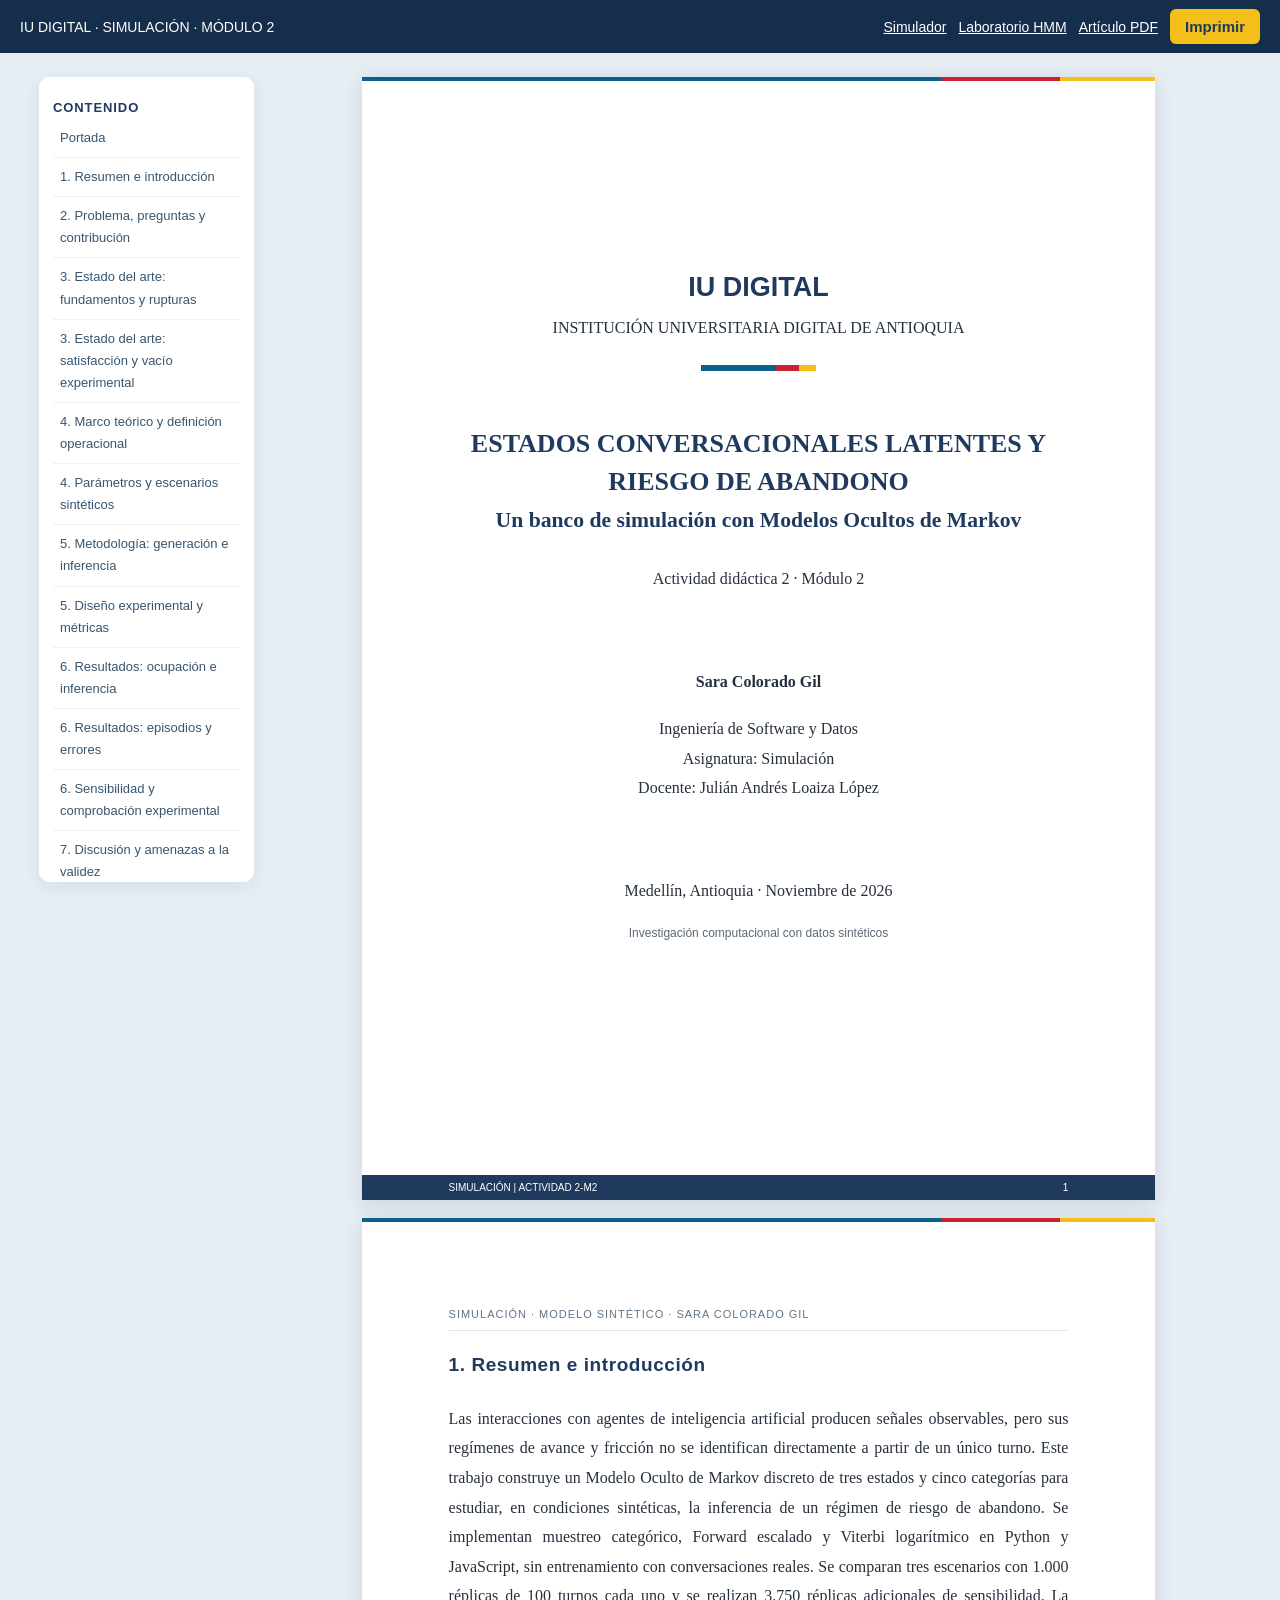
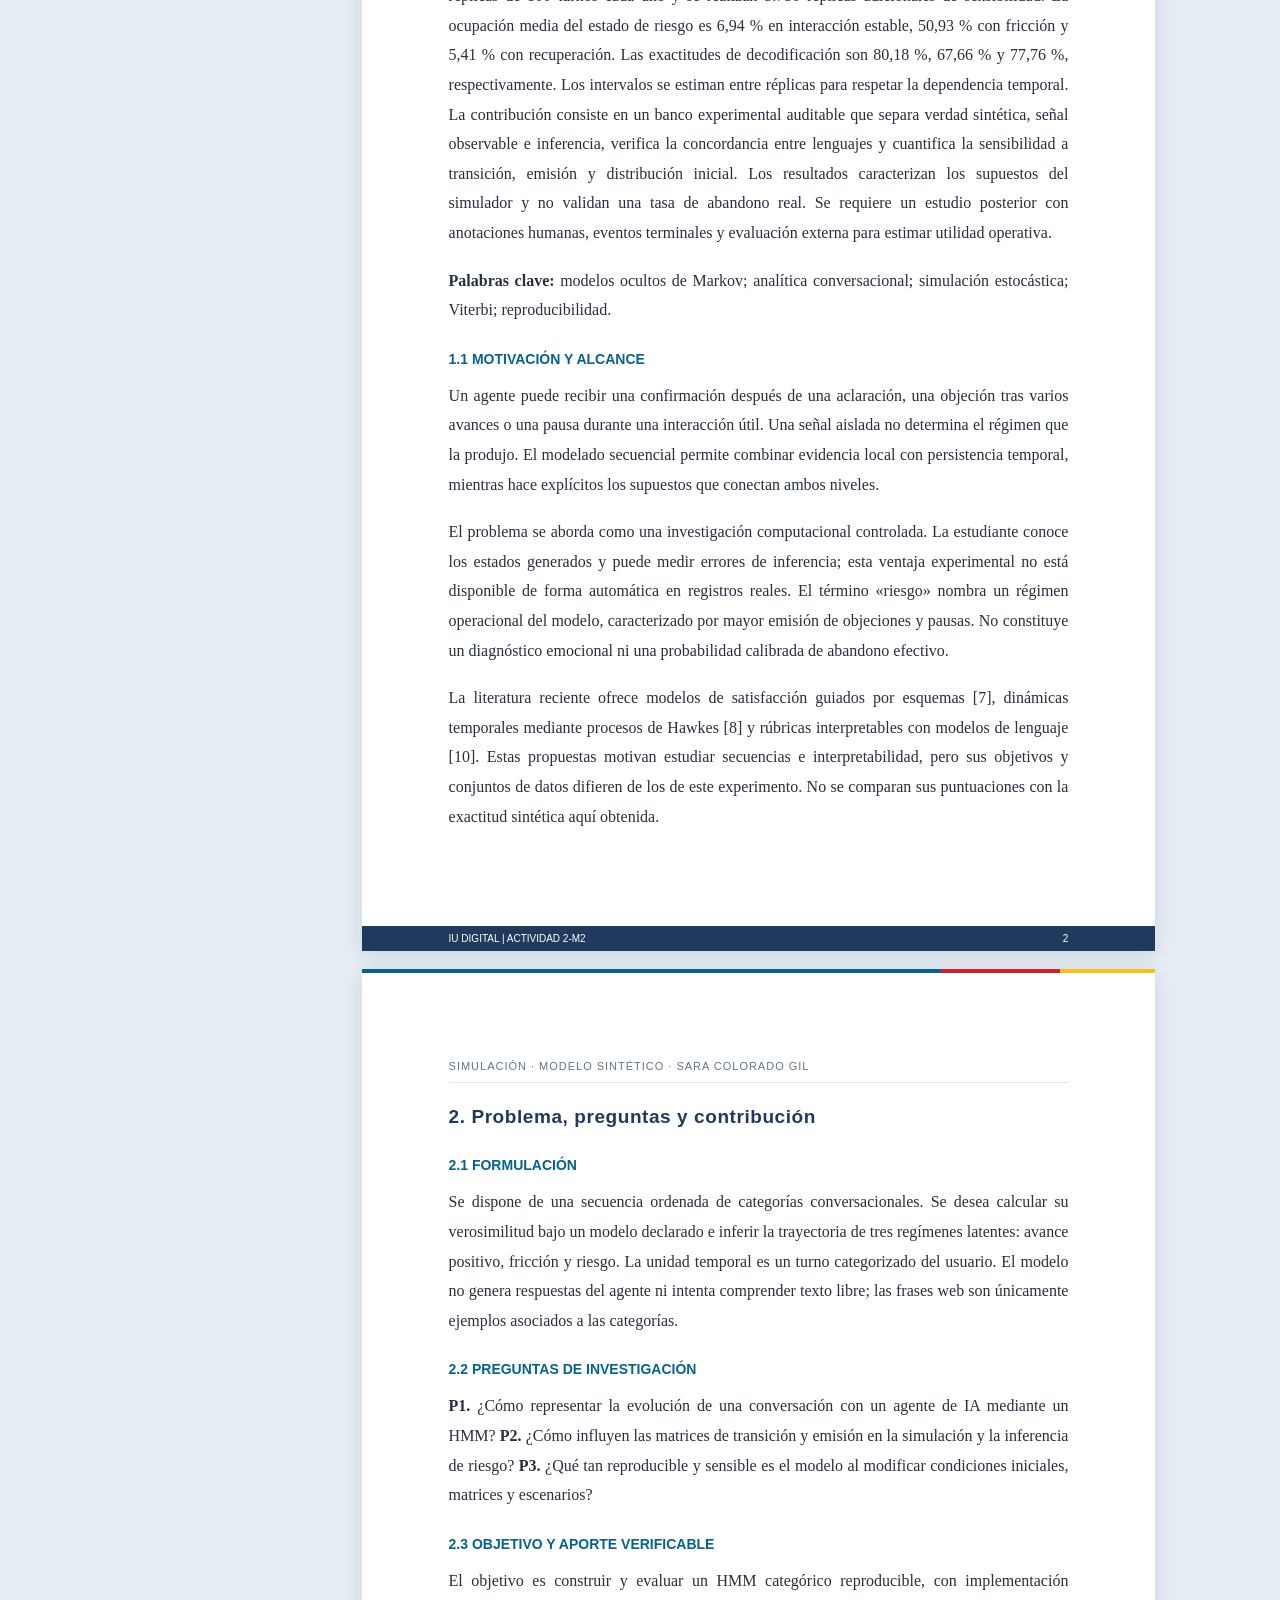
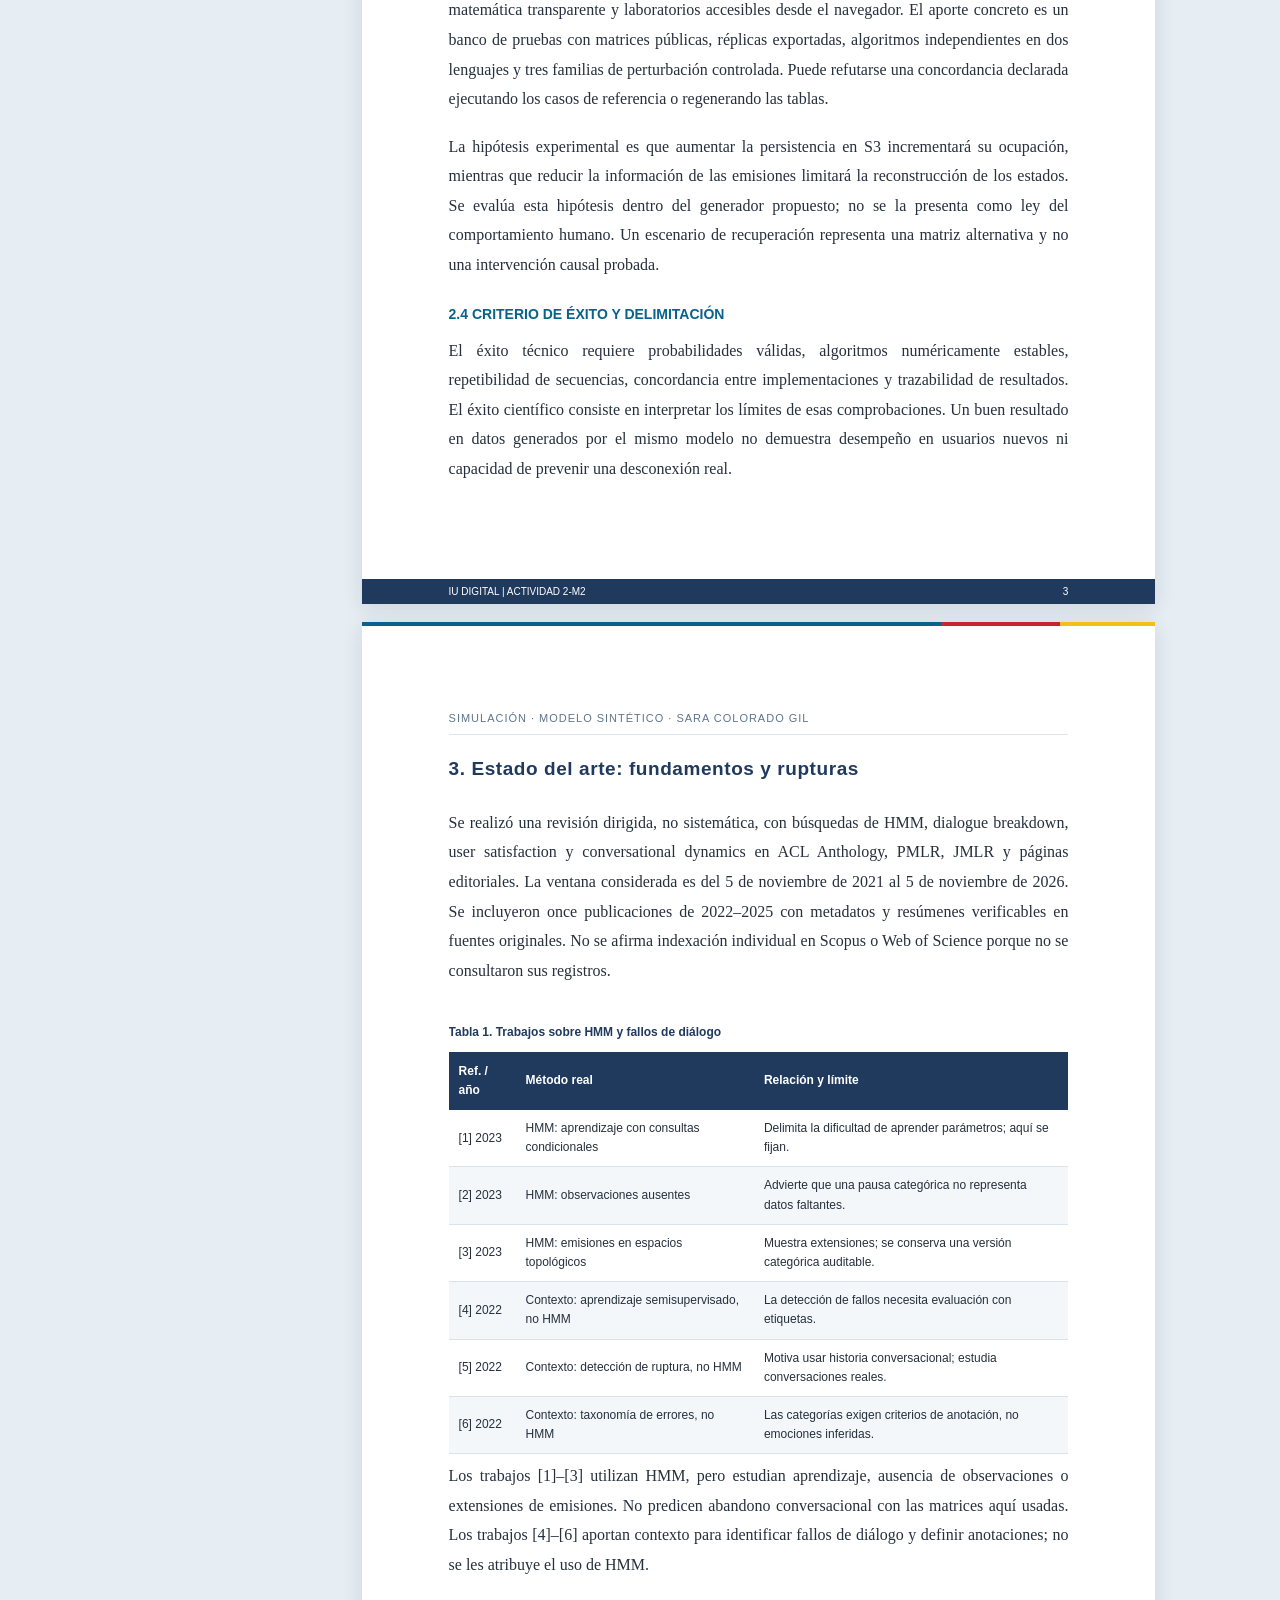
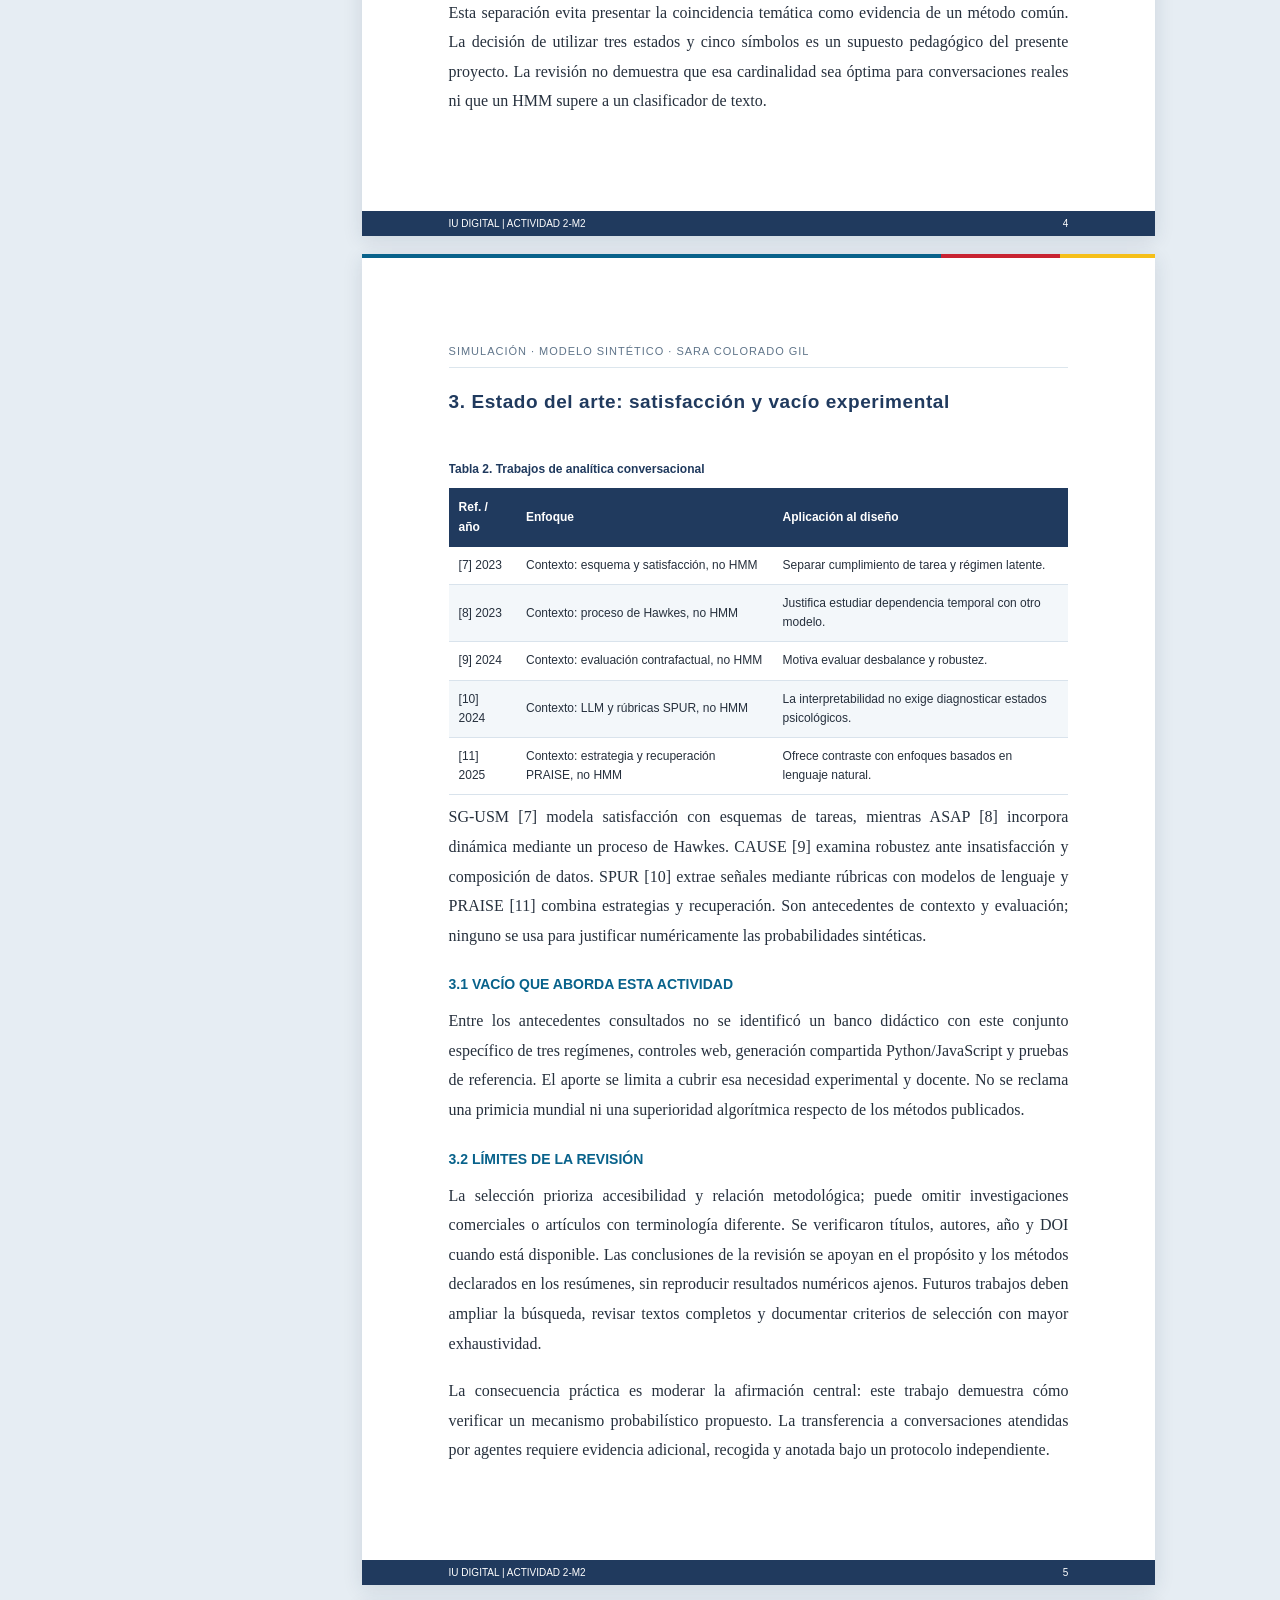
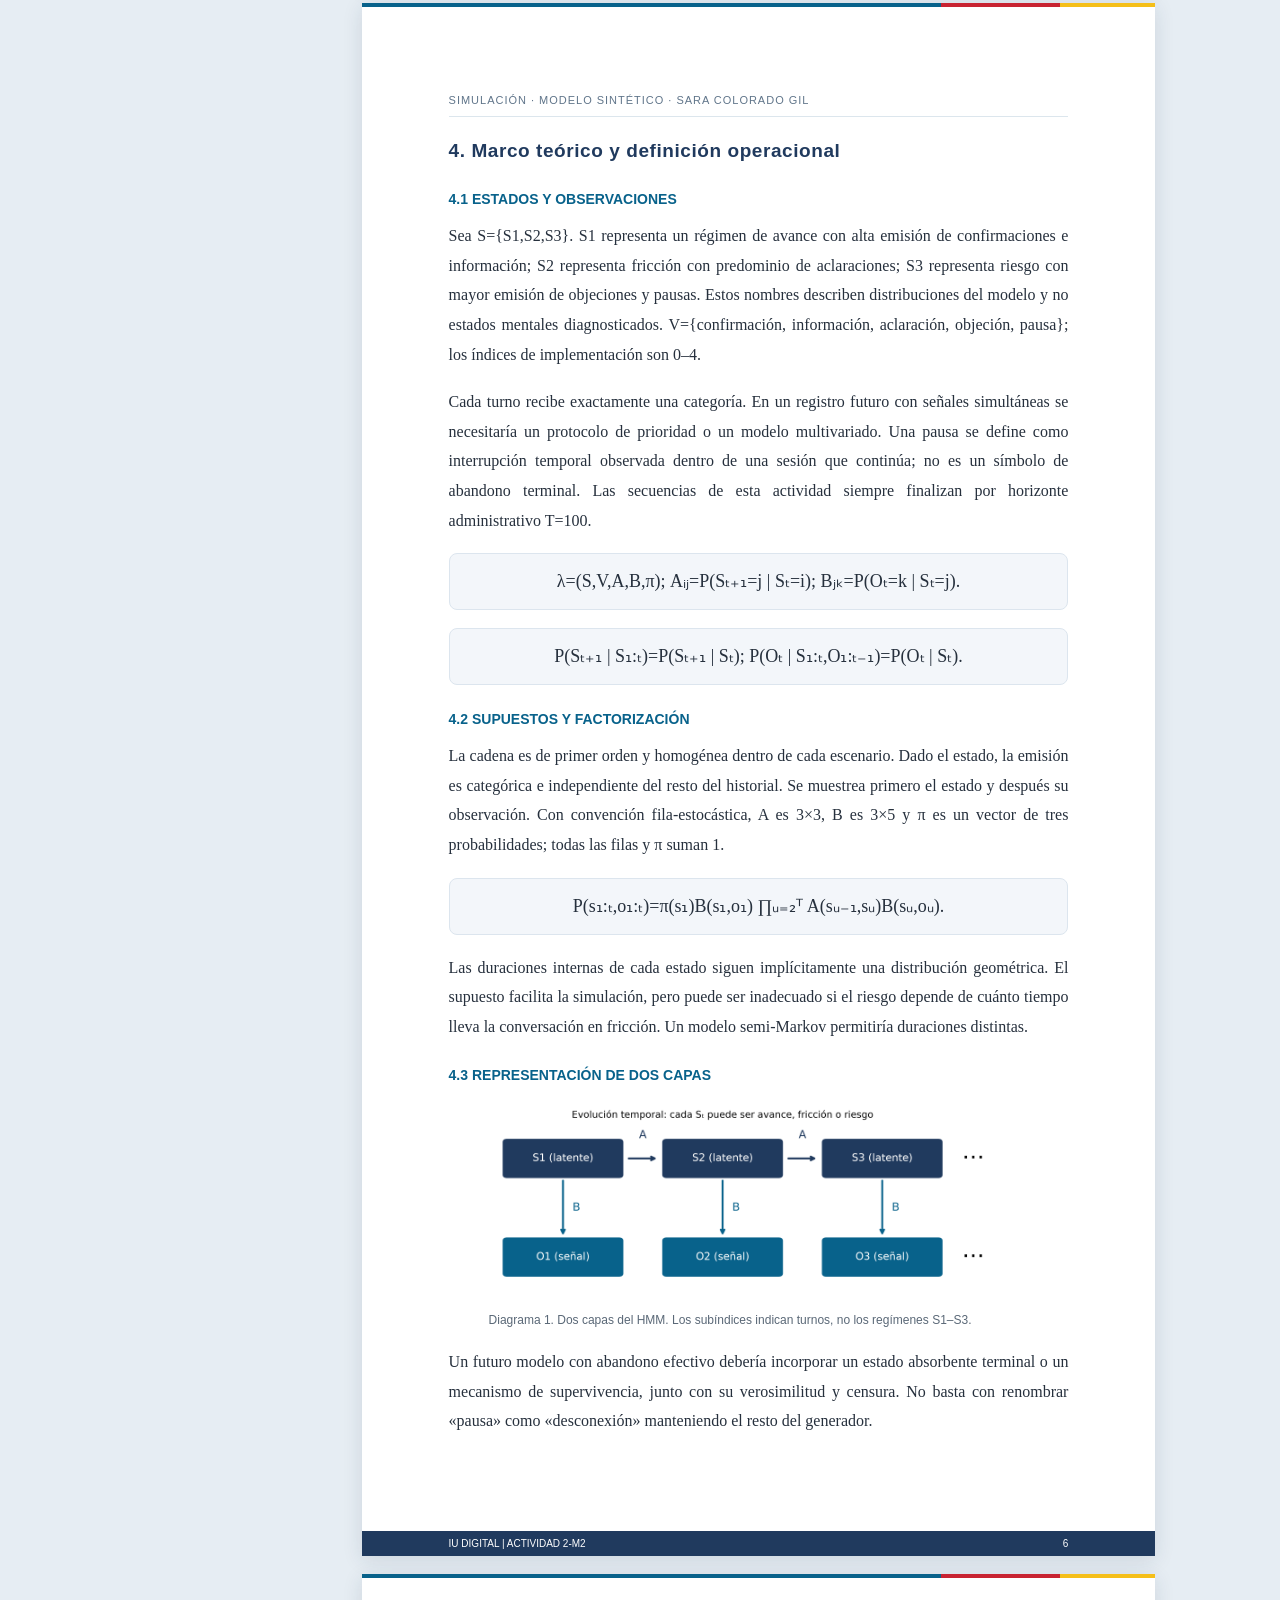
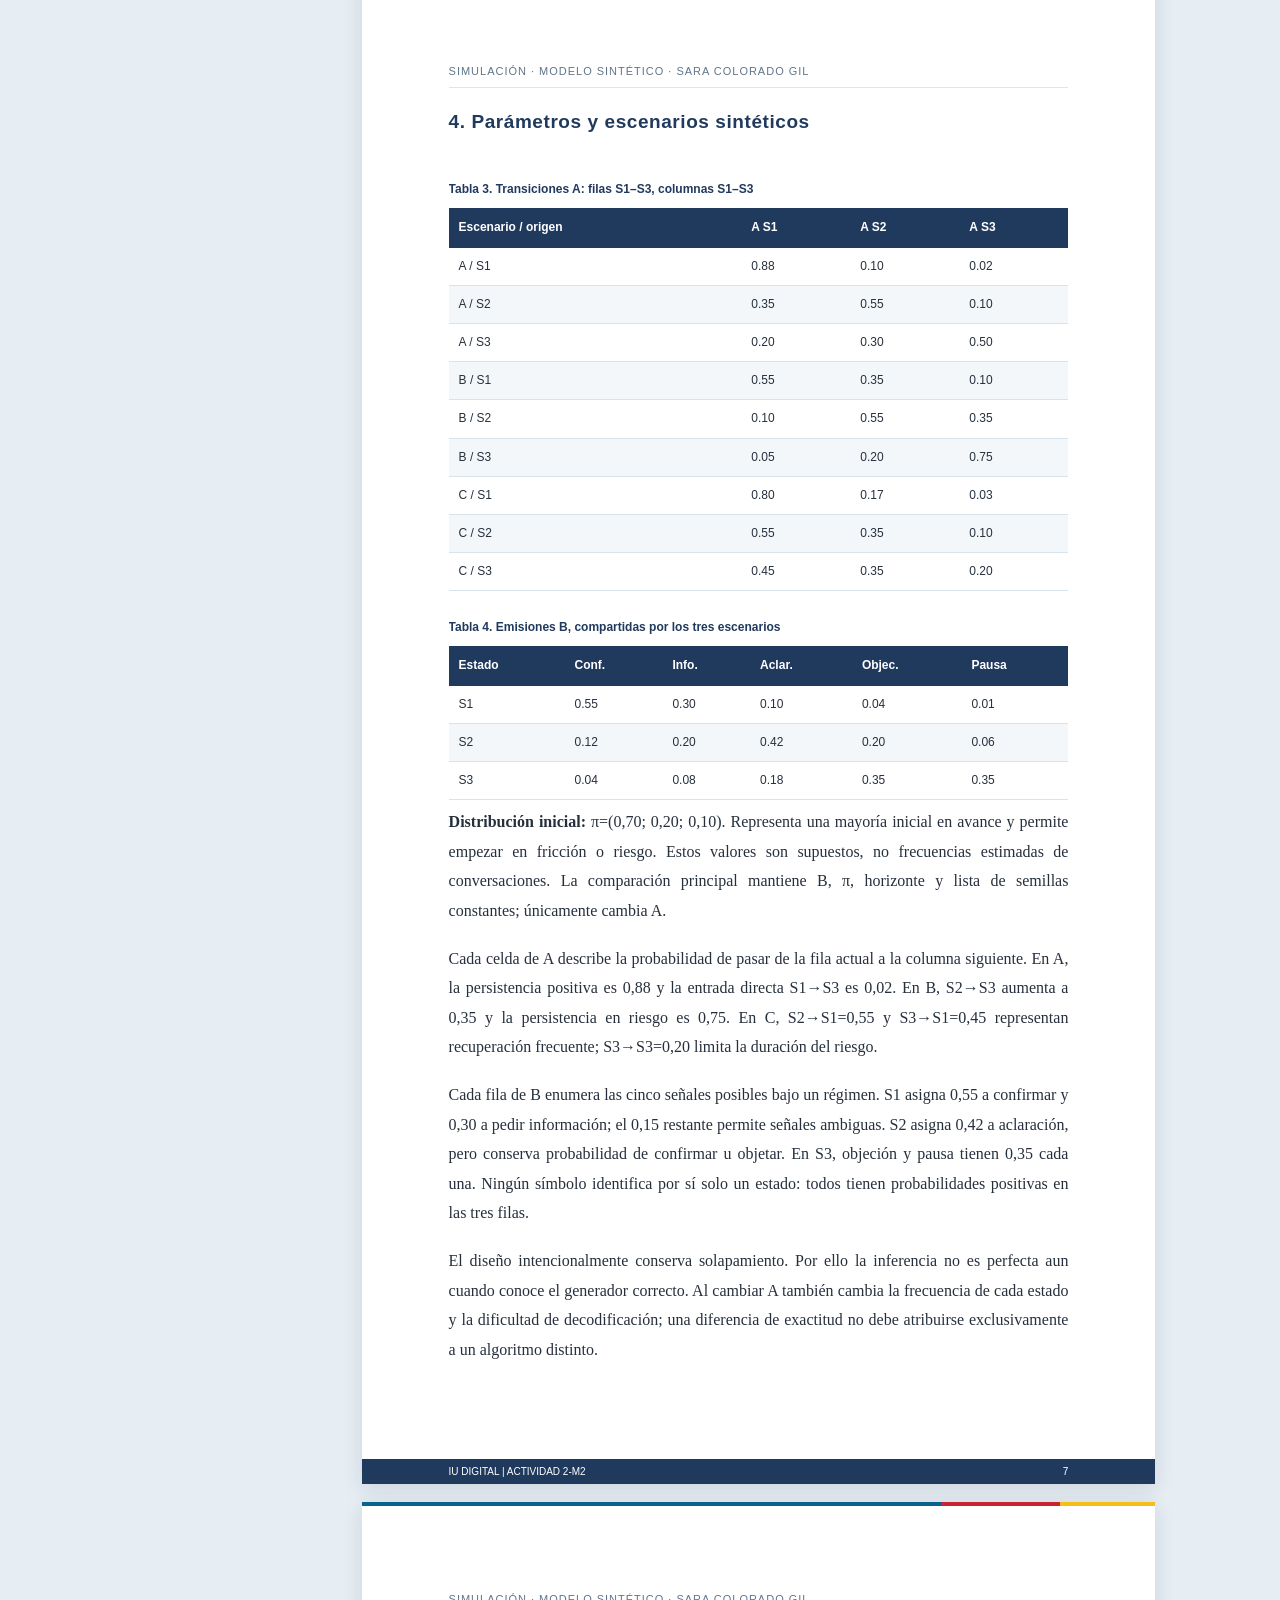
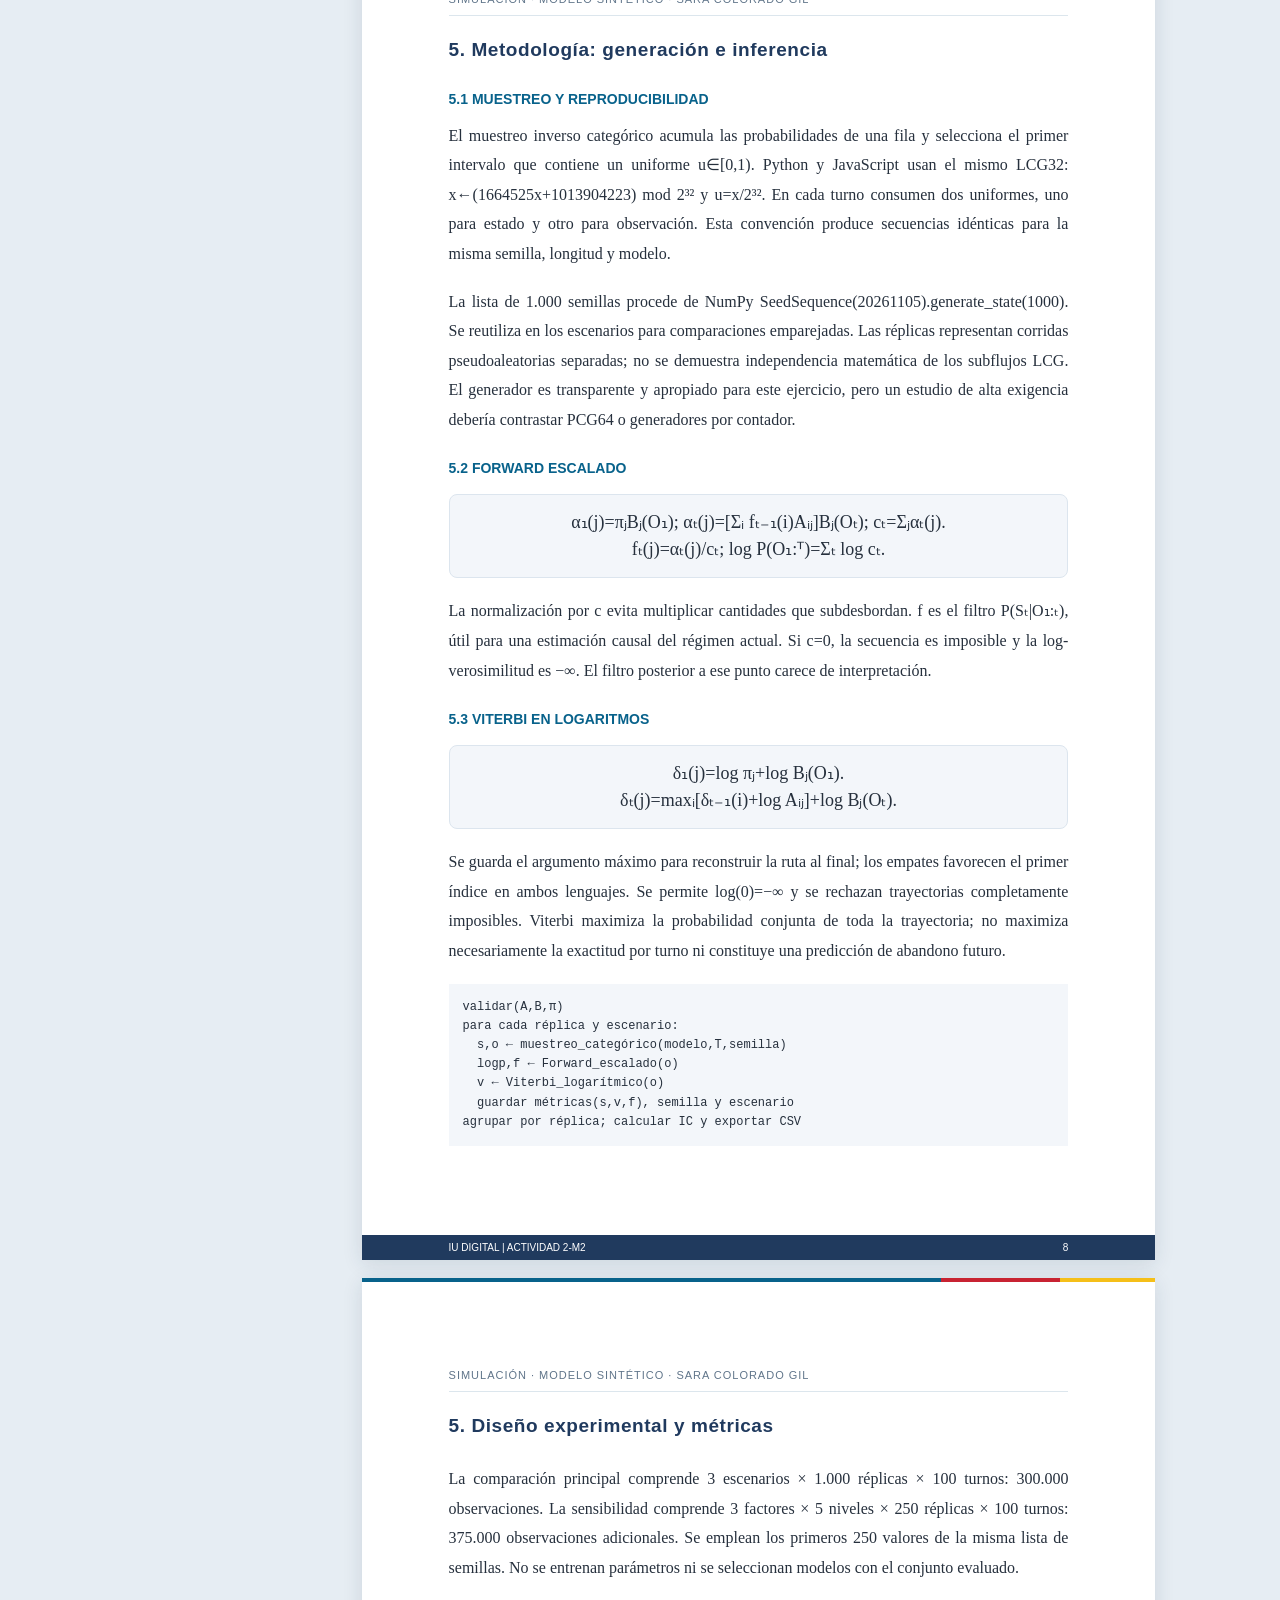
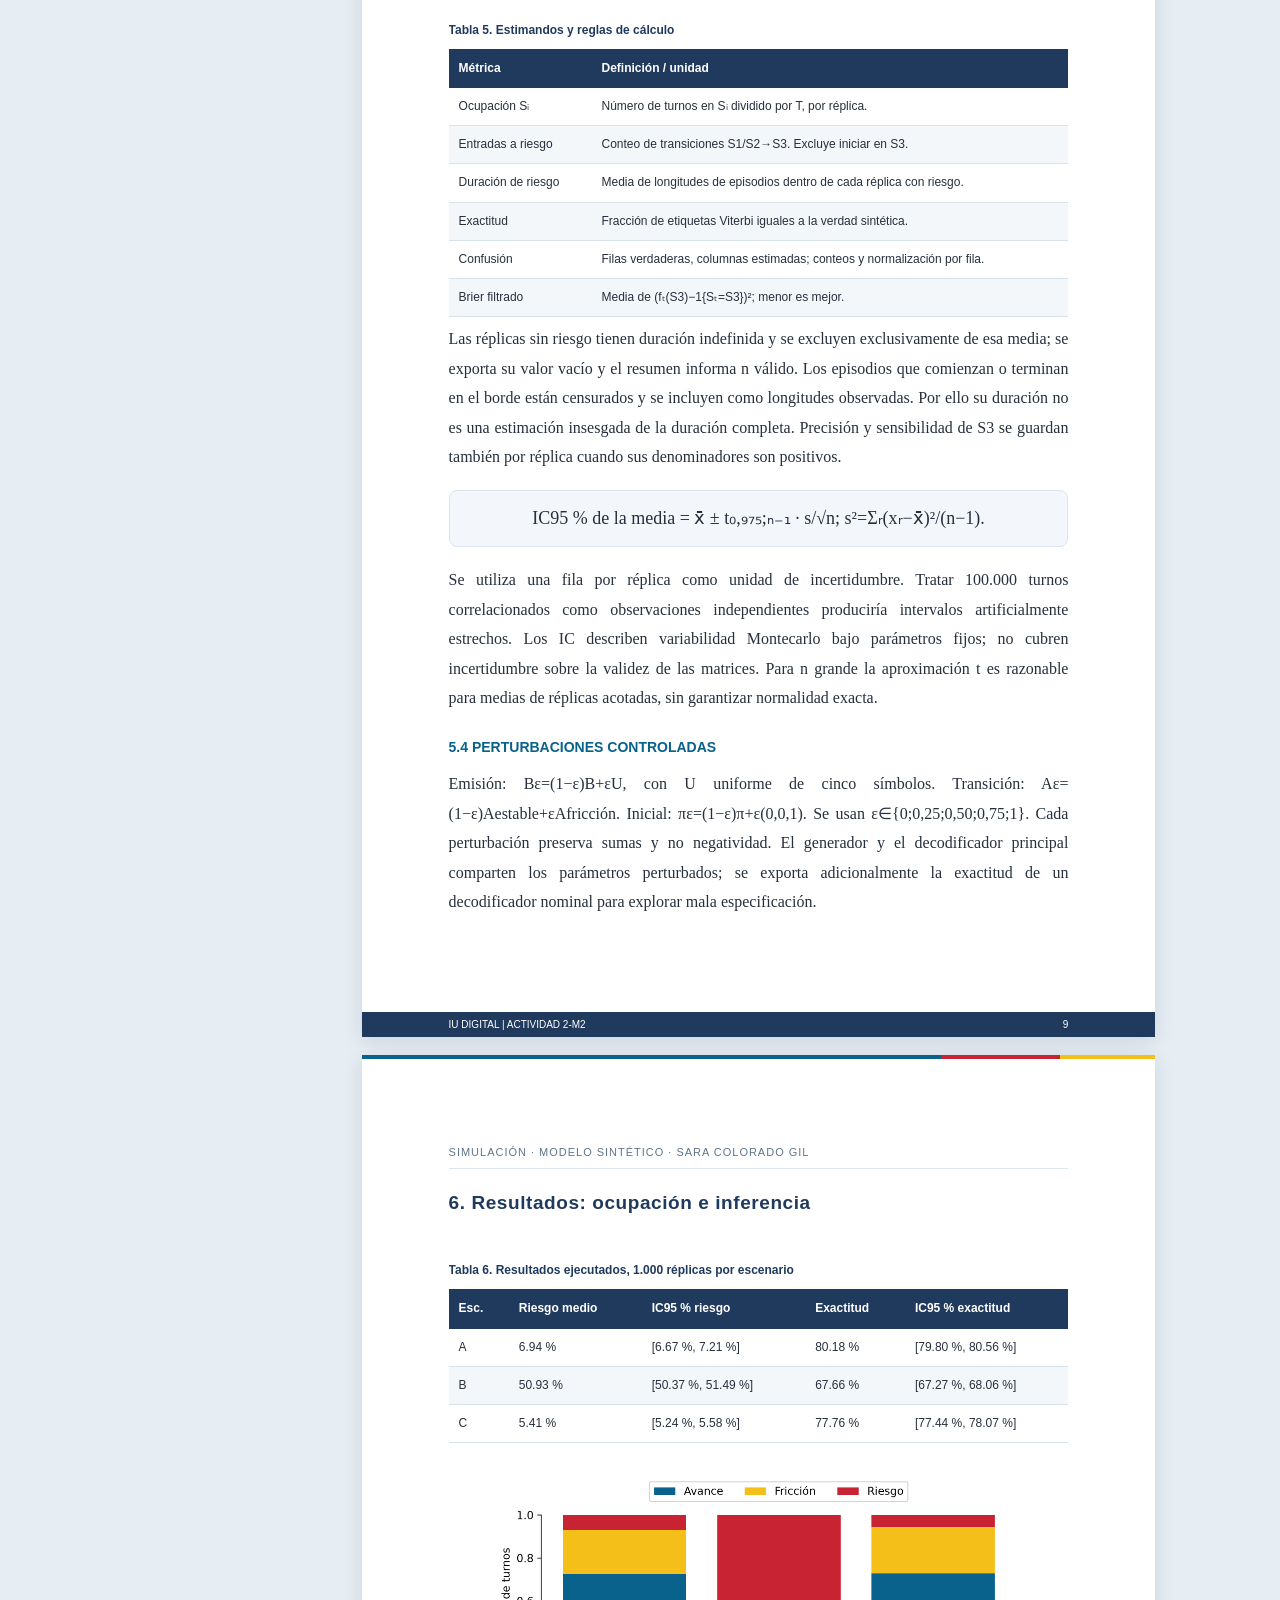
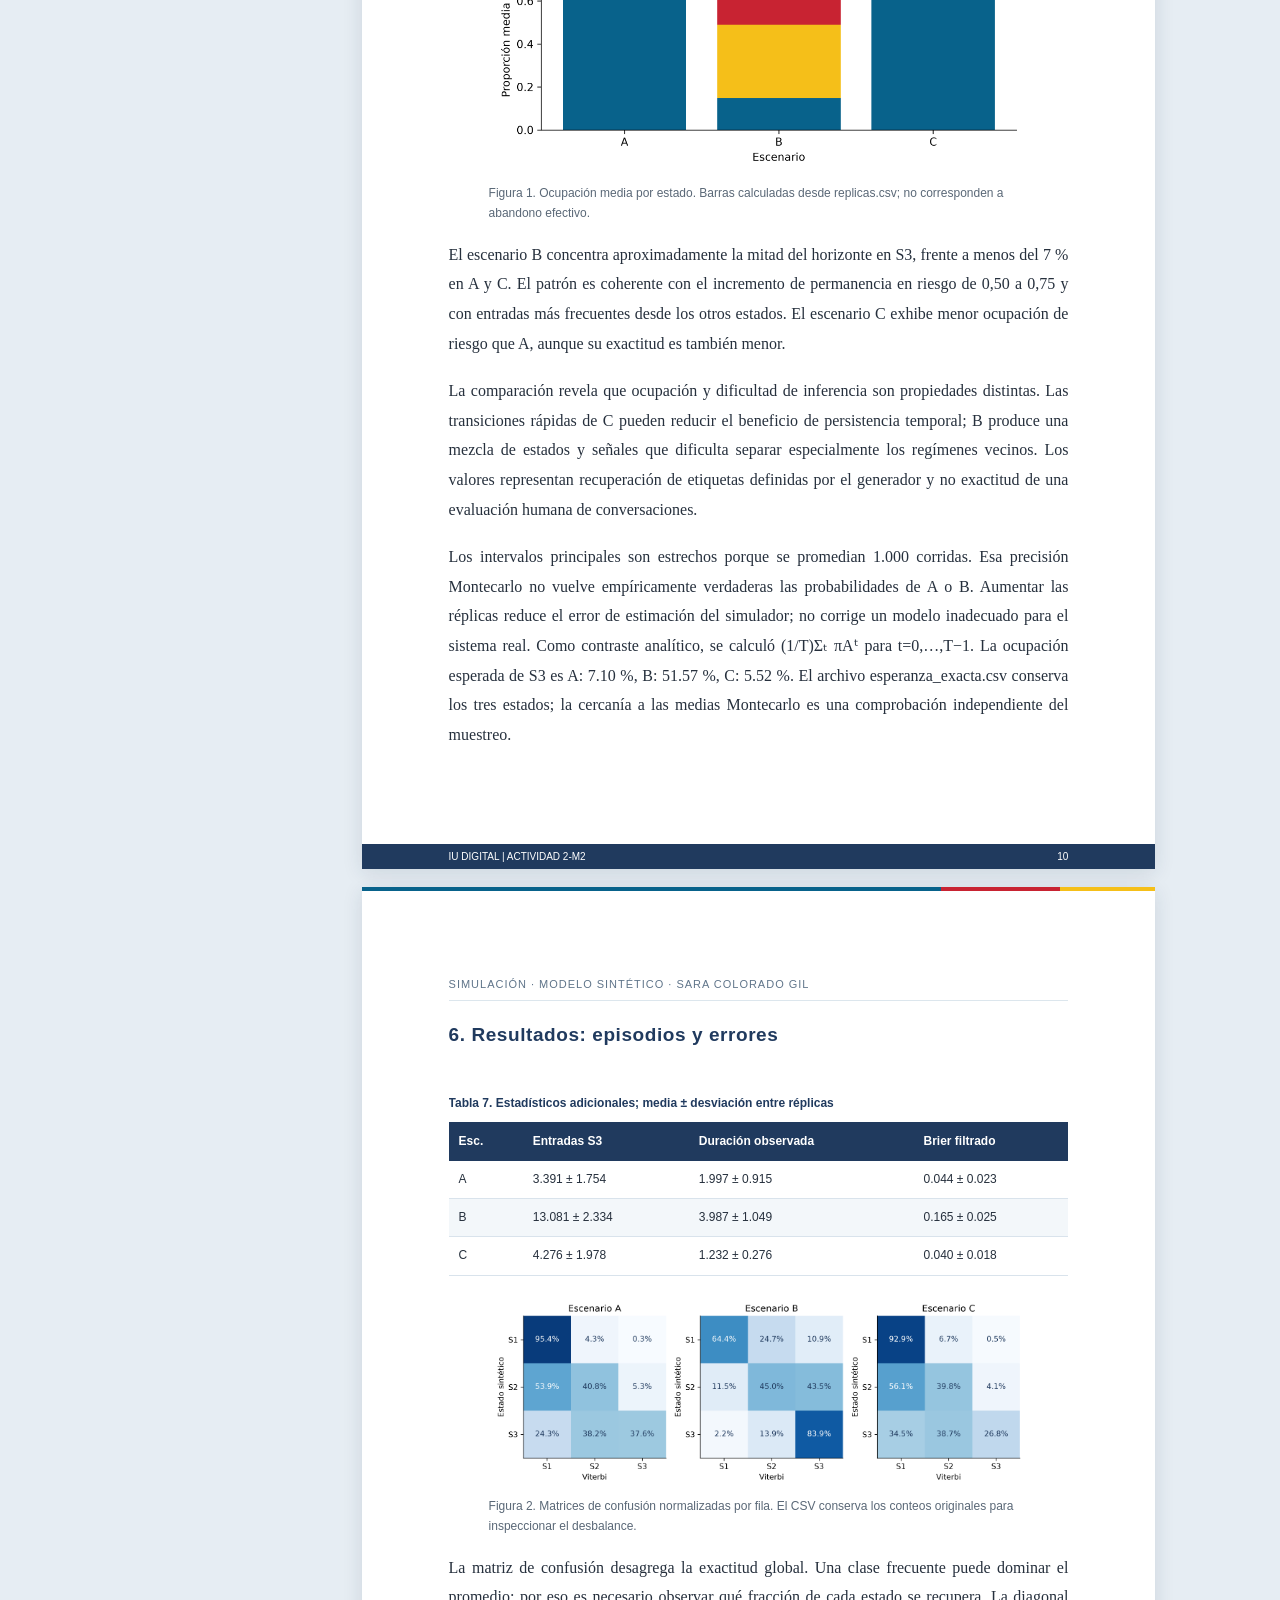
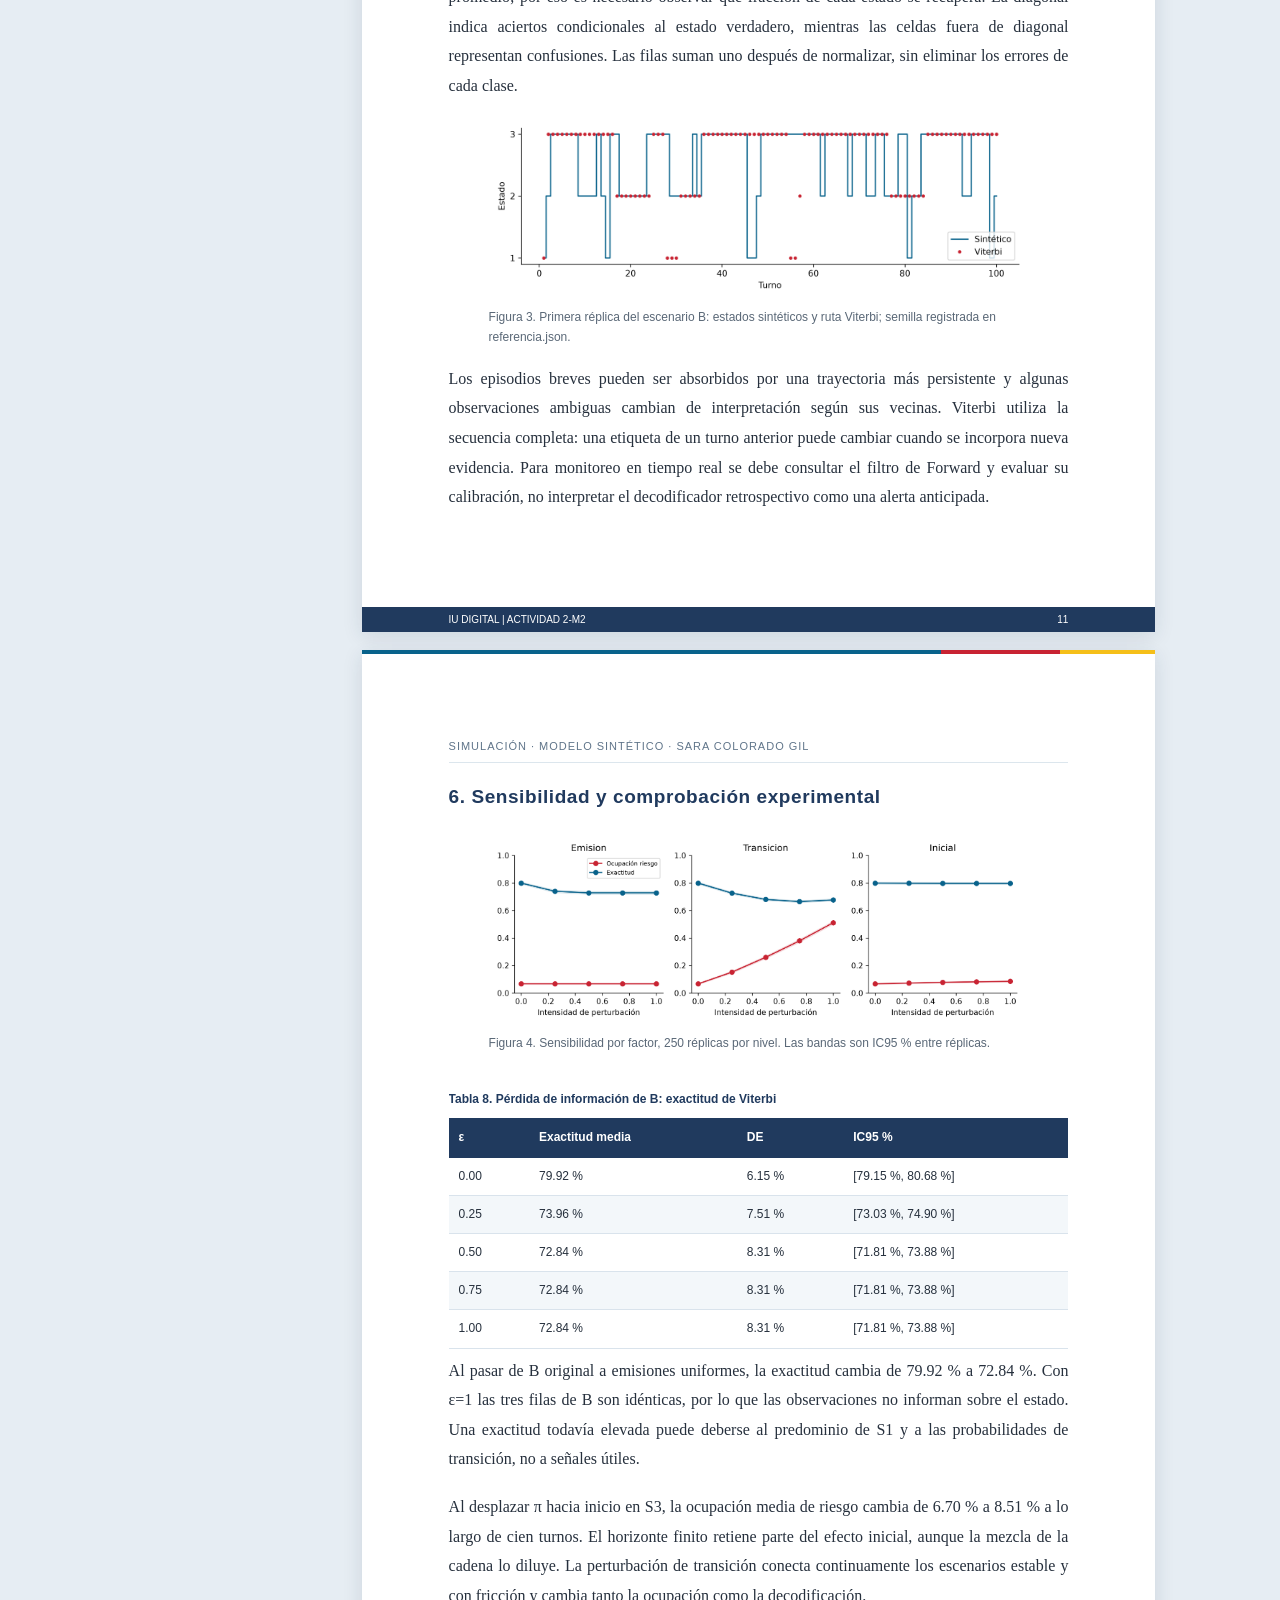
==== modulo-2/hmm-conversaciones/index.html @ 097884d6 "Agrega Módulo 2: HMM conversacionales, laboratorios y experimentos reproducibles" ====
<!doctype html><html lang="es"><head><meta charset="utf-8"><meta name="viewport" content="width=device-width,initial-scale=1"><title>Estados conversacionales latentes · HMM | IU Digital</title><link rel="stylesheet" href="style.css?v=20261105-2"></head><body><div class="toolbar"><span>IU DIGITAL · SIMULACIÓN · MÓDULO 2</span><nav><a href="demo.html">Simulador</a><a href="laboratorio.html">Laboratorio HMM</a><a href="articulo/articulo.pdf">Artículo PDF</a><button onclick="window.print()">Imprimir</button></nav></div><div class="layout"><aside><strong>CONTENIDO</strong><a href="#portada">Portada</a><a href="#resumen">1. Resumen e introducción</a><a href="#problema">2. Problema, preguntas y contribución</a><a href="#arte">3. Estado del arte: fundamentos y rupturas</a><a href="#arte2">3. Estado del arte: satisfacción y vacío experimental</a><a href="#modelo">4. Marco teórico y definición operacional</a><a href="#parametros">4. Parámetros y escenarios sintéticos</a><a href="#algoritmos">5. Metodología: generación e inferencia</a><a href="#experimento">5. Diseño experimental y métricas</a><a href="#resultados">6. Resultados: ocupación e inferencia</a><a href="#resultados2">6. Resultados: episodios y errores</a><a href="#sensibilidad">6. Sensibilidad y comprobación experimental</a><a href="#discusion">7. Discusión y amenazas a la validez</a><a href="#conclusiones">8. Conclusiones y trabajo futuro</a><a href="#referencias0">9. Referencias IEEE</a><a href="#referencias1">9. Referencias IEEE (continuación)</a><a href="#anexos">10. Anexos, reproducibilidad y sustentación</a></aside><main class="pages"><section class="page" id="portada"><div class="cover"><div class="brand">IU DIGITAL</div><div>INSTITUCIÓN UNIVERSITARIA DIGITAL DE ANTIOQUIA</div><div class="divider"></div><h1>ESTADOS CONVERSACIONALES LATENTES Y RIESGO DE ABANDONO<br><small>Un banco de simulación con Modelos Ocultos de Markov</small></h1><p>Actividad didáctica 2 · Módulo 2</p><div class="gap"></div><p><b>Sara Colorado Gil</b></p><p>Ingeniería de Software y Datos<br>Asignatura: Simulación<br>Docente: Julián Andrés Loaiza López</p><div class="gap"></div><p>Medellín, Antioquia · Noviembre de 2026</p><p class="note">Investigación computacional con datos sintéticos</p></div><div class="footer"><span>SIMULACIÓN | ACTIVIDAD 2-M2</span><span>1</span></div></section><section class="page" id="resumen"><div class="kicker">Simulación · Modelo sintético · Sara Colorado Gil</div><h2>1. Resumen e introducción</h2><p>Las interacciones con agentes de inteligencia artificial producen señales observables, pero sus regímenes de avance y fricción no se identifican directamente a partir de un único turno. Este trabajo construye un Modelo Oculto de Markov discreto de tres estados y cinco categorías para estudiar, en condiciones sintéticas, la inferencia de un régimen de riesgo de abandono. Se implementan muestreo categórico, Forward escalado y Viterbi logarítmico en Python y JavaScript, sin entrenamiento con conversaciones reales. Se comparan tres escenarios con 1.000 réplicas de 100 turnos cada uno y se realizan 3.750 réplicas adicionales de sensibilidad. La ocupación media del estado de riesgo es 6,94 % en interacción estable, 50,93 % con fricción y 5,41 % con recuperación. Las exactitudes de decodificación son 80,18 %, 67,66 % y 77,76 %, respectivamente. Los intervalos se estiman entre réplicas para respetar la dependencia temporal. La contribución consiste en un banco experimental auditable que separa verdad sintética, señal observable e inferencia, verifica la concordancia entre lenguajes y cuantifica la sensibilidad a transición, emisión y distribución inicial. Los resultados caracterizan los supuestos del simulador y no validan una tasa de abandono real. Se requiere un estudio posterior con anotaciones humanas, eventos terminales y evaluación externa para estimar utilidad operativa.</p><p><b>Palabras clave:</b> modelos ocultos de Markov; analítica conversacional; simulación estocástica; Viterbi; reproducibilidad.</p><h3>1.1 Motivación y alcance</h3><p>Un agente puede recibir una confirmación después de una aclaración, una objeción tras varios avances o una pausa durante una interacción útil. Una señal aislada no determina el régimen que la produjo. El modelado secuencial permite combinar evidencia local con persistencia temporal, mientras hace explícitos los supuestos que conectan ambos niveles.</p><p>El problema se aborda como una investigación computacional controlada. La estudiante conoce los estados generados y puede medir errores de inferencia; esta ventaja experimental no está disponible de forma automática en registros reales. El término «riesgo» nombra un régimen operacional del modelo, caracterizado por mayor emisión de objeciones y pausas. No constituye un diagnóstico emocional ni una probabilidad calibrada de abandono efectivo.</p><p>La literatura reciente ofrece modelos de satisfacción guiados por esquemas [7], dinámicas temporales mediante procesos de Hawkes [8] y rúbricas interpretables con modelos de lenguaje [10]. Estas propuestas motivan estudiar secuencias e interpretabilidad, pero sus objetivos y conjuntos de datos difieren de los de este experimento. No se comparan sus puntuaciones con la exactitud sintética aquí obtenida.</p><div class="footer"><span>IU DIGITAL | ACTIVIDAD 2-M2</span><span>2</span></div></section><section class="page" id="problema"><div class="kicker">Simulación · Modelo sintético · Sara Colorado Gil</div><h2>2. Problema, preguntas y contribución</h2><h3>2.1 Formulación</h3><p>Se dispone de una secuencia ordenada de categorías conversacionales. Se desea calcular su verosimilitud bajo un modelo declarado e inferir la trayectoria de tres regímenes latentes: avance positivo, fricción y riesgo. La unidad temporal es un turno categorizado del usuario. El modelo no genera respuestas del agente ni intenta comprender texto libre; las frases web son únicamente ejemplos asociados a las categorías.</p><h3>2.2 Preguntas de investigación</h3><p><b>P1.</b> ¿Cómo representar la evolución de una conversación con un agente de IA mediante un HMM? <b>P2.</b> ¿Cómo influyen las matrices de transición y emisión en la simulación y la inferencia de riesgo? <b>P3.</b> ¿Qué tan reproducible y sensible es el modelo al modificar condiciones iniciales, matrices y escenarios?</p><h3>2.3 Objetivo y aporte verificable</h3><p>El objetivo es construir y evaluar un HMM categórico reproducible, con implementación matemática transparente y laboratorios accesibles desde el navegador. El aporte concreto es un banco de pruebas con matrices públicas, réplicas exportadas, algoritmos independientes en dos lenguajes y tres familias de perturbación controlada. Puede refutarse una concordancia declarada ejecutando los casos de referencia o regenerando las tablas.</p><p>La hipótesis experimental es que aumentar la persistencia en S3 incrementará su ocupación, mientras que reducir la información de las emisiones limitará la reconstrucción de los estados. Se evalúa esta hipótesis dentro del generador propuesto; no se la presenta como ley del comportamiento humano. Un escenario de recuperación representa una matriz alternativa y no una intervención causal probada.</p><h3>2.4 Criterio de éxito y delimitación</h3><p>El éxito técnico requiere probabilidades válidas, algoritmos numéricamente estables, repetibilidad de secuencias, concordancia entre implementaciones y trazabilidad de resultados. El éxito científico consiste en interpretar los límites de esas comprobaciones. Un buen resultado en datos generados por el mismo modelo no demuestra desempeño en usuarios nuevos ni capacidad de prevenir una desconexión real.</p><div class="footer"><span>IU DIGITAL | ACTIVIDAD 2-M2</span><span>3</span></div></section><section class="page" id="arte"><div class="kicker">Simulación · Modelo sintético · Sara Colorado Gil</div><h2>3. Estado del arte: fundamentos y rupturas</h2><p>Se realizó una revisión dirigida, no sistemática, con búsquedas de HMM, dialogue breakdown, user satisfaction y conversational dynamics en ACL Anthology, PMLR, JMLR y páginas editoriales. La ventana considerada es del 5 de noviembre de 2021 al 5 de noviembre de 2026. Se incluyeron once publicaciones de 2022–2025 con metadatos y resúmenes verificables en fuentes originales. No se afirma indexación individual en Scopus o Web of Science porque no se consultaron sus registros.</p><div class="table-wrap"><table><caption>Tabla 1. Trabajos sobre HMM y fallos de diálogo</caption><thead><tr><th>Ref. / año</th><th>Método real</th><th>Relación y límite</th></tr></thead><tbody><tr><td>[1] 2023</td><td>HMM: aprendizaje con consultas condicionales</td><td>Delimita la dificultad de aprender parámetros; aquí se fijan.</td></tr><tr><td>[2] 2023</td><td>HMM: observaciones ausentes</td><td>Advierte que una pausa categórica no representa datos faltantes.</td></tr><tr><td>[3] 2023</td><td>HMM: emisiones en espacios topológicos</td><td>Muestra extensiones; se conserva una versión categórica auditable.</td></tr><tr><td>[4] 2022</td><td>Contexto: aprendizaje semisupervisado, no HMM</td><td>La detección de fallos necesita evaluación con etiquetas.</td></tr><tr><td>[5] 2022</td><td>Contexto: detección de ruptura, no HMM</td><td>Motiva usar historia conversacional; estudia conversaciones reales.</td></tr><tr><td>[6] 2022</td><td>Contexto: taxonomía de errores, no HMM</td><td>Las categorías exigen criterios de anotación, no emociones inferidas.</td></tr></tbody></table></div><p>Los trabajos [1]–[3] utilizan HMM, pero estudian aprendizaje, ausencia de observaciones o extensiones de emisiones. No predicen abandono conversacional con las matrices aquí usadas. Los trabajos [4]–[6] aportan contexto para identificar fallos de diálogo y definir anotaciones; no se les atribuye el uso de HMM.</p><p>Esta separación evita presentar la coincidencia temática como evidencia de un método común. La decisión de utilizar tres estados y cinco símbolos es un supuesto pedagógico del presente proyecto. La revisión no demuestra que esa cardinalidad sea óptima para conversaciones reales ni que un HMM supere a un clasificador de texto.</p><div class="footer"><span>IU DIGITAL | ACTIVIDAD 2-M2</span><span>4</span></div></section><section class="page" id="arte2"><div class="kicker">Simulación · Modelo sintético · Sara Colorado Gil</div><h2>3. Estado del arte: satisfacción y vacío experimental</h2><div class="table-wrap"><table><caption>Tabla 2. Trabajos de analítica conversacional</caption><thead><tr><th>Ref. / año</th><th>Enfoque</th><th>Aplicación al diseño</th></tr></thead><tbody><tr><td>[7] 2023</td><td>Contexto: esquema y satisfacción, no HMM</td><td>Separar cumplimiento de tarea y régimen latente.</td></tr><tr><td>[8] 2023</td><td>Contexto: proceso de Hawkes, no HMM</td><td>Justifica estudiar dependencia temporal con otro modelo.</td></tr><tr><td>[9] 2024</td><td>Contexto: evaluación contrafactual, no HMM</td><td>Motiva evaluar desbalance y robustez.</td></tr><tr><td>[10] 2024</td><td>Contexto: LLM y rúbricas SPUR, no HMM</td><td>La interpretabilidad no exige diagnosticar estados psicológicos.</td></tr><tr><td>[11] 2025</td><td>Contexto: estrategia y recuperación PRAISE, no HMM</td><td>Ofrece contraste con enfoques basados en lenguaje natural.</td></tr></tbody></table></div><p>SG-USM [7] modela satisfacción con esquemas de tareas, mientras ASAP [8] incorpora dinámica mediante un proceso de Hawkes. CAUSE [9] examina robustez ante insatisfacción y composición de datos. SPUR [10] extrae señales mediante rúbricas con modelos de lenguaje y PRAISE [11] combina estrategias y recuperación. Son antecedentes de contexto y evaluación; ninguno se usa para justificar numéricamente las probabilidades sintéticas.</p><h3>3.1 Vacío que aborda esta actividad</h3><p>Entre los antecedentes consultados no se identificó un banco didáctico con este conjunto específico de tres regímenes, controles web, generación compartida Python/JavaScript y pruebas de referencia. El aporte se limita a cubrir esa necesidad experimental y docente. No se reclama una primicia mundial ni una superioridad algorítmica respecto de los métodos publicados.</p><h3>3.2 Límites de la revisión</h3><p>La selección prioriza accesibilidad y relación metodológica; puede omitir investigaciones comerciales o artículos con terminología diferente. Se verificaron títulos, autores, año y DOI cuando está disponible. Las conclusiones de la revisión se apoyan en el propósito y los métodos declarados en los resúmenes, sin reproducir resultados numéricos ajenos. Futuros trabajos deben ampliar la búsqueda, revisar textos completos y documentar criterios de selección con mayor exhaustividad.</p><p>La consecuencia práctica es moderar la afirmación central: este trabajo demuestra cómo verificar un mecanismo probabilístico propuesto. La transferencia a conversaciones atendidas por agentes requiere evidencia adicional, recogida y anotada bajo un protocolo independiente.</p><div class="footer"><span>IU DIGITAL | ACTIVIDAD 2-M2</span><span>5</span></div></section><section class="page" id="modelo"><div class="kicker">Simulación · Modelo sintético · Sara Colorado Gil</div><h2>4. Marco teórico y definición operacional</h2><h3>4.1 Estados y observaciones</h3><p>Sea S={S1,S2,S3}. S1 representa un régimen de avance con alta emisión de confirmaciones e información; S2 representa fricción con predominio de aclaraciones; S3 representa riesgo con mayor emisión de objeciones y pausas. Estos nombres describen distribuciones del modelo y no estados mentales diagnosticados. V={confirmación, información, aclaración, objeción, pausa}; los índices de implementación son 0–4.</p><p>Cada turno recibe exactamente una categoría. En un registro futuro con señales simultáneas se necesitaría un protocolo de prioridad o un modelo multivariado. Una pausa se define como interrupción temporal observada dentro de una sesión que continúa; no es un símbolo de abandono terminal. Las secuencias de esta actividad siempre finalizan por horizonte administrativo T=100.</p><div class="formula">λ=(S,V,A,B,π); Aᵢⱼ=P(Sₜ₊₁=j | Sₜ=i); Bⱼₖ=P(Oₜ=k | Sₜ=j).</div><div class="formula">P(Sₜ₊₁ | S₁:ₜ)=P(Sₜ₊₁ | Sₜ); P(Oₜ | S₁:ₜ,O₁:ₜ₋₁)=P(Oₜ | Sₜ).</div><h3>4.2 Supuestos y factorización</h3><p>La cadena es de primer orden y homogénea dentro de cada escenario. Dado el estado, la emisión es categórica e independiente del resto del historial. Se muestrea primero el estado y después su observación. Con convención fila-estocástica, A es 3×3, B es 3×5 y π es un vector de tres probabilidades; todas las filas y π suman 1.</p><div class="formula">P(s₁:ₜ,o₁:ₜ)=π(s₁)B(s₁,o₁) ∏ᵤ₌₂ᵀ A(sᵤ₋₁,sᵤ)B(sᵤ,oᵤ).</div><p>Las duraciones internas de cada estado siguen implícitamente una distribución geométrica. El supuesto facilita la simulación, pero puede ser inadecuado si el riesgo depende de cuánto tiempo lleva la conversación en fricción. Un modelo semi-Markov permitiría duraciones distintas.</p><h3>4.3 Representación de dos capas</h3><figure><img src="figuras/estructura.png" alt="Diagrama 1. Dos capas del HMM. Los subíndices indican turnos, no los regímenes S1–S3."><figcaption class="note">Diagrama 1. Dos capas del HMM. Los subíndices indican turnos, no los regímenes S1–S3.</figcaption></figure><p>Un futuro modelo con abandono efectivo debería incorporar un estado absorbente terminal o un mecanismo de supervivencia, junto con su verosimilitud y censura. No basta con renombrar «pausa» como «desconexión» manteniendo el resto del generador.</p><div class="footer"><span>IU DIGITAL | ACTIVIDAD 2-M2</span><span>6</span></div></section><section class="page" id="parametros"><div class="kicker">Simulación · Modelo sintético · Sara Colorado Gil</div><h2>4. Parámetros y escenarios sintéticos</h2><div class="table-wrap"><table><caption>Tabla 3. Transiciones A: filas S1–S3, columnas S1–S3</caption><thead><tr><th>Escenario / origen</th><th>A S1</th><th>A S2</th><th>A S3</th></tr></thead><tbody><tr><td>A / S1</td><td>0.88</td><td>0.10</td><td>0.02</td></tr><tr><td>A / S2</td><td>0.35</td><td>0.55</td><td>0.10</td></tr><tr><td>A / S3</td><td>0.20</td><td>0.30</td><td>0.50</td></tr><tr><td>B / S1</td><td>0.55</td><td>0.35</td><td>0.10</td></tr><tr><td>B / S2</td><td>0.10</td><td>0.55</td><td>0.35</td></tr><tr><td>B / S3</td><td>0.05</td><td>0.20</td><td>0.75</td></tr><tr><td>C / S1</td><td>0.80</td><td>0.17</td><td>0.03</td></tr><tr><td>C / S2</td><td>0.55</td><td>0.35</td><td>0.10</td></tr><tr><td>C / S3</td><td>0.45</td><td>0.35</td><td>0.20</td></tr></tbody></table></div><div class="table-wrap"><table><caption>Tabla 4. Emisiones B, compartidas por los tres escenarios</caption><thead><tr><th>Estado</th><th>Conf.</th><th>Info.</th><th>Aclar.</th><th>Objec.</th><th>Pausa</th></tr></thead><tbody><tr><td>S1</td><td>0.55</td><td>0.30</td><td>0.10</td><td>0.04</td><td>0.01</td></tr><tr><td>S2</td><td>0.12</td><td>0.20</td><td>0.42</td><td>0.20</td><td>0.06</td></tr><tr><td>S3</td><td>0.04</td><td>0.08</td><td>0.18</td><td>0.35</td><td>0.35</td></tr></tbody></table></div><p><b>Distribución inicial:</b> π=(0,70; 0,20; 0,10). Representa una mayoría inicial en avance y permite empezar en fricción o riesgo. Estos valores son supuestos, no frecuencias estimadas de conversaciones. La comparación principal mantiene B, π, horizonte y lista de semillas constantes; únicamente cambia A.</p><p>Cada celda de A describe la probabilidad de pasar de la fila actual a la columna siguiente. En A, la persistencia positiva es 0,88 y la entrada directa S1→S3 es 0,02. En B, S2→S3 aumenta a 0,35 y la persistencia en riesgo es 0,75. En C, S2→S1=0,55 y S3→S1=0,45 representan recuperación frecuente; S3→S3=0,20 limita la duración del riesgo.</p><p>Cada fila de B enumera las cinco señales posibles bajo un régimen. S1 asigna 0,55 a confirmar y 0,30 a pedir información; el 0,15 restante permite señales ambiguas. S2 asigna 0,42 a aclaración, pero conserva probabilidad de confirmar u objetar. En S3, objeción y pausa tienen 0,35 cada una. Ningún símbolo identifica por sí solo un estado: todos tienen probabilidades positivas en las tres filas.</p><p>El diseño intencionalmente conserva solapamiento. Por ello la inferencia no es perfecta aun cuando conoce el generador correcto. Al cambiar A también cambia la frecuencia de cada estado y la dificultad de decodificación; una diferencia de exactitud no debe atribuirse exclusivamente a un algoritmo distinto.</p><div class="footer"><span>IU DIGITAL | ACTIVIDAD 2-M2</span><span>7</span></div></section><section class="page" id="algoritmos"><div class="kicker">Simulación · Modelo sintético · Sara Colorado Gil</div><h2>5. Metodología: generación e inferencia</h2><h3>5.1 Muestreo y reproducibilidad</h3><p>El muestreo inverso categórico acumula las probabilidades de una fila y selecciona el primer intervalo que contiene un uniforme u∈[0,1). Python y JavaScript usan el mismo LCG32: x←(1664525x+1013904223) mod 2³² y u=x/2³². En cada turno consumen dos uniformes, uno para estado y otro para observación. Esta convención produce secuencias idénticas para la misma semilla, longitud y modelo.</p><p>La lista de 1.000 semillas procede de NumPy SeedSequence(20261105).generate_state(1000). Se reutiliza en los escenarios para comparaciones emparejadas. Las réplicas representan corridas pseudoaleatorias separadas; no se demuestra independencia matemática de los subflujos LCG. El generador es transparente y apropiado para este ejercicio, pero un estudio de alta exigencia debería contrastar PCG64 o generadores por contador.</p><h3>5.2 Forward escalado</h3><div class="formula">α₁(j)=πⱼBⱼ(O₁); αₜ(j)=[Σᵢ fₜ₋₁(i)Aᵢⱼ]Bⱼ(Oₜ); cₜ=Σⱼαₜ(j).
fₜ(j)=αₜ(j)/cₜ; log P(O₁:ᵀ)=Σₜ log cₜ.</div><p>La normalización por c evita multiplicar cantidades que subdesbordan. f es el filtro P(Sₜ|O₁:ₜ), útil para una estimación causal del régimen actual. Si c=0, la secuencia es imposible y la log-verosimilitud es −∞. El filtro posterior a ese punto carece de interpretación.</p><h3>5.3 Viterbi en logaritmos</h3><div class="formula">δ₁(j)=log πⱼ+log Bⱼ(O₁).
δₜ(j)=maxᵢ[δₜ₋₁(i)+log Aᵢⱼ]+log Bⱼ(Oₜ).</div><p>Se guarda el argumento máximo para reconstruir la ruta al final; los empates favorecen el primer índice en ambos lenguajes. Se permite log(0)=−∞ y se rechazan trayectorias completamente imposibles. Viterbi maximiza la probabilidad conjunta de toda la trayectoria; no maximiza necesariamente la exactitud por turno ni constituye una predicción de abandono futuro.</p><pre class="pre">validar(A,B,π)
para cada réplica y escenario:
  s,o ← muestreo_categórico(modelo,T,semilla)
  logp,f ← Forward_escalado(o)
  v ← Viterbi_logarítmico(o)
  guardar métricas(s,v,f), semilla y escenario
agrupar por réplica; calcular IC y exportar CSV</pre><div class="footer"><span>IU DIGITAL | ACTIVIDAD 2-M2</span><span>8</span></div></section><section class="page" id="experimento"><div class="kicker">Simulación · Modelo sintético · Sara Colorado Gil</div><h2>5. Diseño experimental y métricas</h2><p>La comparación principal comprende 3 escenarios × 1.000 réplicas × 100 turnos: 300.000 observaciones. La sensibilidad comprende 3 factores × 5 niveles × 250 réplicas × 100 turnos: 375.000 observaciones adicionales. Se emplean los primeros 250 valores de la misma lista de semillas. No se entrenan parámetros ni se seleccionan modelos con el conjunto evaluado.</p><div class="table-wrap"><table><caption>Tabla 5. Estimandos y reglas de cálculo</caption><thead><tr><th>Métrica</th><th>Definición / unidad</th></tr></thead><tbody><tr><td>Ocupación Sᵢ</td><td>Número de turnos en Sᵢ dividido por T, por réplica.</td></tr><tr><td>Entradas a riesgo</td><td>Conteo de transiciones S1/S2→S3. Excluye iniciar en S3.</td></tr><tr><td>Duración de riesgo</td><td>Media de longitudes de episodios dentro de cada réplica con riesgo.</td></tr><tr><td>Exactitud</td><td>Fracción de etiquetas Viterbi iguales a la verdad sintética.</td></tr><tr><td>Confusión</td><td>Filas verdaderas, columnas estimadas; conteos y normalización por fila.</td></tr><tr><td>Brier filtrado</td><td>Media de (fₜ(S3)−1{Sₜ=S3})²; menor es mejor.</td></tr></tbody></table></div><p>Las réplicas sin riesgo tienen duración indefinida y se excluyen exclusivamente de esa media; se exporta su valor vacío y el resumen informa n válido. Los episodios que comienzan o terminan en el borde están censurados y se incluyen como longitudes observadas. Por ello su duración no es una estimación insesgada de la duración completa. Precisión y sensibilidad de S3 se guardan también por réplica cuando sus denominadores son positivos.</p><div class="formula">IC95 % de la media = x̄ ± t₀,₉₇₅;ₙ₋₁ · s/√n;  s²=Σᵣ(xᵣ−x̄)²/(n−1).</div><p>Se utiliza una fila por réplica como unidad de incertidumbre. Tratar 100.000 turnos correlacionados como observaciones independientes produciría intervalos artificialmente estrechos. Los IC describen variabilidad Montecarlo bajo parámetros fijos; no cubren incertidumbre sobre la validez de las matrices. Para n grande la aproximación t es razonable para medias de réplicas acotadas, sin garantizar normalidad exacta.</p><h3>5.4 Perturbaciones controladas</h3><p>Emisión: Bε=(1−ε)B+εU, con U uniforme de cinco símbolos. Transición: Aε=(1−ε)Aestable+εAfricción. Inicial: πε=(1−ε)π+ε(0,0,1). Se usan ε∈{0;0,25;0,50;0,75;1}. Cada perturbación preserva sumas y no negatividad. El generador y el decodificador principal comparten los parámetros perturbados; se exporta adicionalmente la exactitud de un decodificador nominal para explorar mala especificación.</p><div class="footer"><span>IU DIGITAL | ACTIVIDAD 2-M2</span><span>9</span></div></section><section class="page" id="resultados"><div class="kicker">Simulación · Modelo sintético · Sara Colorado Gil</div><h2>6. Resultados: ocupación e inferencia</h2><div class="table-wrap"><table><caption>Tabla 6. Resultados ejecutados, 1.000 réplicas por escenario</caption><thead><tr><th>Esc.</th><th>Riesgo medio</th><th>IC95 % riesgo</th><th>Exactitud</th><th>IC95 % exactitud</th></tr></thead><tbody><tr><td>A</td><td>6.94 %</td><td>[6.67 %, 7.21 %]</td><td>80.18 %</td><td>[79.80 %, 80.56 %]</td></tr><tr><td>B</td><td>50.93 %</td><td>[50.37 %, 51.49 %]</td><td>67.66 %</td><td>[67.27 %, 68.06 %]</td></tr><tr><td>C</td><td>5.41 %</td><td>[5.24 %, 5.58 %]</td><td>77.76 %</td><td>[77.44 %, 78.07 %]</td></tr></tbody></table></div><figure><img src="figuras/ocupacion.png" alt="Figura 1. Ocupación media por estado. Barras calculadas desde replicas.csv; no corresponden a abandono efectivo."><figcaption class="note">Figura 1. Ocupación media por estado. Barras calculadas desde replicas.csv; no corresponden a abandono efectivo.</figcaption></figure><p>El escenario B concentra aproximadamente la mitad del horizonte en S3, frente a menos del 7 % en A y C. El patrón es coherente con el incremento de permanencia en riesgo de 0,50 a 0,75 y con entradas más frecuentes desde los otros estados. El escenario C exhibe menor ocupación de riesgo que A, aunque su exactitud es también menor.</p><p>La comparación revela que ocupación y dificultad de inferencia son propiedades distintas. Las transiciones rápidas de C pueden reducir el beneficio de persistencia temporal; B produce una mezcla de estados y señales que dificulta separar especialmente los regímenes vecinos. Los valores representan recuperación de etiquetas definidas por el generador y no exactitud de una evaluación humana de conversaciones.</p><p>Los intervalos principales son estrechos porque se promedian 1.000 corridas. Esa precisión Montecarlo no vuelve empíricamente verdaderas las probabilidades de A o B. Aumentar las réplicas reduce el error de estimación del simulador; no corrige un modelo inadecuado para el sistema real. Como contraste analítico, se calculó (1/T)Σₜ πAᵗ para t=0,…,T−1. La ocupación esperada de S3 es A: 7.10 %, B: 51.57 %, C: 5.52 %. El archivo esperanza_exacta.csv conserva los tres estados; la cercanía a las medias Montecarlo es una comprobación independiente del muestreo.</p><div class="footer"><span>IU DIGITAL | ACTIVIDAD 2-M2</span><span>10</span></div></section><section class="page" id="resultados2"><div class="kicker">Simulación · Modelo sintético · Sara Colorado Gil</div><h2>6. Resultados: episodios y errores</h2><div class="table-wrap"><table><caption>Tabla 7. Estadísticos adicionales; media ± desviación entre réplicas</caption><thead><tr><th>Esc.</th><th>Entradas S3</th><th>Duración observada</th><th>Brier filtrado</th></tr></thead><tbody><tr><td>A</td><td>3.391 ± 1.754</td><td>1.997 ± 0.915</td><td>0.044 ± 0.023</td></tr><tr><td>B</td><td>13.081 ± 2.334</td><td>3.987 ± 1.049</td><td>0.165 ± 0.025</td></tr><tr><td>C</td><td>4.276 ± 1.978</td><td>1.232 ± 0.276</td><td>0.040 ± 0.018</td></tr></tbody></table></div><figure><img src="figuras/confusion.png" alt="Figura 2. Matrices de confusión normalizadas por fila. El CSV conserva los conteos originales para inspeccionar el desbalance."><figcaption class="note">Figura 2. Matrices de confusión normalizadas por fila. El CSV conserva los conteos originales para inspeccionar el desbalance.</figcaption></figure><p>La matriz de confusión desagrega la exactitud global. Una clase frecuente puede dominar el promedio; por eso es necesario observar qué fracción de cada estado se recupera. La diagonal indica aciertos condicionales al estado verdadero, mientras las celdas fuera de diagonal representan confusiones. Las filas suman uno después de normalizar, sin eliminar los errores de cada clase.</p><figure><img src="figuras/trayectoria.png" alt="Figura 3. Primera réplica del escenario B: estados sintéticos y ruta Viterbi; semilla registrada en referencia.json."><figcaption class="note">Figura 3. Primera réplica del escenario B: estados sintéticos y ruta Viterbi; semilla registrada en referencia.json.</figcaption></figure><p>Los episodios breves pueden ser absorbidos por una trayectoria más persistente y algunas observaciones ambiguas cambian de interpretación según sus vecinas. Viterbi utiliza la secuencia completa: una etiqueta de un turno anterior puede cambiar cuando se incorpora nueva evidencia. Para monitoreo en tiempo real se debe consultar el filtro de Forward y evaluar su calibración, no interpretar el decodificador retrospectivo como una alerta anticipada.</p><div class="footer"><span>IU DIGITAL | ACTIVIDAD 2-M2</span><span>11</span></div></section><section class="page" id="sensibilidad"><div class="kicker">Simulación · Modelo sintético · Sara Colorado Gil</div><h2>6. Sensibilidad y comprobación experimental</h2><figure><img src="figuras/sensibilidad.png" alt="Figura 4. Sensibilidad por factor, 250 réplicas por nivel. Las bandas son IC95 % entre réplicas."><figcaption class="note">Figura 4. Sensibilidad por factor, 250 réplicas por nivel. Las bandas son IC95 % entre réplicas.</figcaption></figure><div class="table-wrap"><table><caption>Tabla 8. Pérdida de información de B: exactitud de Viterbi</caption><thead><tr><th>ε</th><th>Exactitud media</th><th>DE</th><th>IC95 %</th></tr></thead><tbody><tr><td>0.00</td><td>79.92 %</td><td>6.15 %</td><td>[79.15 %, 80.68 %]</td></tr><tr><td>0.25</td><td>73.96 %</td><td>7.51 %</td><td>[73.03 %, 74.90 %]</td></tr><tr><td>0.50</td><td>72.84 %</td><td>8.31 %</td><td>[71.81 %, 73.88 %]</td></tr><tr><td>0.75</td><td>72.84 %</td><td>8.31 %</td><td>[71.81 %, 73.88 %]</td></tr><tr><td>1.00</td><td>72.84 %</td><td>8.31 %</td><td>[71.81 %, 73.88 %]</td></tr></tbody></table></div><p>Al pasar de B original a emisiones uniformes, la exactitud cambia de 79.92 % a 72.84 %. Con ε=1 las tres filas de B son idénticas, por lo que las observaciones no informan sobre el estado. Una exactitud todavía elevada puede deberse al predominio de S1 y a las probabilidades de transición, no a señales útiles.</p><p>Al desplazar π hacia inicio en S3, la ocupación media de riesgo cambia de 6.70 % a 8.51 % a lo largo de cien turnos. El horizonte finito retiene parte del efecto inicial, aunque la mezcla de la cadena lo diluye. La perturbación de transición conecta continuamente los escenarios estable y con fricción y cambia tanto la ocupación como la decodificación.</p><p>Las bandas de distintos niveles no son pruebas pareadas de diferencias. Puesto que se comparten semillas, una evaluación formal del contraste debe calcular el IC de diferencias por réplica. El CSV de sensibilidad permite hacerlo. Esta actividad interpreta tendencias descriptivas y no declara significancia causal, optimización de una política ni un umbral de alerta comercial.</p><div class="footer"><span>IU DIGITAL | ACTIVIDAD 2-M2</span><span>12</span></div></section><section class="page" id="discusion"><div class="kicker">Simulación · Modelo sintético · Sara Colorado Gil</div><h2>7. Discusión y amenazas a la validez</h2><h3>7.1 Interpretación</h3><p>El experimento confirma que el modelo representa regímenes persistentes con señales solapadas y permite estudiar qué información aporta cada componente. Forward evalúa y filtra; Viterbi reconstruye una trayectoria. La divergencia entre ocupación de riesgo y exactitud muestra que la métrica de inferencia no reemplaza el análisis de la dinámica. Un escenario puede tener poco riesgo y aun así resultar difícil de decodificar por sus cambios rápidos.</p><h3>7.2 Validez de constructo</h3><p>El nombre «riesgo de abandono» tiene un significado restringido: una fila de emisión con mayor probabilidad de objeción y pausa. No se observa un desenlace de abandono y no existe un horizonte futuro etiquetado. No se puede reportar precisión, AUC o tasa de abandono real a partir de p_s3. La clasificación de categorías en datos reales requeriría acuerdo entre anotadores y distinguir pausas, fallos técnicos, tarea resuelta y abandono.</p><h3>7.3 Validez interna y estadística</h3><p>El mismo modelo genera y decodifica, por lo que la evaluación representa un caso favorable de conocimiento correcto de parámetros. No se estudian todas las formas de mala especificación. La duración observada contiene censura de bordes, el IC t es aproximado y el LCG no ofrece independencia formal entre subflujos. Se mitigaron errores de implementación mediante enumeración exhaustiva, pruebas de ceros, secuencias largas y concordancia entre lenguajes.</p><h3>7.4 Validez externa y comparabilidad</h3><p>No hay corpus real, aprendizaje Baum–Welch, evaluación con usuarios ni pruebas por dominio o idioma. Los tres escenarios son hipótesis de dinámica y no grupos de tratamiento. Las métricas de los artículos revisados usan etiquetas y tareas distintas; no existe una comparación justa con sus puntuaciones. La revisión bibliográfica es dirigida y sus conclusiones no sustituyen una revisión sistemática.</p><h3>7.5 Uso responsable de la inferencia</h3><p>Una eventual aplicación debe ofrecer trazabilidad de señales y errores, proteger la privacidad y evitar atribuir emociones o intenciones personales a una trayectoria. Un sistema de apoyo podría sugerir aclaraciones; no debería penalizar al usuario por una etiqueta latente. Antes de ello se necesita evaluar calibración, costos de falsas alertas y posibles sesgos por estilo de escritura, accesibilidad o interrupciones de conectividad.</p><div class="footer"><span>IU DIGITAL | ACTIVIDAD 2-M2</span><span>13</span></div></section><section class="page" id="conclusiones"><div class="kicker">Simulación · Modelo sintético · Sara Colorado Gil</div><h2>8. Conclusiones y trabajo futuro</h2><h3>8.1 Respuestas explícitas</h3><p><b>P1.</b> La conversación se representa mediante λ=(S,V,A,B,π), con estados operacionales, cinco señales categóricas, transiciones homogéneas y emisión condicionalmente independiente. El horizonte es fijo; no se modela un evento terminal. Esta definición permite generar una verdad sintética, calcular verosimilitud y reconstruir la trayectoria sin confundir observación con estado.</p><p><b>P2.</b> A modifica ocupación y persistencia: el riesgo medio pasa de 6.94 % en interacción estable a 50.93 % con fricción. B controla la información observacional: la mezcla uniforme elimina las diferencias entre filas. La decodificación depende conjuntamente de ambos componentes y del desbalance. Estos resultados corresponden a los supuestos declarados.</p><p><b>P3.</b> Las semillas y el orden de muestreo permiten repetir exactamente las secuencias. Los casos de referencia comprueban estados, observaciones y Viterbi idénticos entre Python y JavaScript, con tolerancias numéricas para Forward. Las perturbaciones convexas de transición, emisión e inicio muestran sensibilidad cuantificable sin romper las restricciones de probabilidad. Reproducibilidad computacional no equivale a validez empírica.</p><h3>8.2 Metodología «usa, modifica y crea»</h3><p><b>Usa:</b> se retoman de las clases y la guía del docente la tupla HMM, la convención fila-estocástica y los problemas de evaluación y decodificación. <b>Modifica:</b> se sustituyen dominios ilustrativos por regímenes conversacionales, se definen categorías no psicológicas y se emplean algoritmos estables. <b>Crea:</b> se aportan las matrices, experimentos de sensibilidad, banco de concordancia y dos laboratorios con datos calculados. No se reutilizan las cifras ilustrativas del artículo guía como evidencia propia.</p><h3>8.3 Próximos pasos</h3><p>Se propone recolectar registros consentidos, definir eventos terminales y anotaciones, evaluar acuerdo interanotador y separar entrenamiento, validación y prueba por conversación. Después se podría comparar un clasificador sin memoria, HMM entrenado y modelos temporales más expresivos. La calibración del filtro y el análisis de anticipación deben preceder a cualquier afirmación sobre prevención de abandono.</p><p>El resultado final es una herramienta docente reproducible y una demostración experimental delimitada. El trabajo sostiene que el mecanismo propuesto funciona bajo sus propios supuestos, dejando explícita la evidencia que falta para utilizarlo como predictor de un desenlace real.</p><div class="footer"><span>IU DIGITAL | ACTIVIDAD 2-M2</span><span>14</span></div></section><section class="page" id="referencias0"><div class="kicker">Simulación · Modelo sintético · Sara Colorado Gil</div><h2>9. Referencias IEEE</h2><p>[1] G. Mahajan, S. Kakade, A. Krishnamurthy y C. Zhang, “Learning Hidden Markov Models Using Conditional Samples,” <i>Proc. COLT, PMLR, vol. 195, pp. 2014–2066</i>, 2023. [En línea]. Disponible: <a href="https://proceedings.mlr.press/v195/mahajan23a.html">https://proceedings.mlr.press/v195/mahajan23a.html</a>. [Consulta: 5-nov-2026].</p><p>[2] B. Perets, M. Kozdoba y S. Mannor, “Learning Hidden Markov Models When the Locations of Missing Observations are Unknown,” <i>Proc. ICML, PMLR, vol. 202, pp. 27642–27667</i>, 2023. [En línea]. Disponible: <a href="https://proceedings.mlr.press/v202/perets23a.html">https://proceedings.mlr.press/v202/perets23a.html</a>. [Consulta: 5-nov-2026].</p><p>[3] A. B. Kashlak, P. Loliencar y G. Heo, “Topological Hidden Markov Models,” <i>Journal of Machine Learning Research, vol. 24, no. 340, pp. 1–49</i>, 2023. [En línea]. Disponible: <a href="https://www.jmlr.org/papers/v24/22-0685.html">https://www.jmlr.org/papers/v24/22-0685.html</a>. [Consulta: 5-nov-2026].</p><p>[4] Q. Lin y H. T. Ng, “A Semi-supervised Learning Approach with Two Teachers to Improve Breakdown Identification in Dialogues,” <i>Proc. AAAI, vol. 36, no. 10, pp. 11011–11019</i>, 2022. doi: 10.1609/aaai.v36i10.21349. [En línea]. Disponible: <a href="https://ojs.aaai.org/index.php/AAAI/article/view/21349">https://ojs.aaai.org/index.php/AAAI/article/view/21349</a>. [Consulta: 5-nov-2026].</p><p>[5] L. de Andrade e I. Paraboni, “Human-computer dialogue breakdown detection,” <i>Linguamática, vol. 14, no. 1, pp. 17–31</i>, 2022. doi: 10.21814/lm.14.1.354. [En línea]. Disponible: <a href="https://www.linguamatica.com/index.php/linguamatica/en/article/view/354">https://www.linguamatica.com/index.php/linguamatica/en/article/view/354</a>. [Consulta: 5-nov-2026].</p><p>[6] R. Higashinaka, M. Araki, H. Tsukahara y M. Mizukami, “Classification of Utterances that Lead to Dialogue Breakdowns in Chat-oriented Dialogue Systems,” <i>Journal of Natural Language Processing, vol. 29, no. 2, pp. 443–466</i>, 2022. doi: 10.5715/jnlp.29.443. [En línea]. Disponible: <a href="https://www.jstage.jst.go.jp/article/jnlp/29/2/29_443/_article/-char/en">https://www.jstage.jst.go.jp/article/jnlp/29/2/29_443/_article/-char/en</a>. [Consulta: 5-nov-2026].</p><div class="footer"><span>IU DIGITAL | ACTIVIDAD 2-M2</span><span>15</span></div></section><section class="page" id="referencias1"><div class="kicker">Simulación · Modelo sintético · Sara Colorado Gil</div><h2>9. Referencias IEEE (continuación)</h2><p>[7] Yue Feng, Yunlong Jiao, Animesh Prasad et al., “Schema-Guided User Satisfaction Modeling for Task-Oriented Dialogues,” <i>Proceedings of the 61st Annual Meeting of the Association for Computational Linguistics (Volume 1: Long Papers)</i>, 2023. doi: 10.18653/v1/2023.acl-long.116. [En línea]. Disponible: <a href="https://aclanthology.org/2023.acl-long.116/">https://aclanthology.org/2023.acl-long.116/</a>. [Consulta: 5-nov-2026].</p><p>[8] Fanghua Ye, Zhiyuan Hu, Emine Yilmaz, “Modeling User Satisfaction Dynamics in Dialogue via Hawkes Process,” <i>Proceedings of the 61st Annual Meeting of the Association for Computational Linguistics (Volume 1: Long Papers)</i>, 2023. doi: 10.18653/v1/2023.acl-long.494. [En línea]. Disponible: <a href="https://aclanthology.org/2023.acl-long.494/">https://aclanthology.org/2023.acl-long.494/</a>. [Consulta: 5-nov-2026].</p><p>[9] Amin Abolghasemi, Zhaochun Ren, Arian Askari et al., “CAUSE: Counterfactual Assessment of User Satisfaction Estimation in Task-Oriented Dialogue Systems,” <i>Findings of the Association for Computational Linguistics: ACL 2024</i>, 2024. doi: 10.18653/v1/2024.findings-acl.871. [En línea]. Disponible: <a href="https://aclanthology.org/2024.findings-acl.871/">https://aclanthology.org/2024.findings-acl.871/</a>. [Consulta: 5-nov-2026].</p><p>[10] Ying-Chun Lin, Jennifer Neville, Jack Stokes et al., “Interpretable User Satisfaction Estimation for Conversational Systems with Large Language Models,” <i>Proceedings of the 62nd Annual Meeting of the Association for Computational Linguistics (Volume 1: Long Papers)</i>, 2024. doi: 10.18653/v1/2024.acl-long.598. [En línea]. Disponible: <a href="https://aclanthology.org/2024.acl-long.598/">https://aclanthology.org/2024.acl-long.598/</a>. [Consulta: 5-nov-2026].</p><p>[11] Sangyeop Kim, Sohhyung Park, Jaewon Jung et al., “LLM-guided Plan and Retrieval: A Strategic Alignment for Interpretable User Satisfaction Estimation in Dialogue,” <i>Proceedings of the 2025 Conference of the Nations of the Americas Chapter of the Association for Computational Linguistics: Human Language Technologies (Volume 1: Long Papers)</i>, 2025. doi: 10.18653/v1/2025.naacl-long.523. [En línea]. Disponible: <a href="https://aclanthology.org/2025.naacl-long.523/">https://aclanthology.org/2025.naacl-long.523/</a>. [Consulta: 5-nov-2026].</p><p>[12] J. A. Loaiza López, «Modelos de Markov y Modelos Ocultos de Markov: guía explicativa», clases semanas 3–5, ejemplos HMM y artículo guía de redacción, material de la asignatura Simulación, IU Digital de Antioquia, 2026. Material suministrado por la estudiante; se usa como referencia pedagógica.</p><div class="footer"><span>IU DIGITAL | ACTIVIDAD 2-M2</span><span>16</span></div></section><section class="page" id="anexos"><div class="kicker">Simulación · Modelo sintético · Sara Colorado Gil</div><h2>10. Anexos, reproducibilidad y sustentación</h2><p>El repositorio conserva el Módulo 1 y añade una carpeta independiente. Los archivos CSV contienen 3.000 réplicas principales y 3.750 de sensibilidad, con sus semillas. resumen.csv y sensibilidad.csv incluyen media, desviación, mínimo, máximo, tamaño válido e IC95 %. manifiesto.json registra versiones y huellas SHA-256 de los resultados.</p><pre class="pre">python -m pip install -r requirements.txt
python -m unittest discover -s tests -v
python src/experimentos.py
node tests/concordancia.cjs
python -m http.server 8000</pre><p>Los comandos se ejecutan desde modulo-2/hmm-conversaciones. Para abrir los laboratorios use un servidor HTTP o GitHub Pages; abrirlos mediante file:// puede bloquear la carga del JSON. El archivo de referencia permite verificar que la misma semilla produce el mismo caso en ambos lenguajes. Los resúmenes web emplean IC normal 1,96 y la publicación usa t de Student; no se promete identidad de esos intervalos.</p><h3>10.1 Acceso a implementaciones</h3><p><a href="demo.html">Simulador conversacional</a> · <a href="laboratorio.html">Laboratorio HMM</a> · <a href="articulo/articulo.pdf">Artículo PDF</a> · <a href="resultados/replicas.csv">Réplicas CSV</a> · <a href="resultados/sensibilidad_replicas.csv">Sensibilidad CSV</a> · <a href="https://github.com/saracoloradog/simulacion-iu-digital/tree/main/modulo-2/hmm-conversaciones">Código fuente</a>.</p><h3>10.2 Video de sustentación</h3><p>El video debe grabarlo la estudiante y durar como máximo tres minutos. Se incluye <a href="guion_sustentacion.txt">un guion con tiempos y resultados reales</a>. El enlace al video se incorporará después de grabarlo; no se presenta un enlace ficticio ni se afirma que está entregado.</p><h3>10.3 Verificación y tareas de entrega</h3><p>El registro QA.md documenta las comprobaciones realizadas. El PDF es complementario al informe web y debe cargarse en Canvas por la estudiante. El código LaTeX acompaña el manuscrito para Overleaf; su disponibilidad no implica que se haya compilado con TeX en este entorno. El PDF se genera con ReportLab a partir del mismo contenido estructurado y los mismos CSV.</p><p>La rúbrica se aborda mediante definición formal, pertinencia, matrices, simulación verificable y repositorio. La puntualidad y la sustentación dependen de la grabación y el envío final antes del 8 de noviembre de 2026 a las 11:59 p. m., hora de Colombia. No se anticipa una calificación ni se certifica una entrega en Canvas que no se ha realizado.</p><div class="footer"><span>IU DIGITAL | ACTIVIDAD 2-M2</span><span>17</span></div></section></main></div></body></html>
---- modulo-2/hmm-conversaciones/style.css ----
:root{--azul:#203a5e;--rojo:#c82332;--amarillo:#f5bf19;--celeste:#08628b;--tinta:#26303d}
*{box-sizing:border-box}html{scroll-behavior:smooth}body{margin:0;background:#e6edf3;color:var(--tinta);font:16px/1.85 Georgia,"Times New Roman",serif}
.toolbar{position:sticky;top:0;background:#142e4b;color:white;z-index:20;display:flex;justify-content:space-between;align-items:center;padding:9px 20px;font:14px Arial,sans-serif;gap:12px}
.toolbar a,.toolbar button{color:#fff}.toolbar button{background:var(--amarillo);color:var(--azul);border:0;border-radius:6px;padding:9px 15px;cursor:pointer;font-weight:700}
.layout{max-width:1230px;display:grid;grid-template-columns:215px 1fr;gap:22px;margin:24px auto;align-items:start;padding:0 14px}
aside{position:sticky;top:74px;background:#fff;padding:20px 14px;border-radius:10px;font:13px/1.7 Arial,sans-serif;box-shadow:0 4px 18px #1d385314}
aside strong{color:var(--azul);letter-spacing:.07em}aside a{display:block;padding:8px 7px;color:#38566f;text-decoration:none;border-bottom:1px solid #edf1f5}aside a:hover{color:var(--rojo)}
.pages{min-width:0}.page{position:relative;width:210mm;min-height:297mm;margin:0 auto 18px;background:#fff;padding:24mm 23mm 27mm;box-shadow:0 4px 19px #172f481f;page-break-after:always}
.page:before{content:"";position:absolute;top:0;left:0;right:0;height:4px;background:linear-gradient(90deg,var(--celeste) 0 73%,var(--rojo) 73% 88%,var(--amarillo) 88%)}
.footer{position:absolute;bottom:0;left:0;right:0;background:var(--azul);color:white;padding:7px 23mm;display:flex;justify-content:space-between;gap:10px;font:10px Arial,sans-serif}
.kicker{font:11px Arial,sans-serif;color:#60758a;text-transform:uppercase;letter-spacing:.09em;margin-bottom:20px;border-bottom:1px solid #dce6ed;padding-bottom:10px}
h1{font-size:26px;line-height:1.45;color:var(--azul);text-align:center;margin:35px 0}
h2{font:bold 19px/1.5 Arial,sans-serif;letter-spacing:.03em;color:var(--azul);margin:10px 0 24px}
h3{font:bold 14px Arial,sans-serif;color:var(--celeste);margin-top:26px;text-transform:uppercase}
p{margin:0 0 18px;text-align:justify}ul,ol{margin:10px 0 22px;padding-left:25px}li{margin-bottom:9px}
.center{text-align:center}.cover{display:flex;flex-direction:column;align-items:center;justify-content:center;text-align:center;min-height:235mm}
.cover .brand{font:bold 27px Arial,sans-serif;color:var(--azul);margin:10px 0}.cover .divider{height:6px;width:115px;background:linear-gradient(90deg,var(--celeste) 0 65%,var(--rojo) 65% 85%,var(--amarillo) 85%);margin:22px auto}
.cover h1{margin:32px 0 26px}.cover p{text-align:center}.cover .gap{height:55px}
table{border-collapse:collapse;width:100%;margin:20px 0 7px;font:12px/1.6 Arial,sans-serif}
th{background:var(--azul);color:#fff;font-weight:700;text-align:left;padding:10px}
td{border-bottom:1px solid #d9e3ec;padding:9px 10px}tr:nth-child(even) td{background:#f3f7fa}
caption{caption-side:top;text-align:left;color:var(--azul);font-weight:bold;padding:0 0 9px}
.figure{background:#f5f8fb;border-left:4px solid var(--celeste);border-radius:5px;padding:18px 20px;margin:23px 0}
.formula{font:18px/1.5 Georgia,serif;text-align:center;background:#f3f6fa;border:1px solid #dce5ee;border-radius:8px;padding:14px;margin:18px 0}
.note{font:12px/1.65 Arial,sans-serif;color:#5a6877}
.metricas{display:grid;grid-template-columns:repeat(3,1fr);gap:10px;margin:25px 0}
.metrica{background:#edf3f8;border-top:3px solid var(--celeste);padding:14px;border-radius:4px;font:11px Arial}.metrica strong{display:block;color:var(--azul);font-size:24px;margin-bottom:7px}
.barras{display:grid;gap:11px;margin:20px 0}.barra{display:grid;grid-template-columns:53px 1fr 70px;align-items:center;gap:8px;font:12px Arial}
.track{background:#e3ebf2;border-radius:20px;overflow:hidden;height:15px}.fill{height:100%;background:var(--celeste);border-radius:20px}
.callout{border-left:4px solid var(--amarillo);background:#fff9e9;padding:13px 18px;margin:20px 0;font:14px/1.6 Arial,sans-serif}
.link{color:var(--celeste);font-weight:bold;overflow-wrap:anywhere}.references{padding-left:25px;text-indent:-25px;line-height:2}
@media(max-width:1100px){.page{width:min(100%,210mm);min-height:0;padding:25px 20px 62px}.layout{grid-template-columns:1fr;max-width:850px}aside{position:static;display:flex;flex-wrap:wrap;gap:5px}aside strong{width:100%}aside a{padding:5px}h1{font-size:23px}.cover{min-height:650px}.footer{padding:8px 20px}}
@media print{@page{size:A4;margin:0}body{background:#fff}.toolbar,aside{display:none!important}.layout{display:block;margin:0;padding:0}.page{width:210mm;height:297mm;min-height:297mm;max-height:297mm;overflow:hidden;margin:0;box-shadow:none;break-after:page;page-break-after:always;padding:24mm 23mm 27mm}.pages{display:block}.footer{padding:7px 23mm}.cover{min-height:235mm}a{color:var(--celeste)!important}}

.page{height:auto;max-height:none;overflow:visible}.toolbar{flex-wrap:wrap}.toolbar a{margin-right:12px}.page img{max-width:100%;height:auto}a{color:#08628b}pre{white-space:pre-wrap;overflow-wrap:anywhere;background:#f3f6fa;padding:14px;font:12px/1.6 monospace}.lab{max-width:1100px;margin:25px auto;padding:30px;background:white;border-top:4px solid #08628b;box-shadow:0 4px 19px #172f481f}.lab h1{text-align:left;margin:12px 0}.controls{display:flex;flex-wrap:wrap;gap:14px;align-items:end;background:#edf3f8;padding:18px;border-radius:8px}label{display:grid;gap:5px;font:13px Arial}input,select,button,textarea{font:15px Arial;padding:9px;border:1px solid #a9bacb;border-radius:5px}input[type=number]{width:120px}button{background:#203a5e;color:white;cursor:pointer}button.secondary{background:#08628b}button:disabled{opacity:.5;cursor:wait}.grid{display:grid;grid-template-columns:repeat(2,minmax(0,1fr));gap:20px}.table-wrap{overflow-x:auto}textarea{width:100%;min-height:110px;font:13px/1.6 monospace}.status{padding:12px;background:#fff9e9;border-left:4px solid #f5bf19;margin:16px 0;font:14px Arial}.timeline{display:flex;gap:2px;min-width:600px}.cell{flex:1;min-width:6px;height:23px}.s0{background:#08628b}.s1{background:#f5bf19}.s2{background:#c82332}.temporal{overflow-x:auto;padding:12px 0}.message{border-left:4px solid #08628b;background:#f3f7fa;padding:12px;margin:8px 0;font:14px/1.6 Arial}.message small{display:block;color:#536579}.heat td{text-align:center}svg{width:100%;height:auto}footer.site{padding:25px;color:#fff;background:#203a5e;text-align:center;font:12px Arial}@media(max-width:700px){.grid{grid-template-columns:1fr}.lab{padding:18px;margin:12px}.toolbar{font-size:12px}.controls{padding:12px}.metricas{grid-template-columns:1fr}table{font-size:11px}.page{padding:25px 18px 55px}.cover{min-height:650px}}@media print{@page{size:A4;margin:16mm}.page{width:auto;height:auto;min-height:0;max-height:none;overflow:visible;padding:0 0 15mm;box-shadow:none;break-after:page}.page:before,.footer{display:none}.cover{min-height:245mm}h2,h3{break-after:avoid}table,figure,.figure,.formula,img{break-inside:avoid}.toolbar,.controls,button{display:none!important}.layout{display:block}.lab{box-shadow:none;margin:0;padding:0}a{overflow-wrap:anywhere}}

aside{max-height:calc(100vh - 95px);overflow-y:auto}@media(max-width:1100px){aside{max-height:none;overflow:visible}}
a,.formula,.note{overflow-wrap:anywhere}.formula{white-space:pre-line}.lab .grid>*{min-width:0}
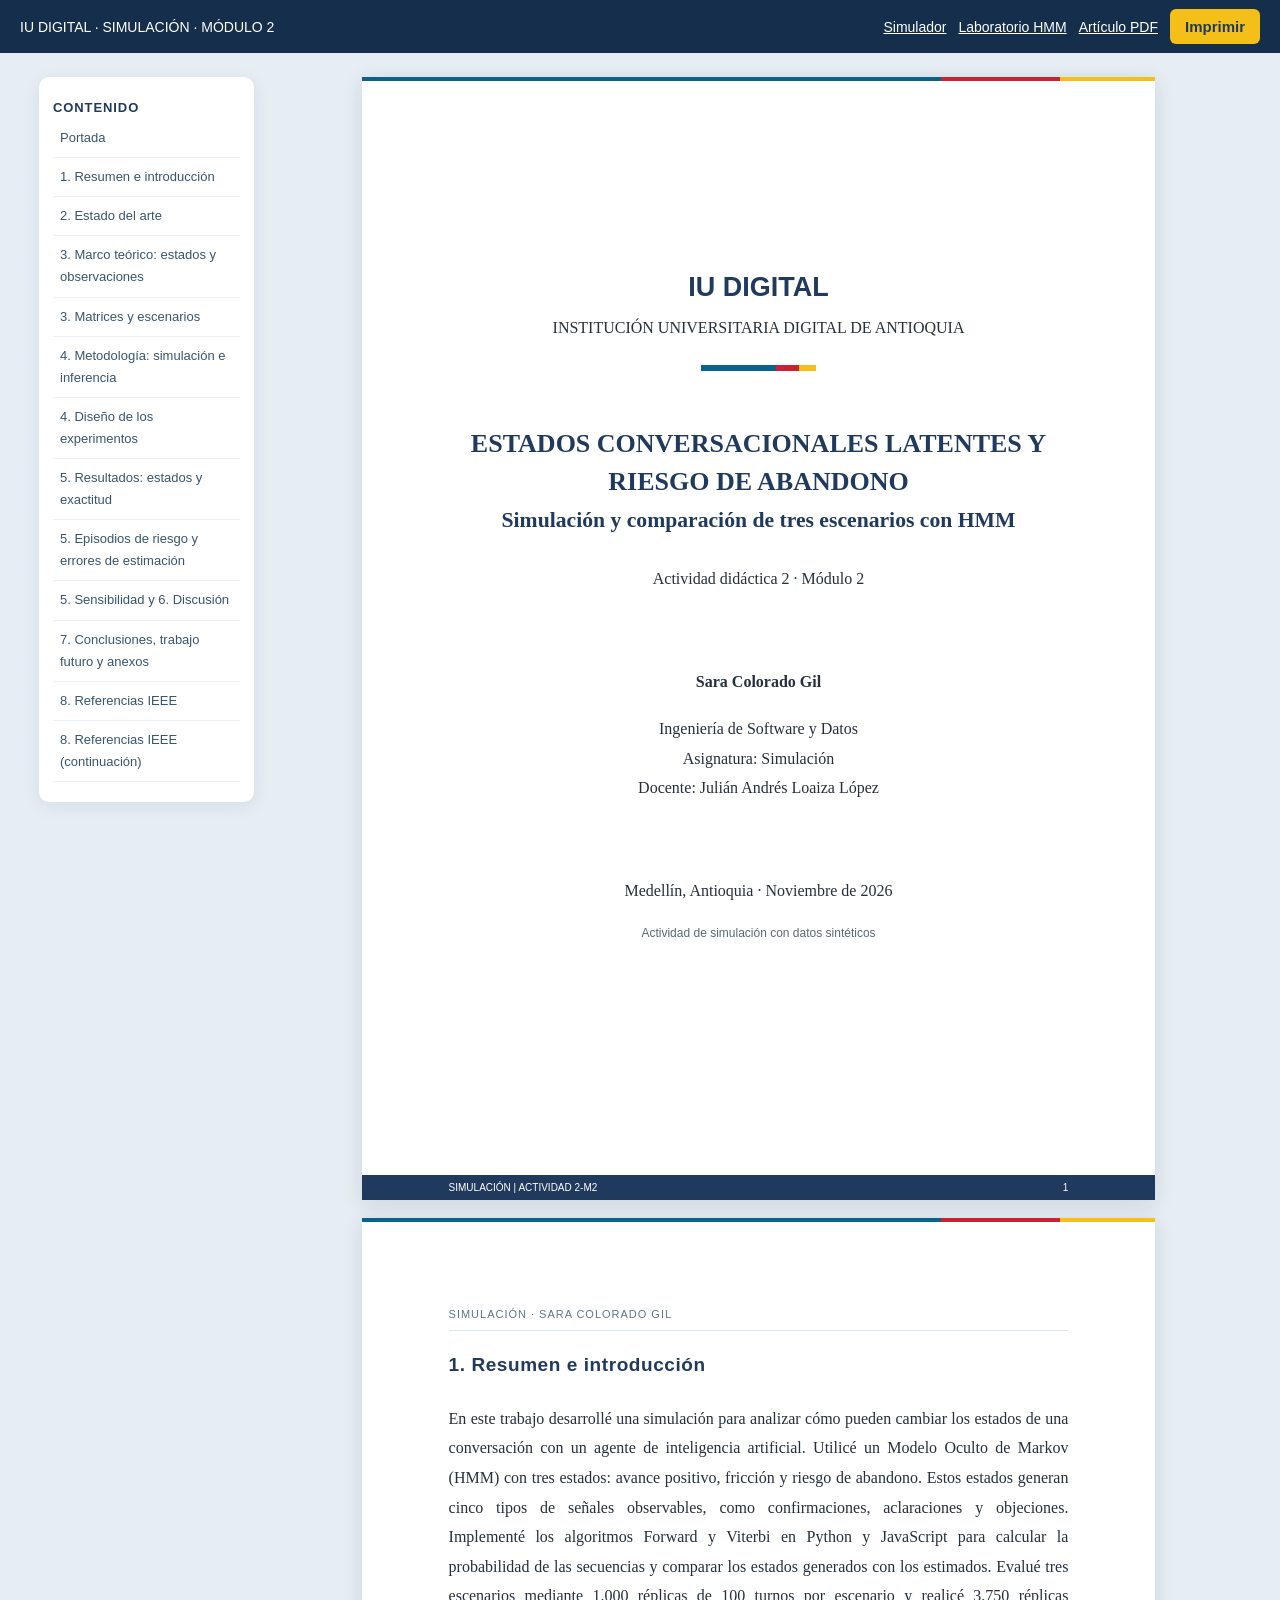
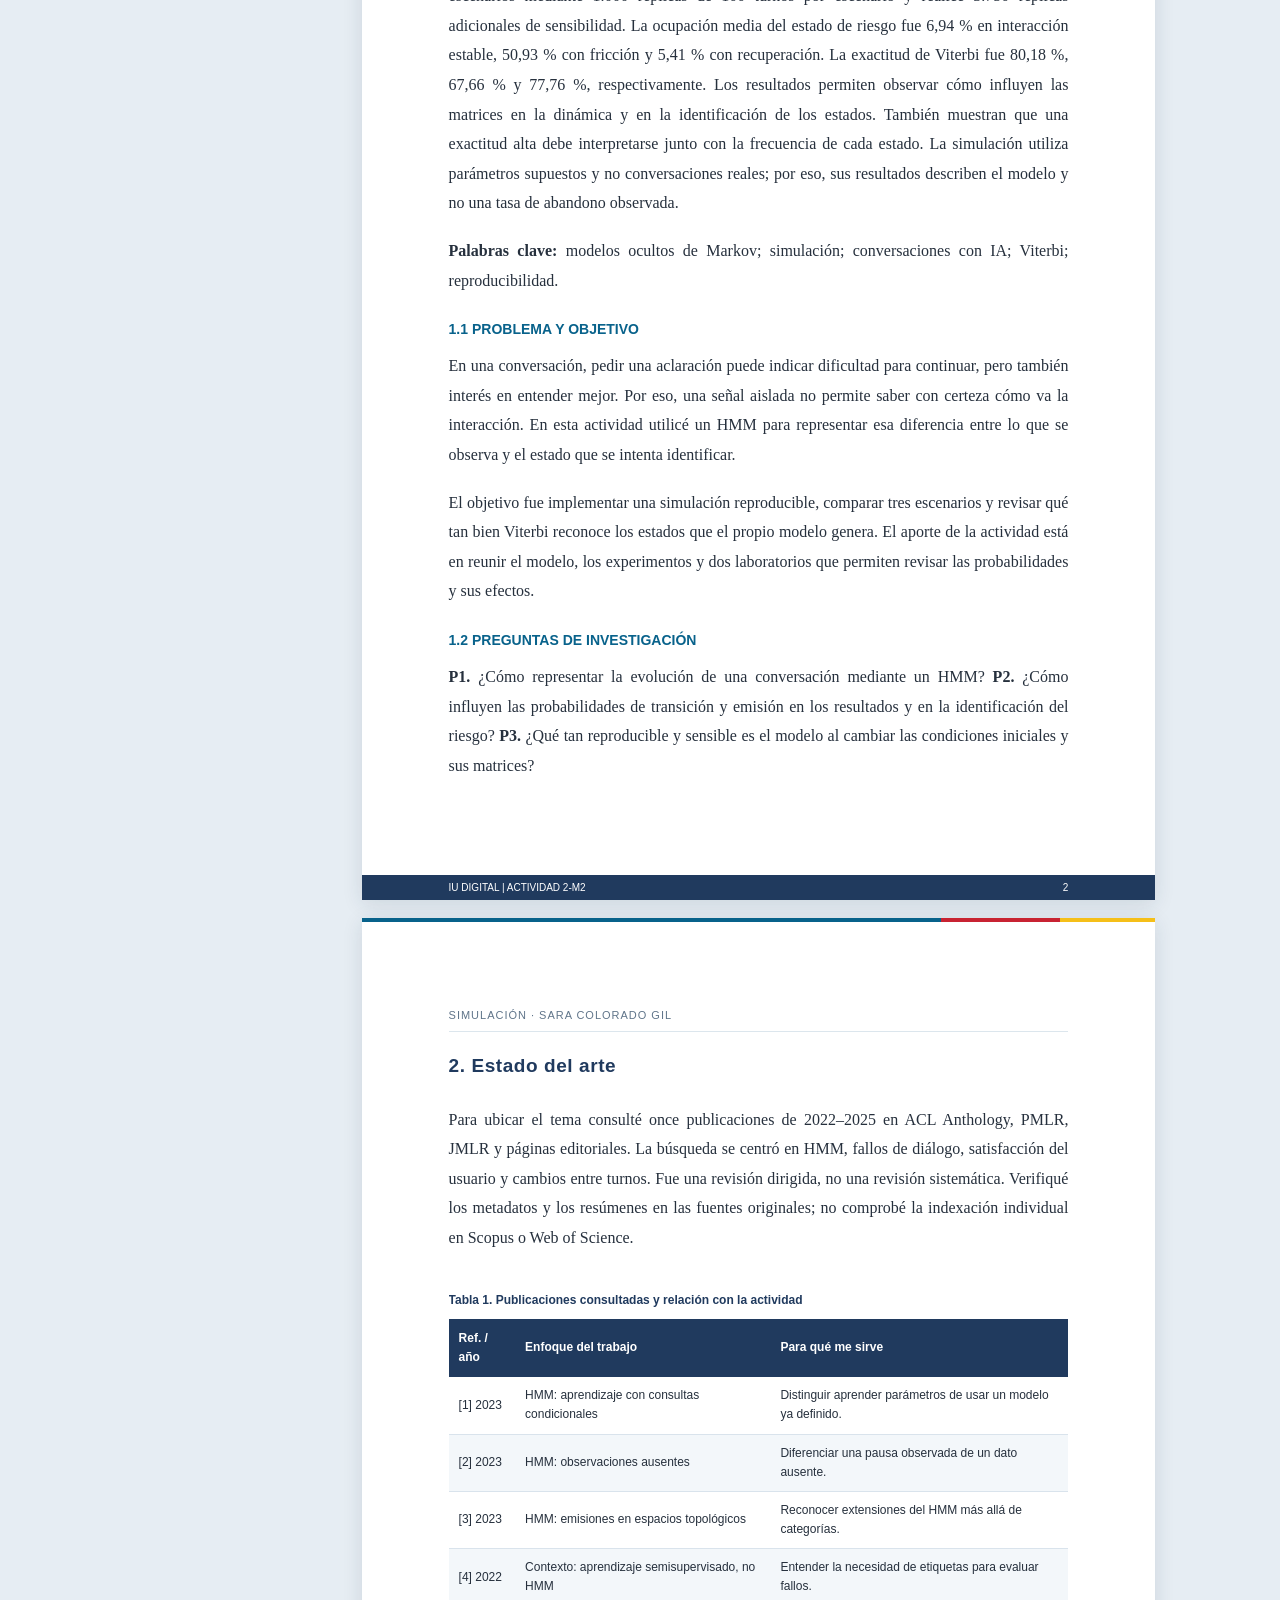
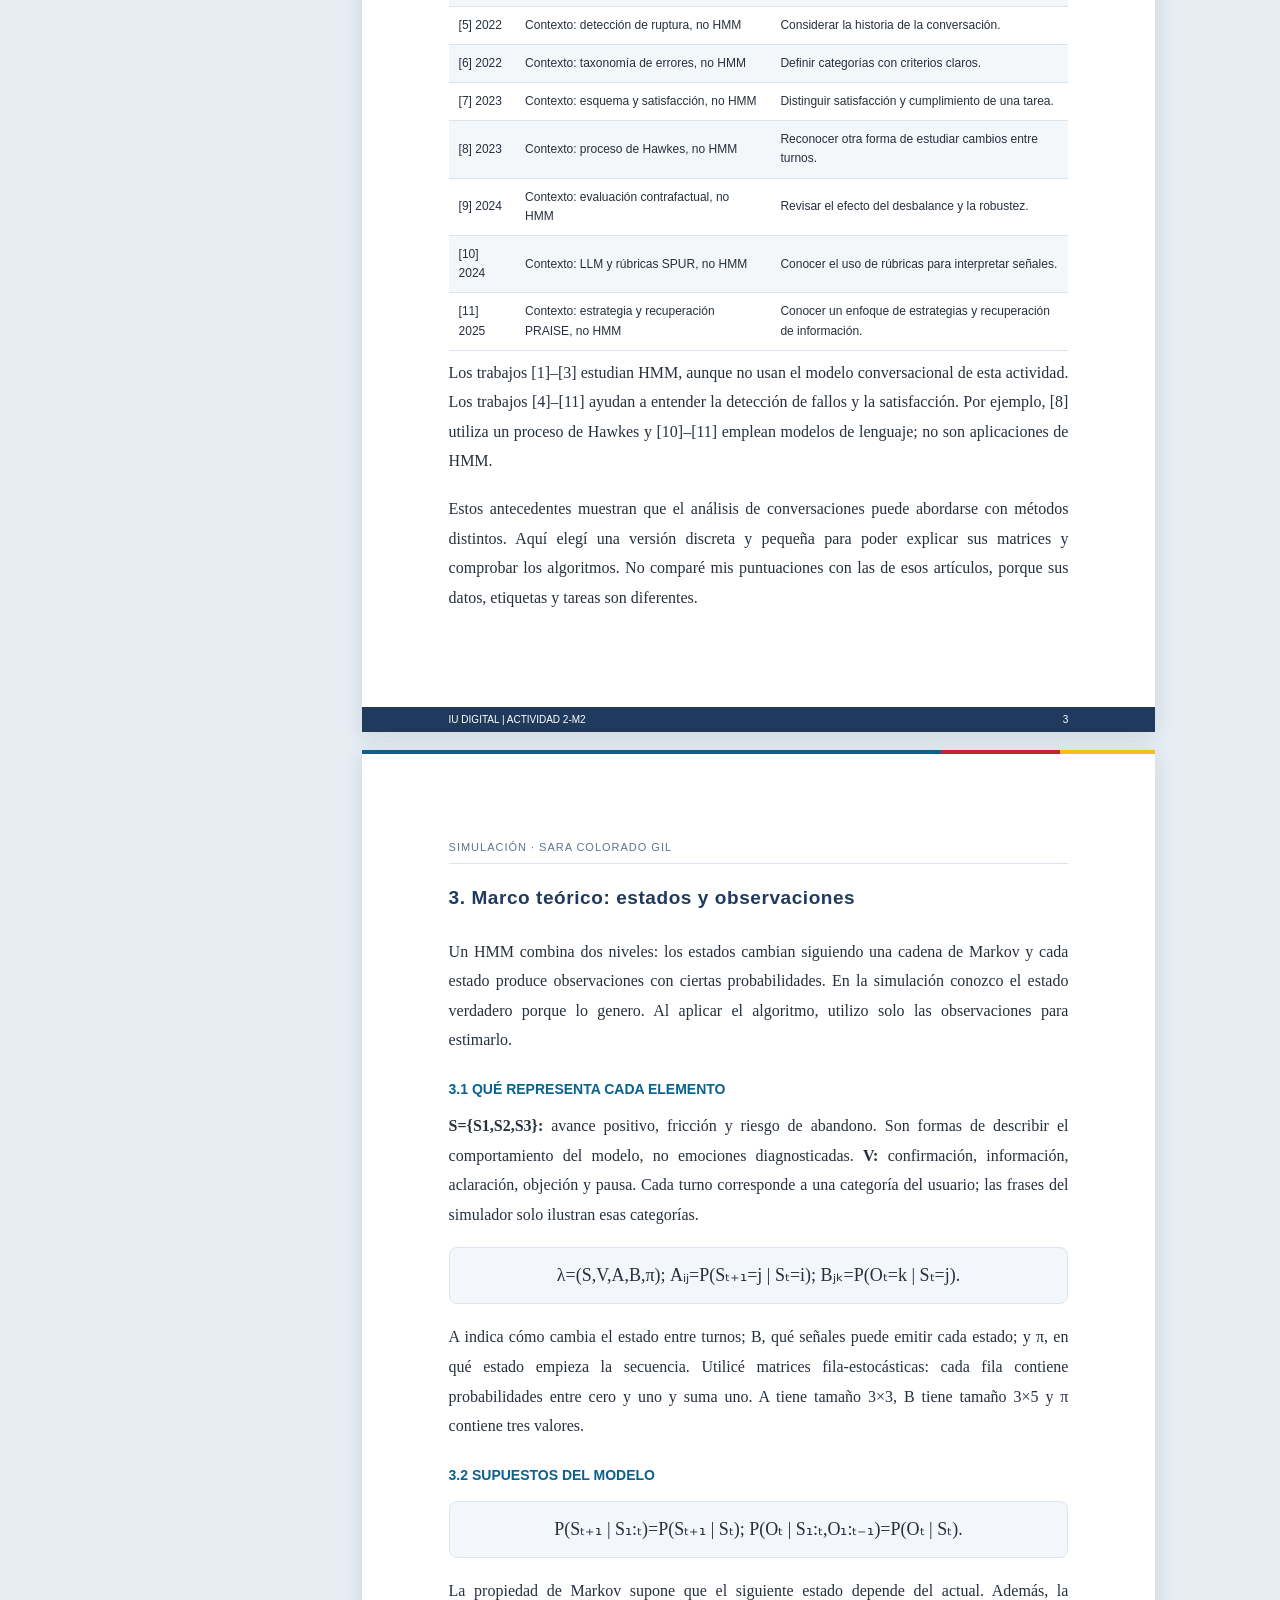
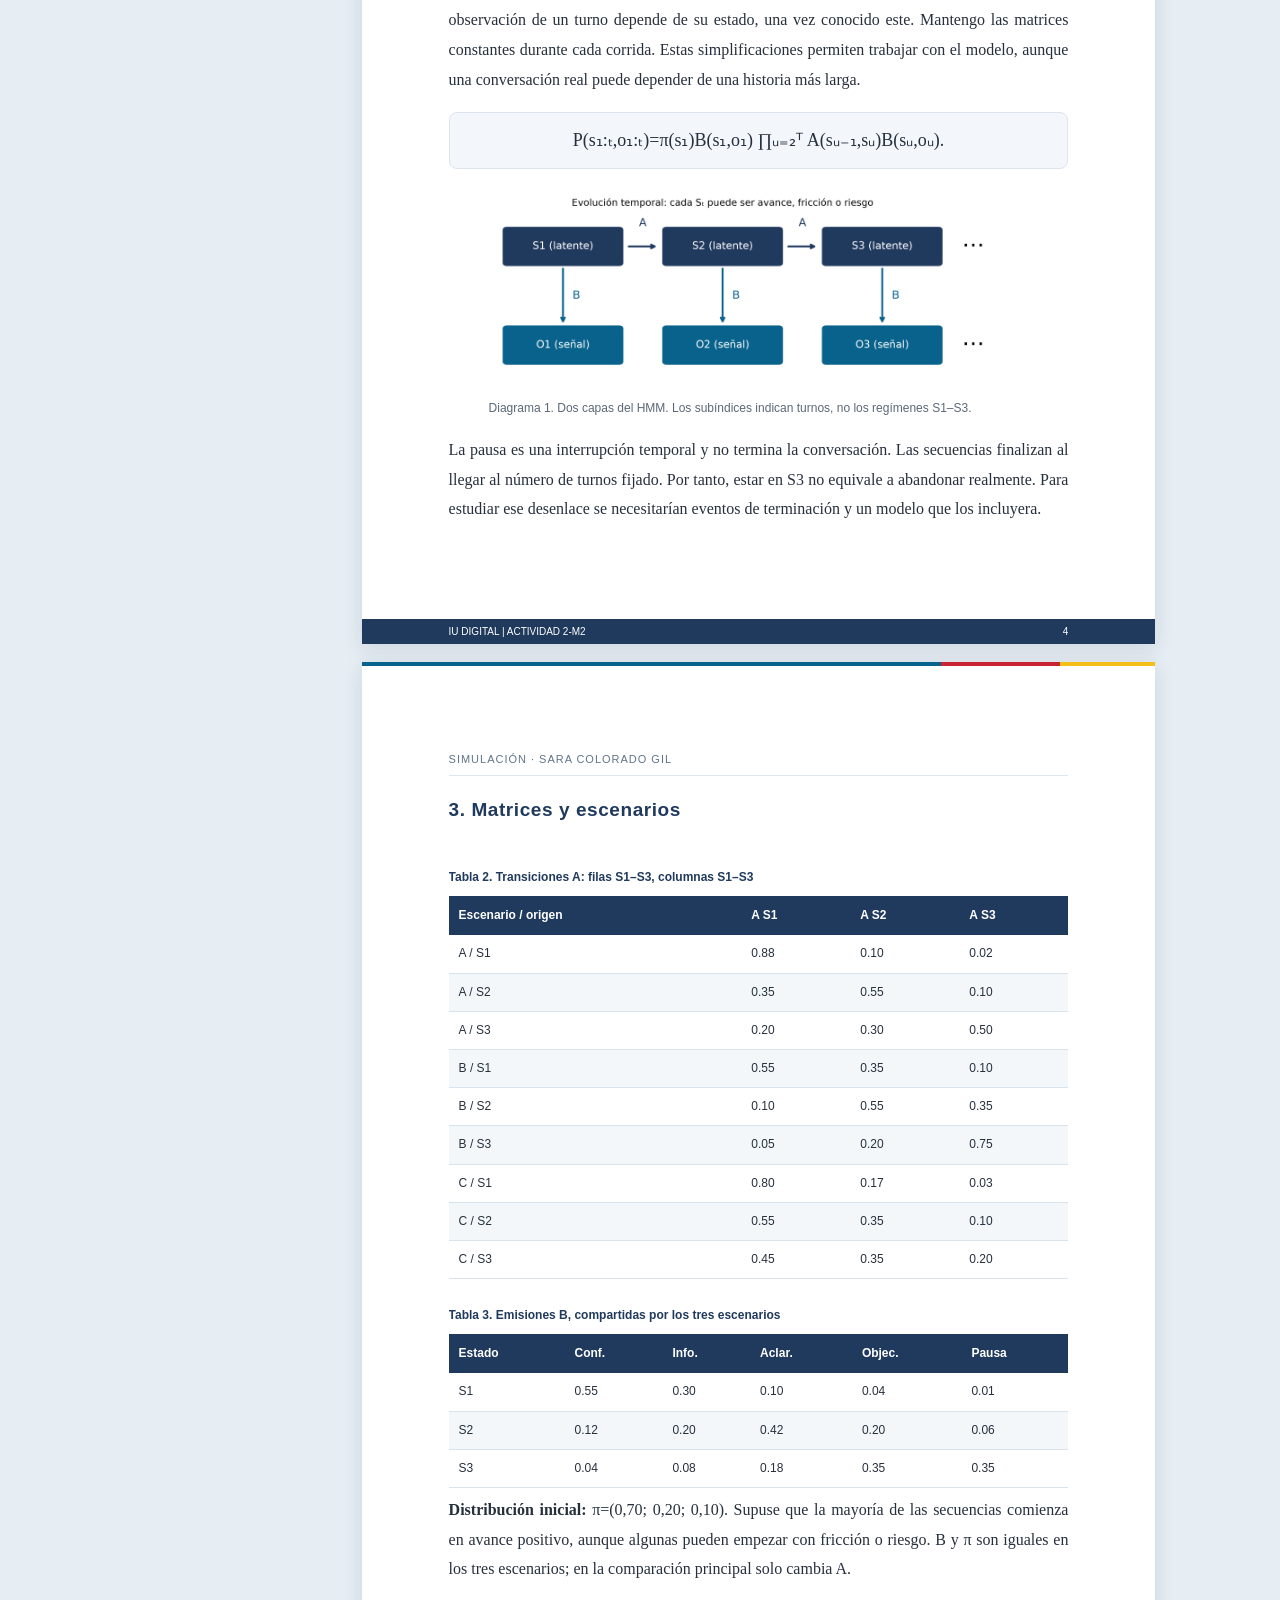
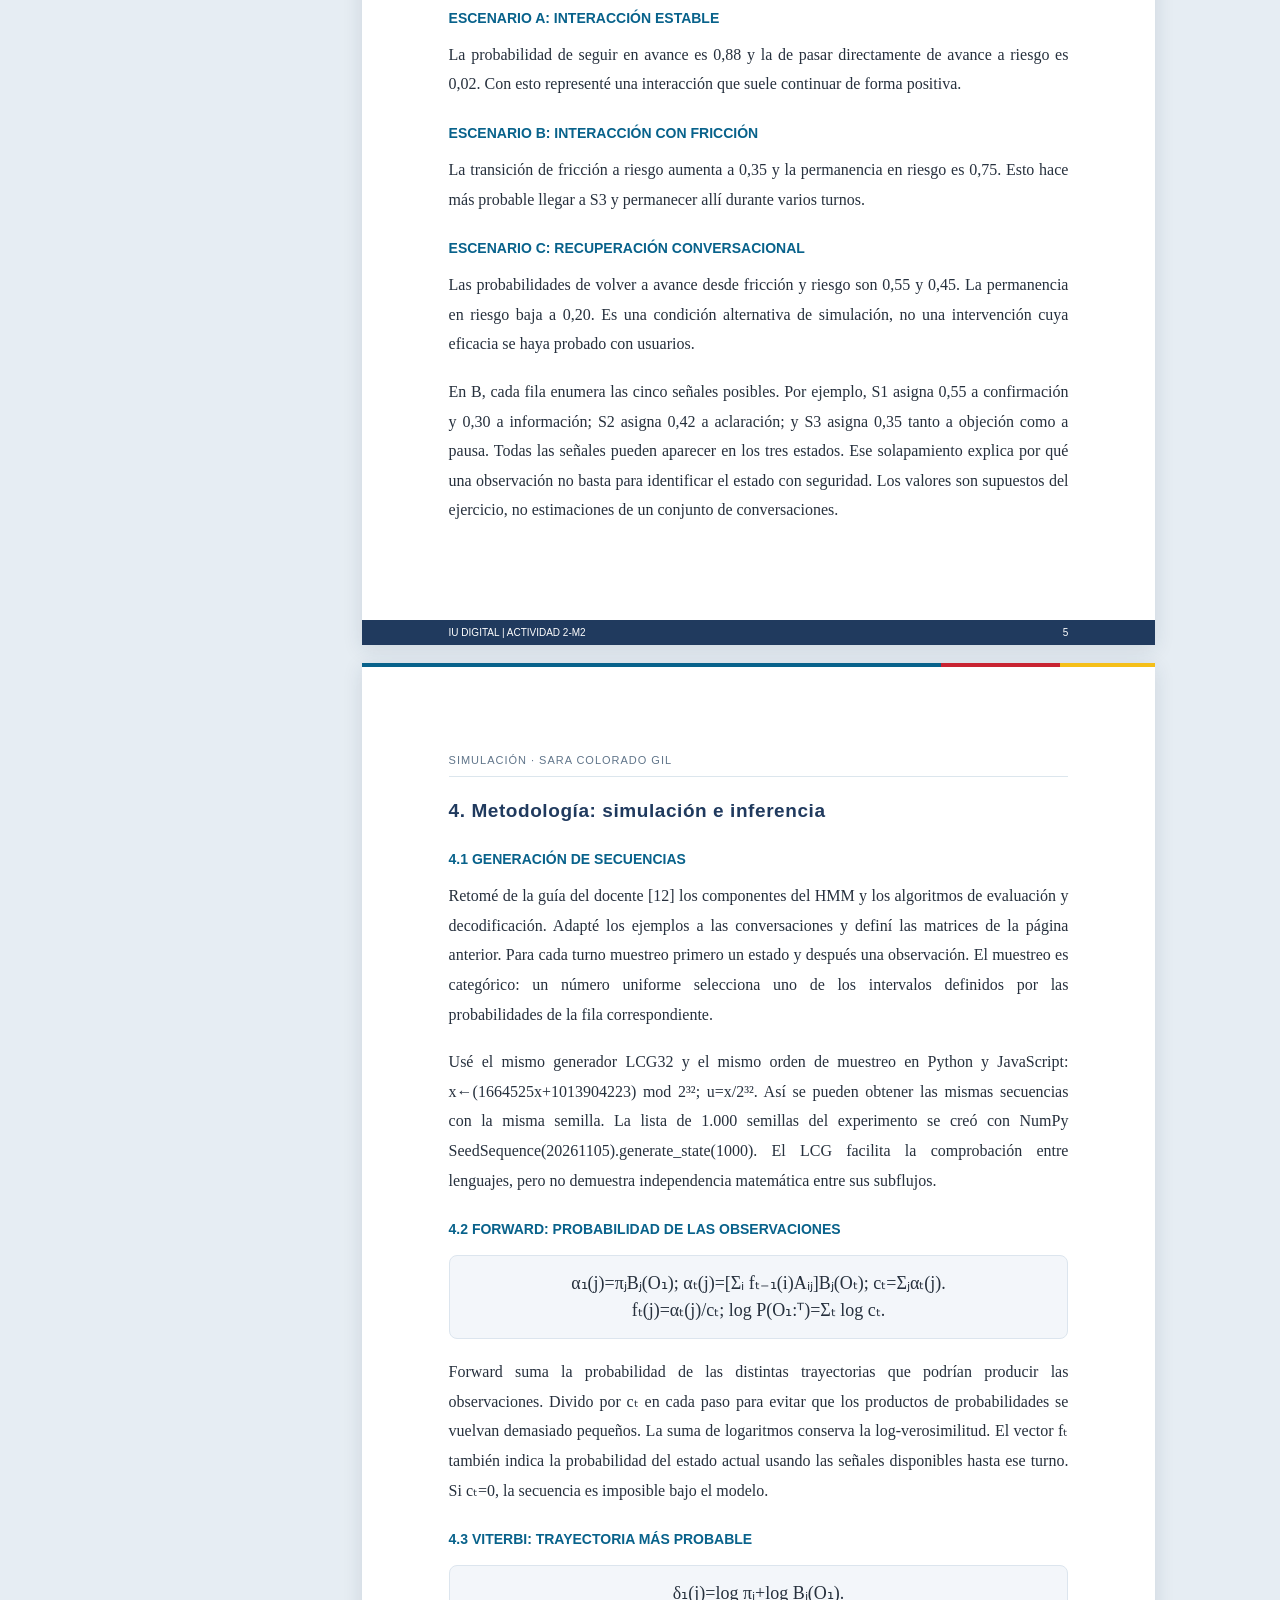
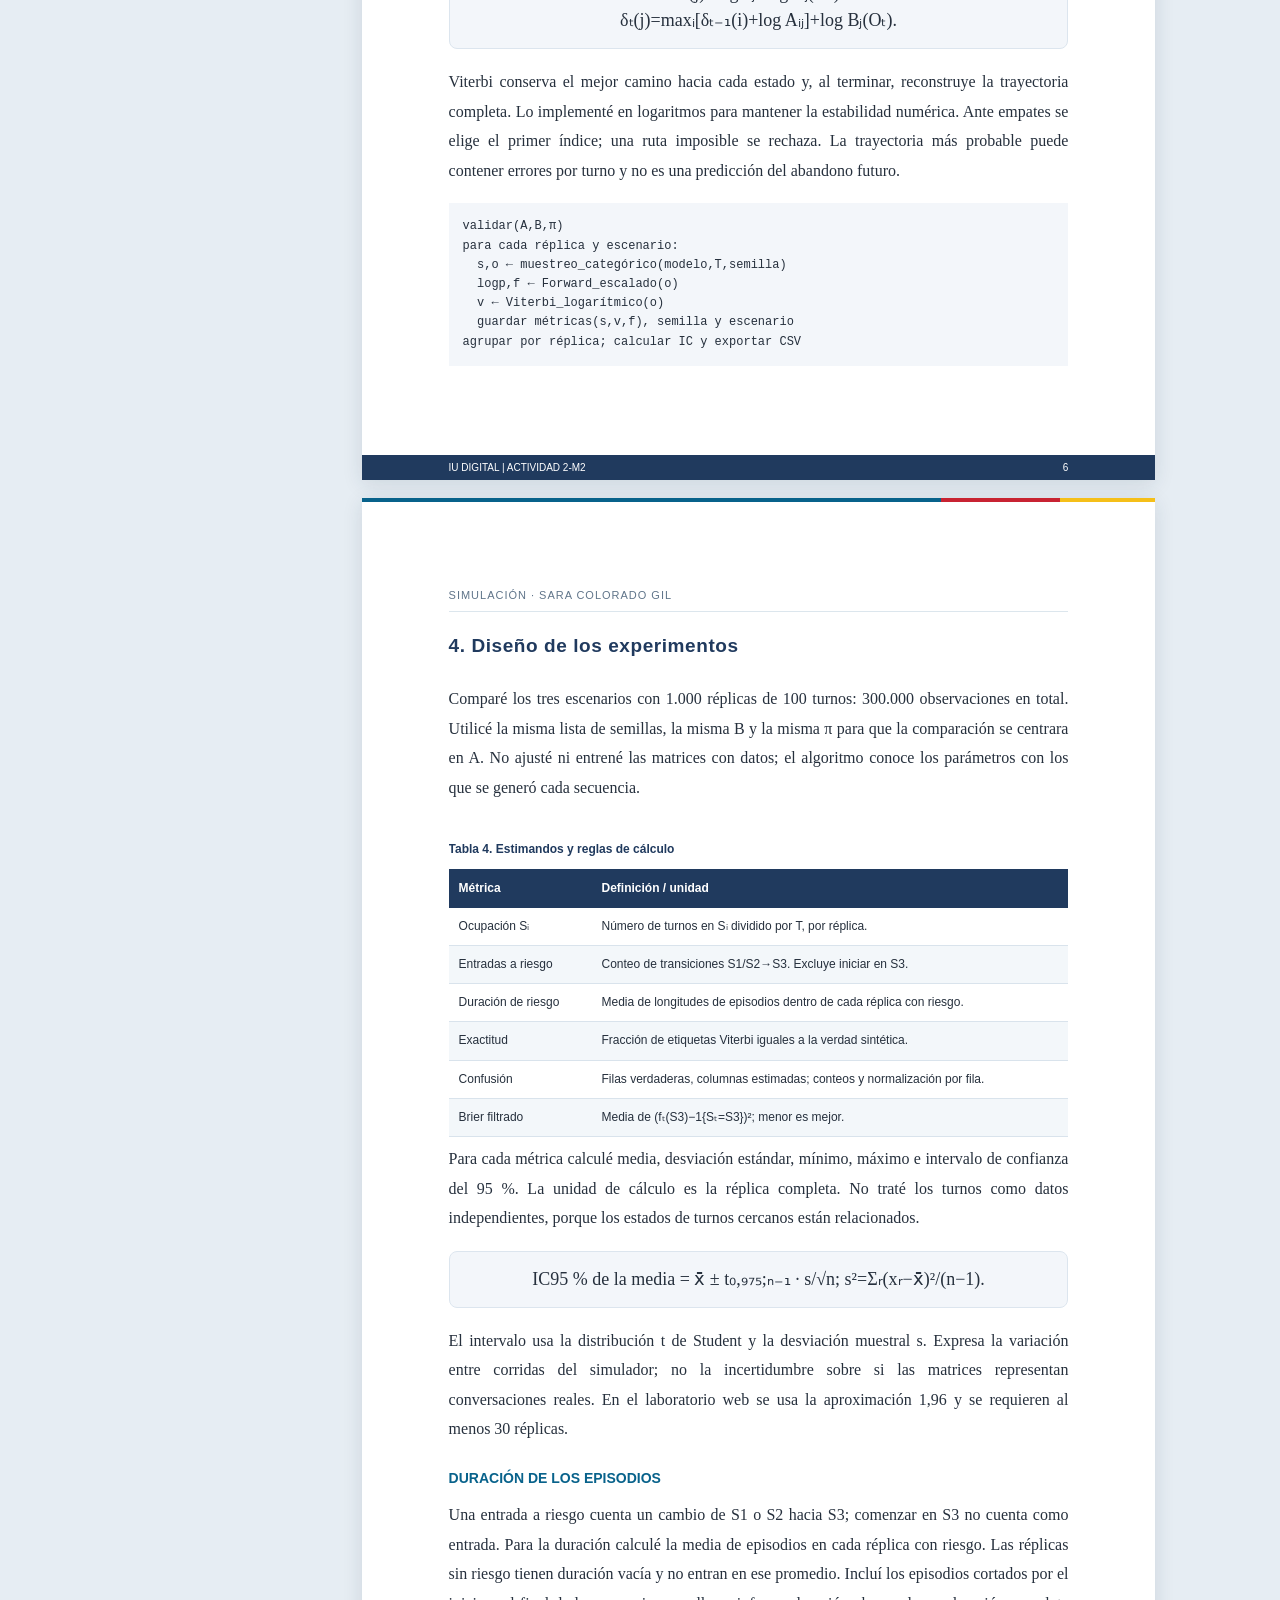
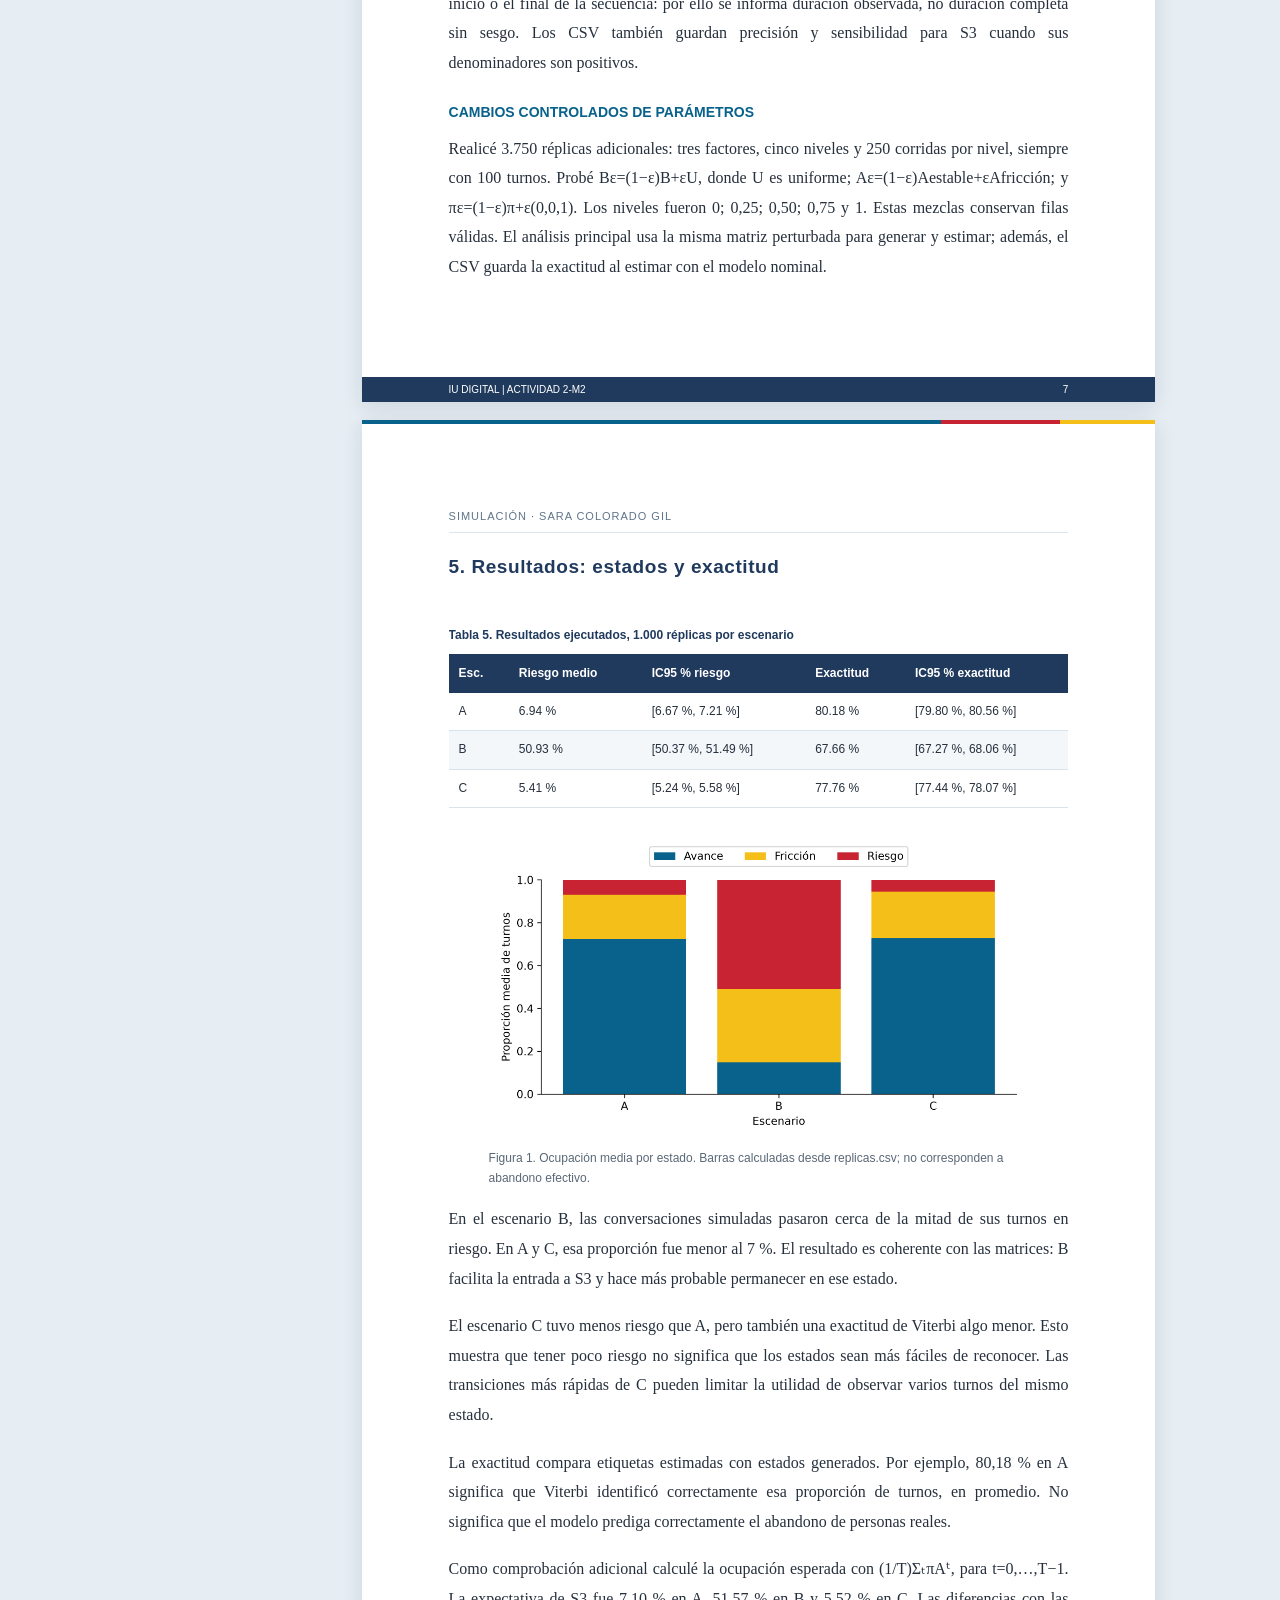
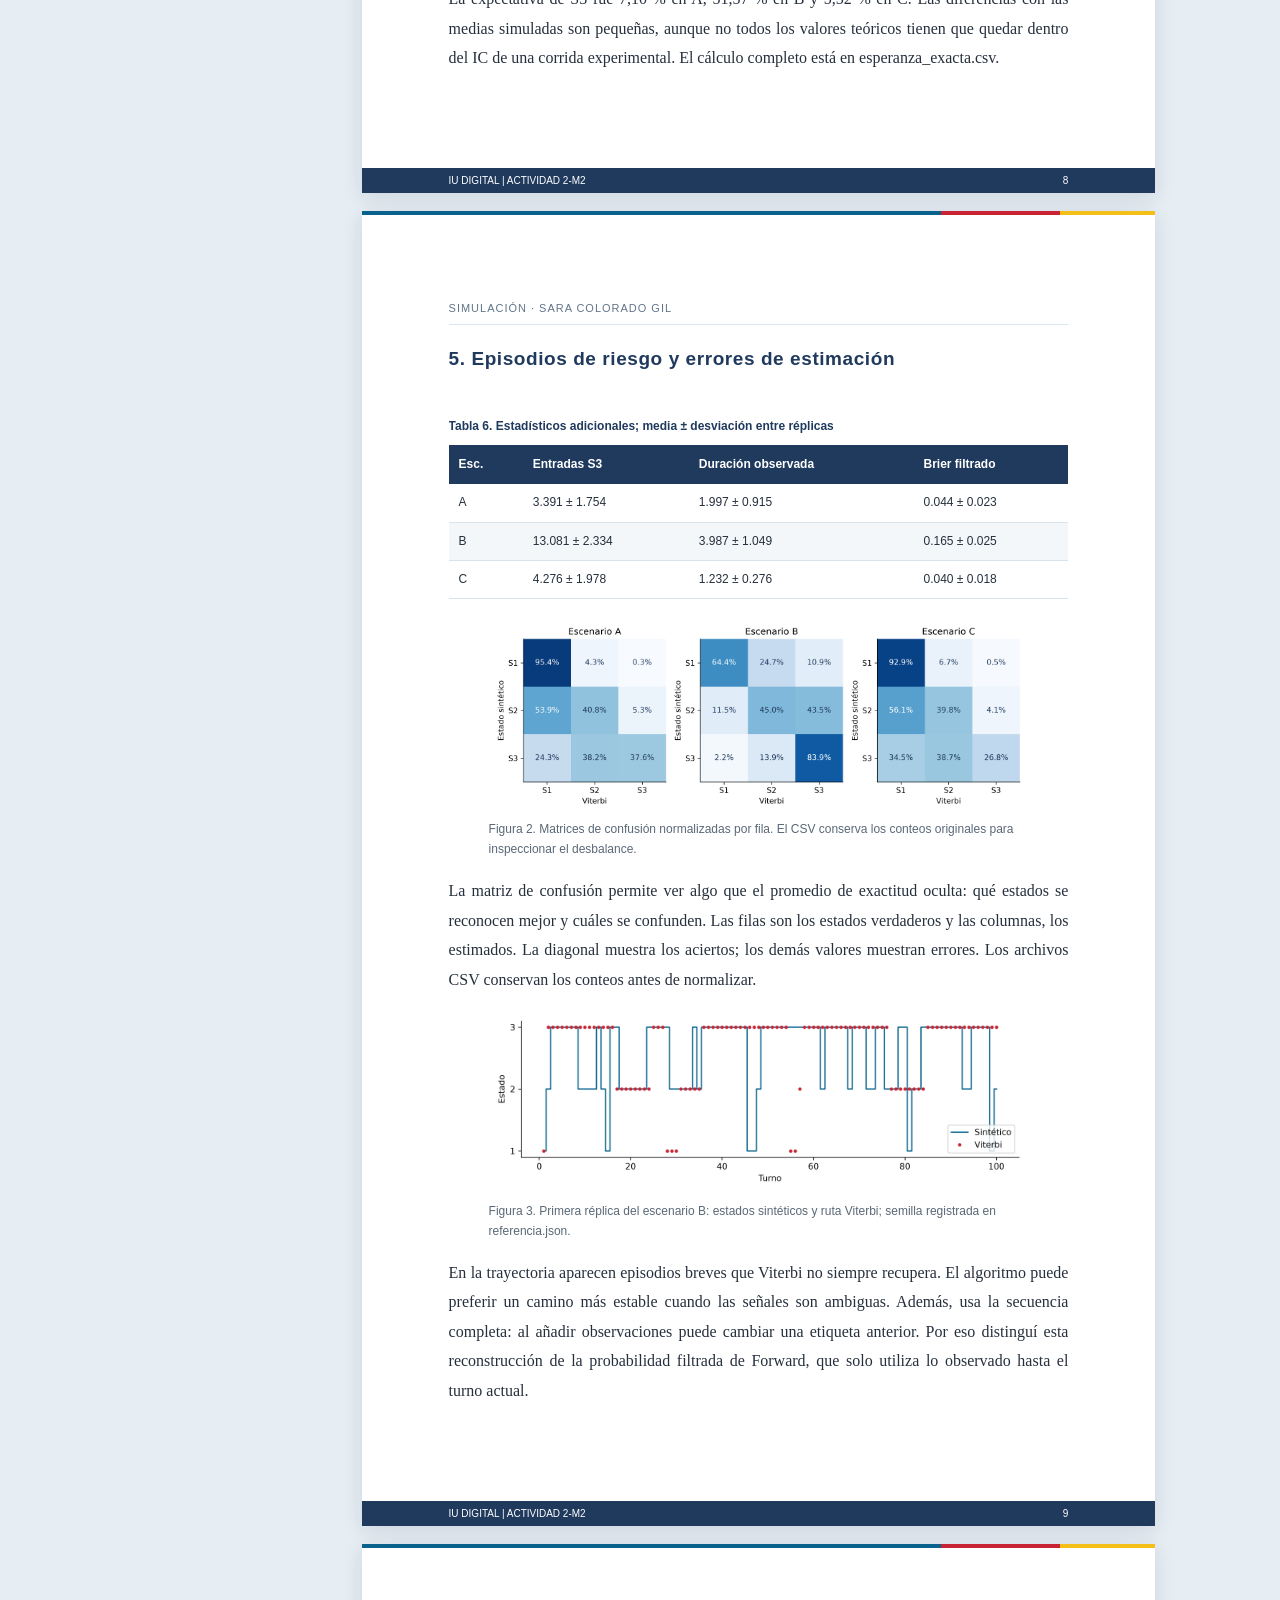
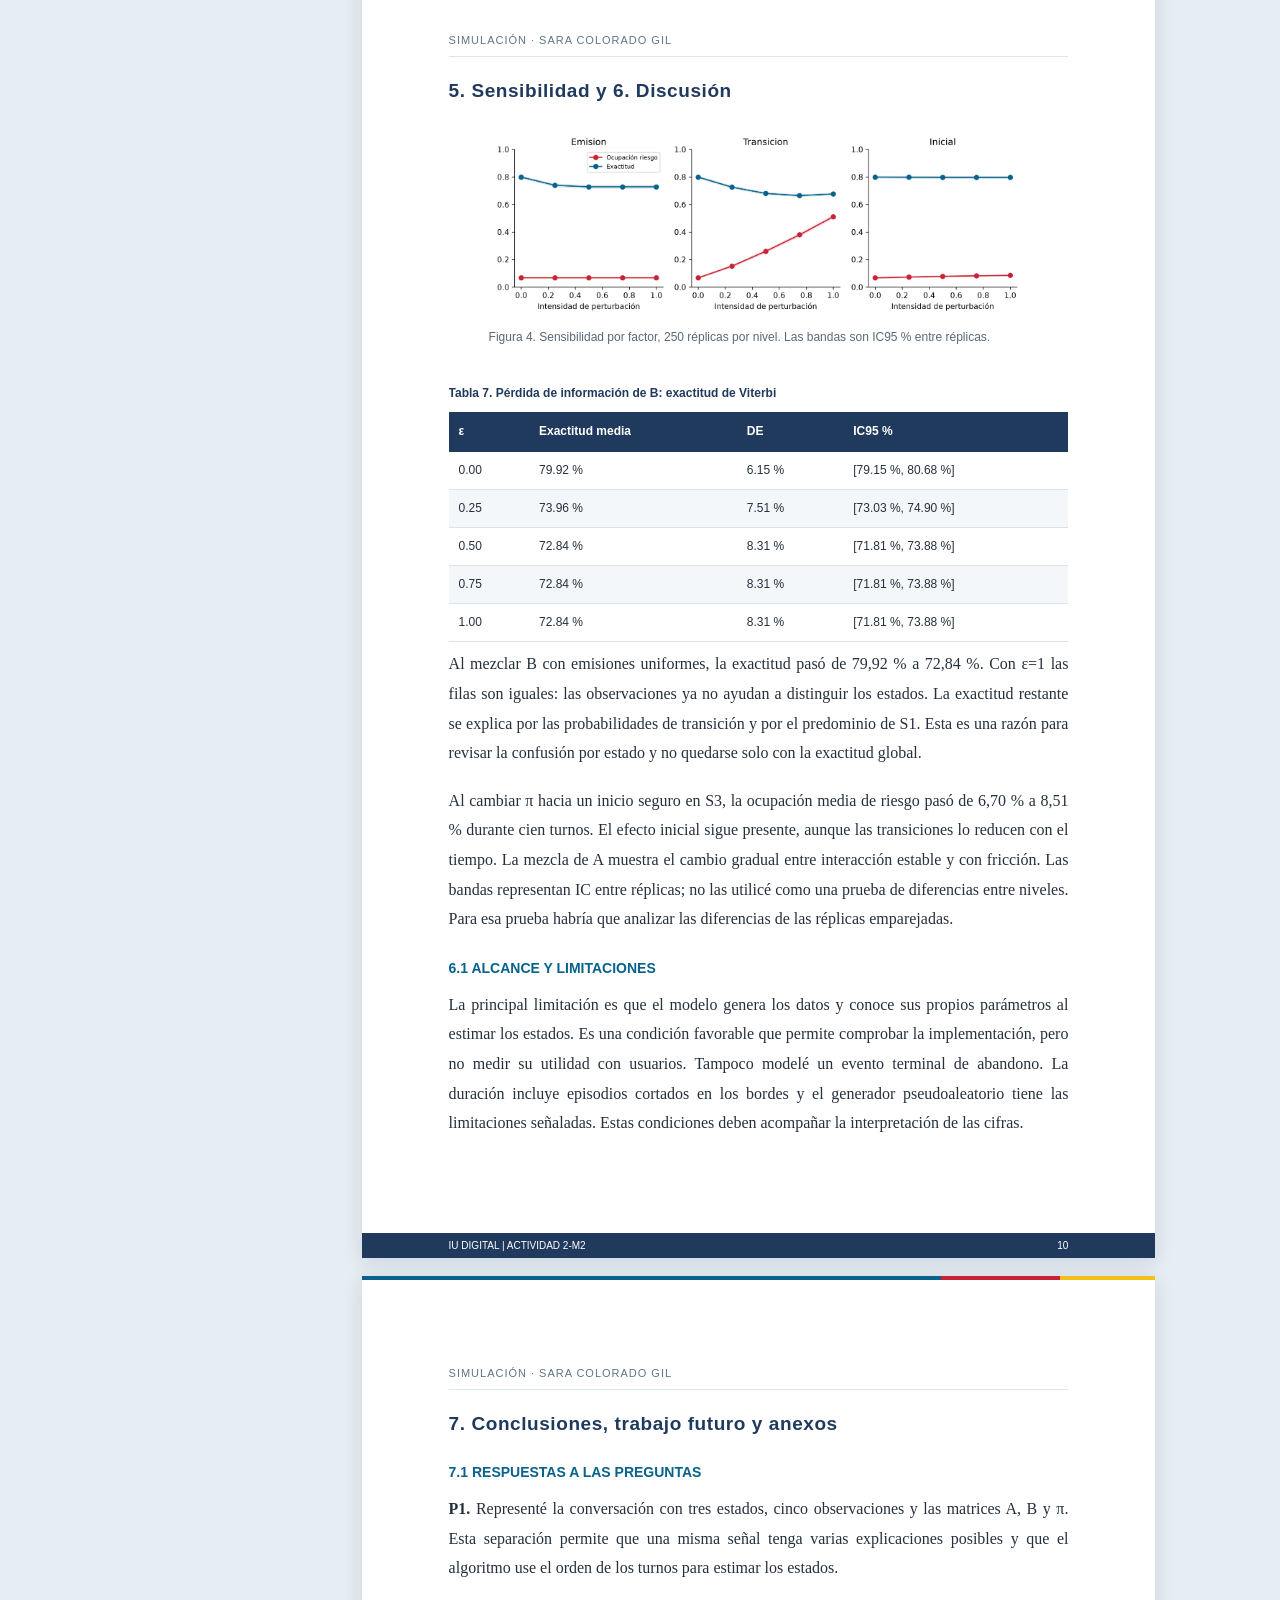
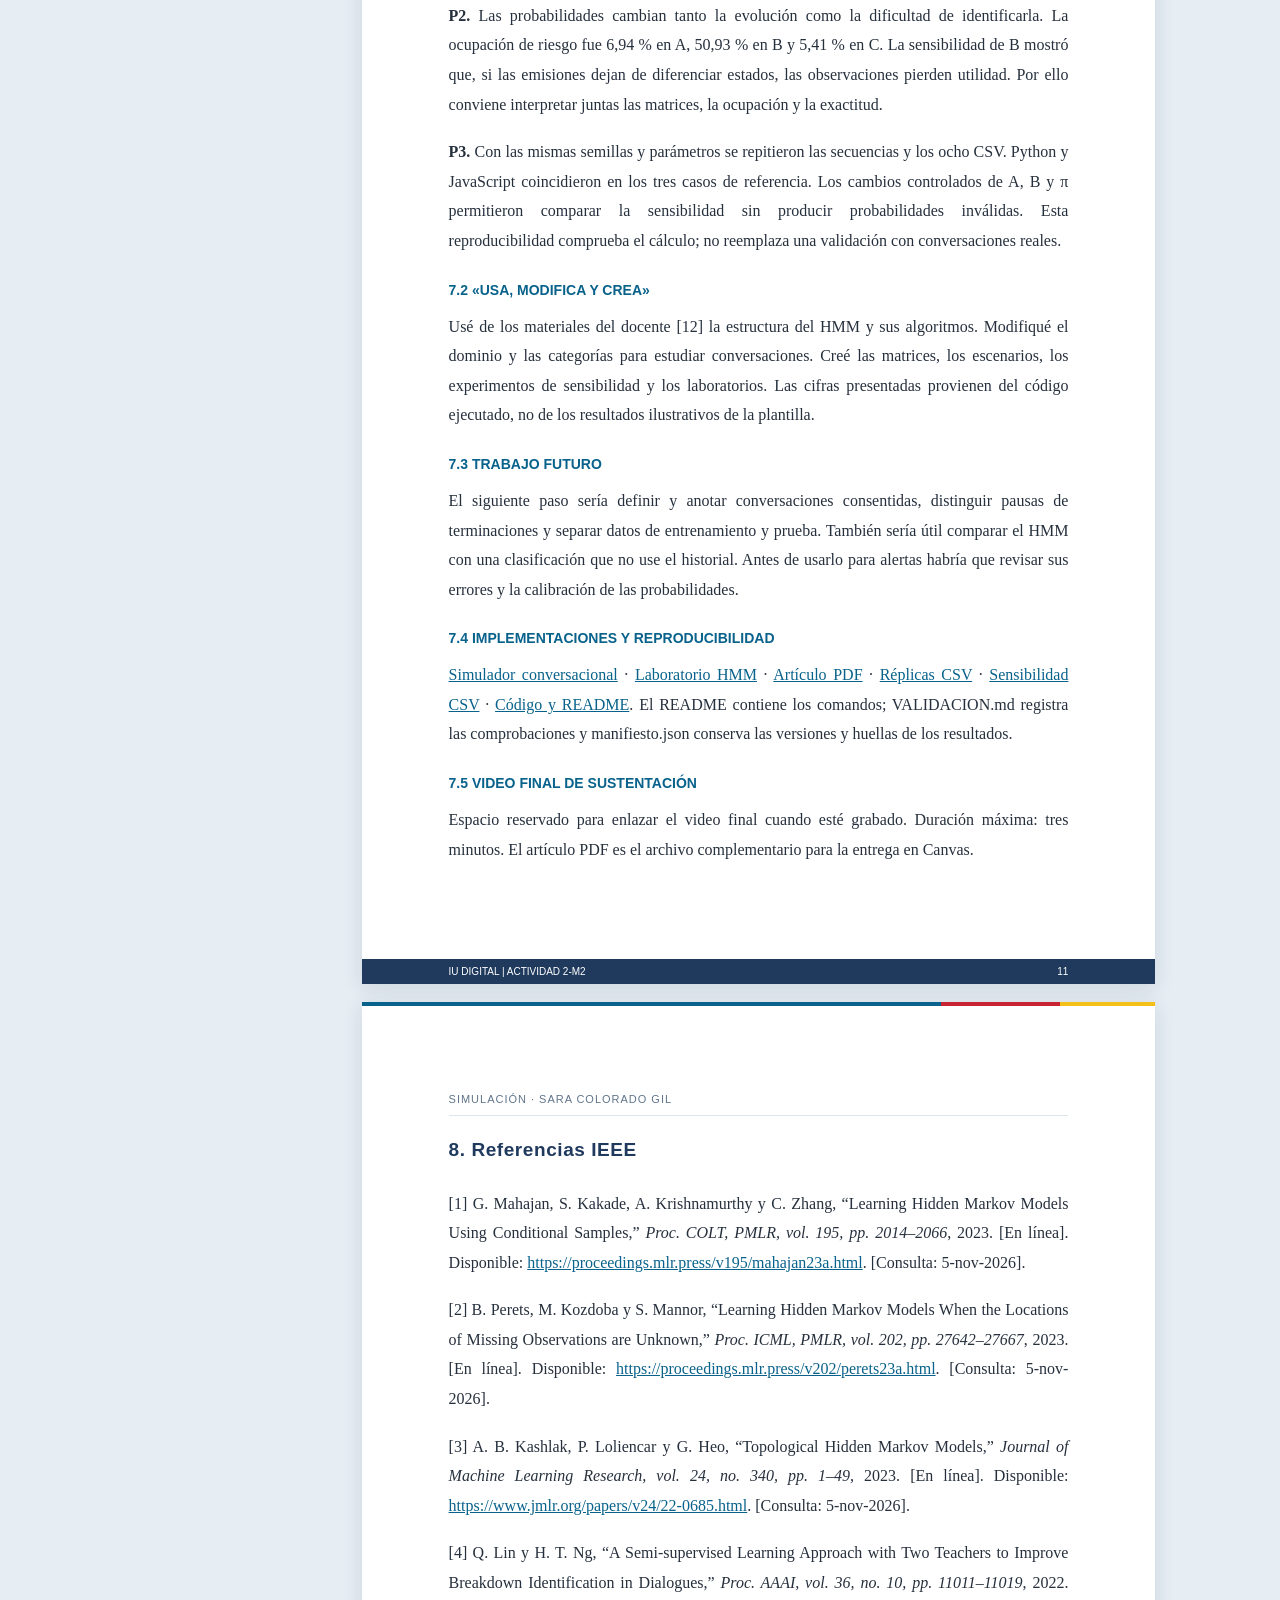
==== commit 8be94742: "Publica informe HMM revisado y materiales académicos" ====
--- a/modulo-2/hmm-conversaciones/index.html
+++ b/modulo-2/hmm-conversaciones/index.html
@@ -1,13 +1,20 @@
-<!doctype html><html lang="es"><head><meta charset="utf-8"><meta name="viewport" content="width=device-width,initial-scale=1"><title>Estados conversacionales latentes · HMM | IU Digital</title><link rel="stylesheet" href="style.css?v=20261105-2"></head><body><div class="toolbar"><span>IU DIGITAL · SIMULACIÓN · MÓDULO 2</span><nav><a href="demo.html">Simulador</a><a href="laboratorio.html">Laboratorio HMM</a><a href="articulo/articulo.pdf">Artículo PDF</a><button onclick="window.print()">Imprimir</button></nav></div><div class="layout"><aside><strong>CONTENIDO</strong><a href="#portada">Portada</a><a href="#resumen">1. Resumen e introducción</a><a href="#problema">2. Problema, preguntas y contribución</a><a href="#arte">3. Estado del arte: fundamentos y rupturas</a><a href="#arte2">3. Estado del arte: satisfacción y vacío experimental</a><a href="#modelo">4. Marco teórico y definición operacional</a><a href="#parametros">4. Parámetros y escenarios sintéticos</a><a href="#algoritmos">5. Metodología: generación e inferencia</a><a href="#experimento">5. Diseño experimental y métricas</a><a href="#resultados">6. Resultados: ocupación e inferencia</a><a href="#resultados2">6. Resultados: episodios y errores</a><a href="#sensibilidad">6. Sensibilidad y comprobación experimental</a><a href="#discusion">7. Discusión y amenazas a la validez</a><a href="#conclusiones">8. Conclusiones y trabajo futuro</a><a href="#referencias0">9. Referencias IEEE</a><a href="#referencias1">9. Referencias IEEE (continuación)</a><a href="#anexos">10. Anexos, reproducibilidad y sustentación</a></aside><main class="pages"><section class="page" id="portada"><div class="cover"><div class="brand">IU DIGITAL</div><div>INSTITUCIÓN UNIVERSITARIA DIGITAL DE ANTIOQUIA</div><div class="divider"></div><h1>ESTADOS CONVERSACIONALES LATENTES Y RIESGO DE ABANDONO<br><small>Un banco de simulación con Modelos Ocultos de Markov</small></h1><p>Actividad didáctica 2 · Módulo 2</p><div class="gap"></div><p><b>Sara Colorado Gil</b></p><p>Ingeniería de Software y Datos<br>Asignatura: Simulación<br>Docente: Julián Andrés Loaiza López</p><div class="gap"></div><p>Medellín, Antioquia · Noviembre de 2026</p><p class="note">Investigación computacional con datos sintéticos</p></div><div class="footer"><span>SIMULACIÓN | ACTIVIDAD 2-M2</span><span>1</span></div></section><section class="page" id="resumen"><div class="kicker">Simulación · Modelo sintético · Sara Colorado Gil</div><h2>1. Resumen e introducción</h2><p>Las interacciones con agentes de inteligencia artificial producen señales observables, pero sus regímenes de avance y fricción no se identifican directamente a partir de un único turno. Este trabajo construye un Modelo Oculto de Markov discreto de tres estados y cinco categorías para estudiar, en condiciones sintéticas, la inferencia de un régimen de riesgo de abandono. Se implementan muestreo categórico, Forward escalado y Viterbi logarítmico en Python y JavaScript, sin entrenamiento con conversaciones reales. Se comparan tres escenarios con 1.000 réplicas de 100 turnos cada uno y se realizan 3.750 réplicas adicionales de sensibilidad. La ocupación media del estado de riesgo es 6,94 % en interacción estable, 50,93 % con fricción y 5,41 % con recuperación. Las exactitudes de decodificación son 80,18 %, 67,66 % y 77,76 %, respectivamente. Los intervalos se estiman entre réplicas para respetar la dependencia temporal. La contribución consiste en un banco experimental auditable que separa verdad sintética, señal observable e inferencia, verifica la concordancia entre lenguajes y cuantifica la sensibilidad a transición, emisión y distribución inicial. Los resultados caracterizan los supuestos del simulador y no validan una tasa de abandono real. Se requiere un estudio posterior con anotaciones humanas, eventos terminales y evaluación externa para estimar utilidad operativa.</p><p><b>Palabras clave:</b> modelos ocultos de Markov; analítica conversacional; simulación estocástica; Viterbi; reproducibilidad.</p><h3>1.1 Motivación y alcance</h3><p>Un agente puede recibir una confirmación después de una aclaración, una objeción tras varios avances o una pausa durante una interacción útil. Una señal aislada no determina el régimen que la produjo. El modelado secuencial permite combinar evidencia local con persistencia temporal, mientras hace explícitos los supuestos que conectan ambos niveles.</p><p>El problema se aborda como una investigación computacional controlada. La estudiante conoce los estados generados y puede medir errores de inferencia; esta ventaja experimental no está disponible de forma automática en registros reales. El término «riesgo» nombra un régimen operacional del modelo, caracterizado por mayor emisión de objeciones y pausas. No constituye un diagnóstico emocional ni una probabilidad calibrada de abandono efectivo.</p><p>La literatura reciente ofrece modelos de satisfacción guiados por esquemas [7], dinámicas temporales mediante procesos de Hawkes [8] y rúbricas interpretables con modelos de lenguaje [10]. Estas propuestas motivan estudiar secuencias e interpretabilidad, pero sus objetivos y conjuntos de datos difieren de los de este experimento. No se comparan sus puntuaciones con la exactitud sintética aquí obtenida.</p><div class="footer"><span>IU DIGITAL | ACTIVIDAD 2-M2</span><span>2</span></div></section><section class="page" id="problema"><div class="kicker">Simulación · Modelo sintético · Sara Colorado Gil</div><h2>2. Problema, preguntas y contribución</h2><h3>2.1 Formulación</h3><p>Se dispone de una secuencia ordenada de categorías conversacionales. Se desea calcular su verosimilitud bajo un modelo declarado e inferir la trayectoria de tres regímenes latentes: avance positivo, fricción y riesgo. La unidad temporal es un turno categorizado del usuario. El modelo no genera respuestas del agente ni intenta comprender texto libre; las frases web son únicamente ejemplos asociados a las categorías.</p><h3>2.2 Preguntas de investigación</h3><p><b>P1.</b> ¿Cómo representar la evolución de una conversación con un agente de IA mediante un HMM? <b>P2.</b> ¿Cómo influyen las matrices de transición y emisión en la simulación y la inferencia de riesgo? <b>P3.</b> ¿Qué tan reproducible y sensible es el modelo al modificar condiciones iniciales, matrices y escenarios?</p><h3>2.3 Objetivo y aporte verificable</h3><p>El objetivo es construir y evaluar un HMM categórico reproducible, con implementación matemática transparente y laboratorios accesibles desde el navegador. El aporte concreto es un banco de pruebas con matrices públicas, réplicas exportadas, algoritmos independientes en dos lenguajes y tres familias de perturbación controlada. Puede refutarse una concordancia declarada ejecutando los casos de referencia o regenerando las tablas.</p><p>La hipótesis experimental es que aumentar la persistencia en S3 incrementará su ocupación, mientras que reducir la información de las emisiones limitará la reconstrucción de los estados. Se evalúa esta hipótesis dentro del generador propuesto; no se la presenta como ley del comportamiento humano. Un escenario de recuperación representa una matriz alternativa y no una intervención causal probada.</p><h3>2.4 Criterio de éxito y delimitación</h3><p>El éxito técnico requiere probabilidades válidas, algoritmos numéricamente estables, repetibilidad de secuencias, concordancia entre implementaciones y trazabilidad de resultados. El éxito científico consiste en interpretar los límites de esas comprobaciones. Un buen resultado en datos generados por el mismo modelo no demuestra desempeño en usuarios nuevos ni capacidad de prevenir una desconexión real.</p><div class="footer"><span>IU DIGITAL | ACTIVIDAD 2-M2</span><span>3</span></div></section><section class="page" id="arte"><div class="kicker">Simulación · Modelo sintético · Sara Colorado Gil</div><h2>3. Estado del arte: fundamentos y rupturas</h2><p>Se realizó una revisión dirigida, no sistemática, con búsquedas de HMM, dialogue breakdown, user satisfaction y conversational dynamics en ACL Anthology, PMLR, JMLR y páginas editoriales. La ventana considerada es del 5 de noviembre de 2021 al 5 de noviembre de 2026. Se incluyeron once publicaciones de 2022–2025 con metadatos y resúmenes verificables en fuentes originales. No se afirma indexación individual en Scopus o Web of Science porque no se consultaron sus registros.</p><div class="table-wrap"><table><caption>Tabla 1. Trabajos sobre HMM y fallos de diálogo</caption><thead><tr><th>Ref. / año</th><th>Método real</th><th>Relación y límite</th></tr></thead><tbody><tr><td>[1] 2023</td><td>HMM: aprendizaje con consultas condicionales</td><td>Delimita la dificultad de aprender parámetros; aquí se fijan.</td></tr><tr><td>[2] 2023</td><td>HMM: observaciones ausentes</td><td>Advierte que una pausa categórica no representa datos faltantes.</td></tr><tr><td>[3] 2023</td><td>HMM: emisiones en espacios topológicos</td><td>Muestra extensiones; se conserva una versión categórica auditable.</td></tr><tr><td>[4] 2022</td><td>Contexto: aprendizaje semisupervisado, no HMM</td><td>La detección de fallos necesita evaluación con etiquetas.</td></tr><tr><td>[5] 2022</td><td>Contexto: detección de ruptura, no HMM</td><td>Motiva usar historia conversacional; estudia conversaciones reales.</td></tr><tr><td>[6] 2022</td><td>Contexto: taxonomía de errores, no HMM</td><td>Las categorías exigen criterios de anotación, no emociones inferidas.</td></tr></tbody></table></div><p>Los trabajos [1]–[3] utilizan HMM, pero estudian aprendizaje, ausencia de observaciones o extensiones de emisiones. No predicen abandono conversacional con las matrices aquí usadas. Los trabajos [4]–[6] aportan contexto para identificar fallos de diálogo y definir anotaciones; no se les atribuye el uso de HMM.</p><p>Esta separación evita presentar la coincidencia temática como evidencia de un método común. La decisión de utilizar tres estados y cinco símbolos es un supuesto pedagógico del presente proyecto. La revisión no demuestra que esa cardinalidad sea óptima para conversaciones reales ni que un HMM supere a un clasificador de texto.</p><div class="footer"><span>IU DIGITAL | ACTIVIDAD 2-M2</span><span>4</span></div></section><section class="page" id="arte2"><div class="kicker">Simulación · Modelo sintético · Sara Colorado Gil</div><h2>3. Estado del arte: satisfacción y vacío experimental</h2><div class="table-wrap"><table><caption>Tabla 2. Trabajos de analítica conversacional</caption><thead><tr><th>Ref. / año</th><th>Enfoque</th><th>Aplicación al diseño</th></tr></thead><tbody><tr><td>[7] 2023</td><td>Contexto: esquema y satisfacción, no HMM</td><td>Separar cumplimiento de tarea y régimen latente.</td></tr><tr><td>[8] 2023</td><td>Contexto: proceso de Hawkes, no HMM</td><td>Justifica estudiar dependencia temporal con otro modelo.</td></tr><tr><td>[9] 2024</td><td>Contexto: evaluación contrafactual, no HMM</td><td>Motiva evaluar desbalance y robustez.</td></tr><tr><td>[10] 2024</td><td>Contexto: LLM y rúbricas SPUR, no HMM</td><td>La interpretabilidad no exige diagnosticar estados psicológicos.</td></tr><tr><td>[11] 2025</td><td>Contexto: estrategia y recuperación PRAISE, no HMM</td><td>Ofrece contraste con enfoques basados en lenguaje natural.</td></tr></tbody></table></div><p>SG-USM [7] modela satisfacción con esquemas de tareas, mientras ASAP [8] incorpora dinámica mediante un proceso de Hawkes. CAUSE [9] examina robustez ante insatisfacción y composición de datos. SPUR [10] extrae señales mediante rúbricas con modelos de lenguaje y PRAISE [11] combina estrategias y recuperación. Son antecedentes de contexto y evaluación; ninguno se usa para justificar numéricamente las probabilidades sintéticas.</p><h3>3.1 Vacío que aborda esta actividad</h3><p>Entre los antecedentes consultados no se identificó un banco didáctico con este conjunto específico de tres regímenes, controles web, generación compartida Python/JavaScript y pruebas de referencia. El aporte se limita a cubrir esa necesidad experimental y docente. No se reclama una primicia mundial ni una superioridad algorítmica respecto de los métodos publicados.</p><h3>3.2 Límites de la revisión</h3><p>La selección prioriza accesibilidad y relación metodológica; puede omitir investigaciones comerciales o artículos con terminología diferente. Se verificaron títulos, autores, año y DOI cuando está disponible. Las conclusiones de la revisión se apoyan en el propósito y los métodos declarados en los resúmenes, sin reproducir resultados numéricos ajenos. Futuros trabajos deben ampliar la búsqueda, revisar textos completos y documentar criterios de selección con mayor exhaustividad.</p><p>La consecuencia práctica es moderar la afirmación central: este trabajo demuestra cómo verificar un mecanismo probabilístico propuesto. La transferencia a conversaciones atendidas por agentes requiere evidencia adicional, recogida y anotada bajo un protocolo independiente.</p><div class="footer"><span>IU DIGITAL | ACTIVIDAD 2-M2</span><span>5</span></div></section><section class="page" id="modelo"><div class="kicker">Simulación · Modelo sintético · Sara Colorado Gil</div><h2>4. Marco teórico y definición operacional</h2><h3>4.1 Estados y observaciones</h3><p>Sea S={S1,S2,S3}. S1 representa un régimen de avance con alta emisión de confirmaciones e información; S2 representa fricción con predominio de aclaraciones; S3 representa riesgo con mayor emisión de objeciones y pausas. Estos nombres describen distribuciones del modelo y no estados mentales diagnosticados. V={confirmación, información, aclaración, objeción, pausa}; los índices de implementación son 0–4.</p><p>Cada turno recibe exactamente una categoría. En un registro futuro con señales simultáneas se necesitaría un protocolo de prioridad o un modelo multivariado. Una pausa se define como interrupción temporal observada dentro de una sesión que continúa; no es un símbolo de abandono terminal. Las secuencias de esta actividad siempre finalizan por horizonte administrativo T=100.</p><div class="formula">λ=(S,V,A,B,π); Aᵢⱼ=P(Sₜ₊₁=j | Sₜ=i); Bⱼₖ=P(Oₜ=k | Sₜ=j).</div><div class="formula">P(Sₜ₊₁ | S₁:ₜ)=P(Sₜ₊₁ | Sₜ); P(Oₜ | S₁:ₜ,O₁:ₜ₋₁)=P(Oₜ | Sₜ).</div><h3>4.2 Supuestos y factorización</h3><p>La cadena es de primer orden y homogénea dentro de cada escenario. Dado el estado, la emisión es categórica e independiente del resto del historial. Se muestrea primero el estado y después su observación. Con convención fila-estocástica, A es 3×3, B es 3×5 y π es un vector de tres probabilidades; todas las filas y π suman 1.</p><div class="formula">P(s₁:ₜ,o₁:ₜ)=π(s₁)B(s₁,o₁) ∏ᵤ₌₂ᵀ A(sᵤ₋₁,sᵤ)B(sᵤ,oᵤ).</div><p>Las duraciones internas de cada estado siguen implícitamente una distribución geométrica. El supuesto facilita la simulación, pero puede ser inadecuado si el riesgo depende de cuánto tiempo lleva la conversación en fricción. Un modelo semi-Markov permitiría duraciones distintas.</p><h3>4.3 Representación de dos capas</h3><figure><img src="figuras/estructura.png" alt="Diagrama 1. Dos capas del HMM. Los subíndices indican turnos, no los regímenes S1–S3."><figcaption class="note">Diagrama 1. Dos capas del HMM. Los subíndices indican turnos, no los regímenes S1–S3.</figcaption></figure><p>Un futuro modelo con abandono efectivo debería incorporar un estado absorbente terminal o un mecanismo de supervivencia, junto con su verosimilitud y censura. No basta con renombrar «pausa» como «desconexión» manteniendo el resto del generador.</p><div class="footer"><span>IU DIGITAL | ACTIVIDAD 2-M2</span><span>6</span></div></section><section class="page" id="parametros"><div class="kicker">Simulación · Modelo sintético · Sara Colorado Gil</div><h2>4. Parámetros y escenarios sintéticos</h2><div class="table-wrap"><table><caption>Tabla 3. Transiciones A: filas S1–S3, columnas S1–S3</caption><thead><tr><th>Escenario / origen</th><th>A S1</th><th>A S2</th><th>A S3</th></tr></thead><tbody><tr><td>A / S1</td><td>0.88</td><td>0.10</td><td>0.02</td></tr><tr><td>A / S2</td><td>0.35</td><td>0.55</td><td>0.10</td></tr><tr><td>A / S3</td><td>0.20</td><td>0.30</td><td>0.50</td></tr><tr><td>B / S1</td><td>0.55</td><td>0.35</td><td>0.10</td></tr><tr><td>B / S2</td><td>0.10</td><td>0.55</td><td>0.35</td></tr><tr><td>B / S3</td><td>0.05</td><td>0.20</td><td>0.75</td></tr><tr><td>C / S1</td><td>0.80</td><td>0.17</td><td>0.03</td></tr><tr><td>C / S2</td><td>0.55</td><td>0.35</td><td>0.10</td></tr><tr><td>C / S3</td><td>0.45</td><td>0.35</td><td>0.20</td></tr></tbody></table></div><div class="table-wrap"><table><caption>Tabla 4. Emisiones B, compartidas por los tres escenarios</caption><thead><tr><th>Estado</th><th>Conf.</th><th>Info.</th><th>Aclar.</th><th>Objec.</th><th>Pausa</th></tr></thead><tbody><tr><td>S1</td><td>0.55</td><td>0.30</td><td>0.10</td><td>0.04</td><td>0.01</td></tr><tr><td>S2</td><td>0.12</td><td>0.20</td><td>0.42</td><td>0.20</td><td>0.06</td></tr><tr><td>S3</td><td>0.04</td><td>0.08</td><td>0.18</td><td>0.35</td><td>0.35</td></tr></tbody></table></div><p><b>Distribución inicial:</b> π=(0,70; 0,20; 0,10). Representa una mayoría inicial en avance y permite empezar en fricción o riesgo. Estos valores son supuestos, no frecuencias estimadas de conversaciones. La comparación principal mantiene B, π, horizonte y lista de semillas constantes; únicamente cambia A.</p><p>Cada celda de A describe la probabilidad de pasar de la fila actual a la columna siguiente. En A, la persistencia positiva es 0,88 y la entrada directa S1→S3 es 0,02. En B, S2→S3 aumenta a 0,35 y la persistencia en riesgo es 0,75. En C, S2→S1=0,55 y S3→S1=0,45 representan recuperación frecuente; S3→S3=0,20 limita la duración del riesgo.</p><p>Cada fila de B enumera las cinco señales posibles bajo un régimen. S1 asigna 0,55 a confirmar y 0,30 a pedir información; el 0,15 restante permite señales ambiguas. S2 asigna 0,42 a aclaración, pero conserva probabilidad de confirmar u objetar. En S3, objeción y pausa tienen 0,35 cada una. Ningún símbolo identifica por sí solo un estado: todos tienen probabilidades positivas en las tres filas.</p><p>El diseño intencionalmente conserva solapamiento. Por ello la inferencia no es perfecta aun cuando conoce el generador correcto. Al cambiar A también cambia la frecuencia de cada estado y la dificultad de decodificación; una diferencia de exactitud no debe atribuirse exclusivamente a un algoritmo distinto.</p><div class="footer"><span>IU DIGITAL | ACTIVIDAD 2-M2</span><span>7</span></div></section><section class="page" id="algoritmos"><div class="kicker">Simulación · Modelo sintético · Sara Colorado Gil</div><h2>5. Metodología: generación e inferencia</h2><h3>5.1 Muestreo y reproducibilidad</h3><p>El muestreo inverso categórico acumula las probabilidades de una fila y selecciona el primer intervalo que contiene un uniforme u∈[0,1). Python y JavaScript usan el mismo LCG32: x←(1664525x+1013904223) mod 2³² y u=x/2³². En cada turno consumen dos uniformes, uno para estado y otro para observación. Esta convención produce secuencias idénticas para la misma semilla, longitud y modelo.</p><p>La lista de 1.000 semillas procede de NumPy SeedSequence(20261105).generate_state(1000). Se reutiliza en los escenarios para comparaciones emparejadas. Las réplicas representan corridas pseudoaleatorias separadas; no se demuestra independencia matemática de los subflujos LCG. El generador es transparente y apropiado para este ejercicio, pero un estudio de alta exigencia debería contrastar PCG64 o generadores por contador.</p><h3>5.2 Forward escalado</h3><div class="formula">α₁(j)=πⱼBⱼ(O₁); αₜ(j)=[Σᵢ fₜ₋₁(i)Aᵢⱼ]Bⱼ(Oₜ); cₜ=Σⱼαₜ(j).
-fₜ(j)=αₜ(j)/cₜ; log P(O₁:ᵀ)=Σₜ log cₜ.</div><p>La normalización por c evita multiplicar cantidades que subdesbordan. f es el filtro P(Sₜ|O₁:ₜ), útil para una estimación causal del régimen actual. Si c=0, la secuencia es imposible y la log-verosimilitud es −∞. El filtro posterior a ese punto carece de interpretación.</p><h3>5.3 Viterbi en logaritmos</h3><div class="formula">δ₁(j)=log πⱼ+log Bⱼ(O₁).
-δₜ(j)=maxᵢ[δₜ₋₁(i)+log Aᵢⱼ]+log Bⱼ(Oₜ).</div><p>Se guarda el argumento máximo para reconstruir la ruta al final; los empates favorecen el primer índice en ambos lenguajes. Se permite log(0)=−∞ y se rechazan trayectorias completamente imposibles. Viterbi maximiza la probabilidad conjunta de toda la trayectoria; no maximiza necesariamente la exactitud por turno ni constituye una predicción de abandono futuro.</p><pre class="pre">validar(A,B,π)
+<!doctype html><html lang="es"><head><meta charset="utf-8"><meta name="viewport" content="width=device-width,initial-scale=1"><title>Estados conversacionales latentes y riesgo de abandono | IU Digital</title><link rel="stylesheet" href="style.css?v=editorial-3"></head><body><div class="toolbar"><span>IU DIGITAL · SIMULACIÓN · MÓDULO 2</span><nav><a href="demo.html">Simulador</a><a href="laboratorio.html">Laboratorio HMM</a><a href="articulo/articulo.pdf">Artículo PDF</a><button onclick="window.print()">Imprimir</button></nav></div><div class="layout"><aside><strong>CONTENIDO</strong><a href="#portada">Portada</a><a href="#resumen">1. Resumen e introducción</a><a href="#antecedentes">2. Estado del arte</a><a href="#modelo">3. Marco teórico: estados y observaciones</a><a href="#parametros">3. Matrices y escenarios</a><a href="#metodologia">4. Metodología: simulación e inferencia</a><a href="#experimento">4. Diseño de los experimentos</a><a href="#resultados">5. Resultados: estados y exactitud</a><a href="#resultados2">5. Episodios de riesgo y errores de estimación</a><a href="#sensibilidad">5. Sensibilidad y 6. Discusión</a><a href="#conclusiones">7. Conclusiones, trabajo futuro y anexos</a><a href="#referencias0">8. Referencias IEEE</a><a href="#referencias1">8. Referencias IEEE (continuación)</a></aside><main class="pages"><section class="page" id="portada"><div class="cover"><div class="brand">IU DIGITAL</div><div>INSTITUCIÓN UNIVERSITARIA DIGITAL DE ANTIOQUIA</div><div class="divider"></div><h1>ESTADOS CONVERSACIONALES LATENTES Y RIESGO DE ABANDONO<br><small>Simulación y comparación de tres escenarios con HMM</small></h1><p>Actividad didáctica 2 · Módulo 2</p><div class="gap"></div><p><b>Sara Colorado Gil</b></p><p>Ingeniería de Software y Datos<br>Asignatura: Simulación<br>Docente: Julián Andrés Loaiza López</p><div class="gap"></div><p>Medellín, Antioquia · Noviembre de 2026</p><p class="note">Actividad de simulación con datos sintéticos</p></div><div class="footer"><span>SIMULACIÓN | ACTIVIDAD 2-M2</span><span>1</span></div></section><section class="page" id="resumen"><div class="kicker">Simulación · Sara Colorado Gil</div><h2>1. Resumen e introducción</h2><p>En este trabajo desarrollé una simulación para analizar cómo pueden cambiar los estados de una conversación con un agente de inteligencia artificial. Utilicé un Modelo Oculto de Markov (HMM) con tres estados: avance positivo, fricción y riesgo de abandono. Estos estados generan cinco tipos de señales observables, como confirmaciones, aclaraciones y objeciones. Implementé los algoritmos Forward y Viterbi en Python y JavaScript para calcular la probabilidad de las secuencias y comparar los estados generados con los estimados. Evalué tres escenarios mediante 1.000 réplicas de 100 turnos por escenario y realicé 3.750 réplicas adicionales de sensibilidad. La ocupación media del estado de riesgo fue 6,94 % en interacción estable, 50,93 % con fricción y 5,41 % con recuperación. La exactitud de Viterbi fue 80,18 %, 67,66 % y 77,76 %, respectivamente. Los resultados permiten observar cómo influyen las matrices en la dinámica y en la identificación de los estados. También muestran que una exactitud alta debe interpretarse junto con la frecuencia de cada estado. La simulación utiliza parámetros supuestos y no conversaciones reales; por eso, sus resultados describen el modelo y no una tasa de abandono observada.</p><p><b>Palabras clave:</b> modelos ocultos de Markov; simulación; conversaciones con IA; Viterbi; reproducibilidad.</p><h3>1.1 Problema y objetivo</h3><p>En una conversación, pedir una aclaración puede indicar dificultad para continuar, pero también interés en entender mejor. Por eso, una señal aislada no permite saber con certeza cómo va la interacción. En esta actividad utilicé un HMM para representar esa diferencia entre lo que se observa y el estado que se intenta identificar.</p><p>El objetivo fue implementar una simulación reproducible, comparar tres escenarios y revisar qué tan bien Viterbi reconoce los estados que el propio modelo genera. El aporte de la actividad está en reunir el modelo, los experimentos y dos laboratorios que permiten revisar las probabilidades y sus efectos.</p><h3>1.2 Preguntas de investigación</h3><p><b>P1.</b> ¿Cómo representar la evolución de una conversación mediante un HMM? <b>P2.</b> ¿Cómo influyen las probabilidades de transición y emisión en los resultados y en la identificación del riesgo? <b>P3.</b> ¿Qué tan reproducible y sensible es el modelo al cambiar las condiciones iniciales y sus matrices?</p><div class="footer"><span>IU DIGITAL | ACTIVIDAD 2-M2</span><span>2</span></div></section>
+<section class="page" id="antecedentes"><div class="kicker">Simulación · Sara Colorado Gil</div><h2>2. Estado del arte</h2><p>Para ubicar el tema consulté once publicaciones de 2022–2025 en ACL Anthology, PMLR, JMLR y páginas editoriales. La búsqueda se centró en HMM, fallos de diálogo, satisfacción del usuario y cambios entre turnos. Fue una revisión dirigida, no una revisión sistemática. Verifiqué los metadatos y los resúmenes en las fuentes originales; no comprobé la indexación individual en Scopus o Web of Science.</p><div class="table-wrap"><table><caption>Tabla 1. Publicaciones consultadas y relación con la actividad</caption><thead><tr><th>Ref. / año</th><th>Enfoque del trabajo</th><th>Para qué me sirve</th></tr></thead><tbody><tr><td>[1] 2023</td><td>HMM: aprendizaje con consultas condicionales</td><td>Distinguir aprender parámetros de usar un modelo ya definido.</td></tr><tr><td>[2] 2023</td><td>HMM: observaciones ausentes</td><td>Diferenciar una pausa observada de un dato ausente.</td></tr><tr><td>[3] 2023</td><td>HMM: emisiones en espacios topológicos</td><td>Reconocer extensiones del HMM más allá de categorías.</td></tr><tr><td>[4] 2022</td><td>Contexto: aprendizaje semisupervisado, no HMM</td><td>Entender la necesidad de etiquetas para evaluar fallos.</td></tr><tr><td>[5] 2022</td><td>Contexto: detección de ruptura, no HMM</td><td>Considerar la historia de la conversación.</td></tr><tr><td>[6] 2022</td><td>Contexto: taxonomía de errores, no HMM</td><td>Definir categorías con criterios claros.</td></tr><tr><td>[7] 2023</td><td>Contexto: esquema y satisfacción, no HMM</td><td>Distinguir satisfacción y cumplimiento de una tarea.</td></tr><tr><td>[8] 2023</td><td>Contexto: proceso de Hawkes, no HMM</td><td>Reconocer otra forma de estudiar cambios entre turnos.</td></tr><tr><td>[9] 2024</td><td>Contexto: evaluación contrafactual, no HMM</td><td>Revisar el efecto del desbalance y la robustez.</td></tr><tr><td>[10] 2024</td><td>Contexto: LLM y rúbricas SPUR, no HMM</td><td>Conocer el uso de rúbricas para interpretar señales.</td></tr><tr><td>[11] 2025</td><td>Contexto: estrategia y recuperación PRAISE, no HMM</td><td>Conocer un enfoque de estrategias y recuperación de información.</td></tr></tbody></table></div><p>Los trabajos [1]–[3] estudian HMM, aunque no usan el modelo conversacional de esta actividad. Los trabajos [4]–[11] ayudan a entender la detección de fallos y la satisfacción. Por ejemplo, [8] utiliza un proceso de Hawkes y [10]–[11] emplean modelos de lenguaje; no son aplicaciones de HMM.</p><p>Estos antecedentes muestran que el análisis de conversaciones puede abordarse con métodos distintos. Aquí elegí una versión discreta y pequeña para poder explicar sus matrices y comprobar los algoritmos. No comparé mis puntuaciones con las de esos artículos, porque sus datos, etiquetas y tareas son diferentes.</p><div class="footer"><span>IU DIGITAL | ACTIVIDAD 2-M2</span><span>3</span></div></section>
+<section class="page" id="modelo"><div class="kicker">Simulación · Sara Colorado Gil</div><h2>3. Marco teórico: estados y observaciones</h2><p>Un HMM combina dos niveles: los estados cambian siguiendo una cadena de Markov y cada estado produce observaciones con ciertas probabilidades. En la simulación conozco el estado verdadero porque lo genero. Al aplicar el algoritmo, utilizo solo las observaciones para estimarlo.</p><h3>3.1 Qué representa cada elemento</h3><p><b>S={S1,S2,S3}:</b> avance positivo, fricción y riesgo de abandono. Son formas de describir el comportamiento del modelo, no emociones diagnosticadas. <b>V:</b> confirmación, información, aclaración, objeción y pausa. Cada turno corresponde a una categoría del usuario; las frases del simulador solo ilustran esas categorías.</p><div class="formula">λ=(S,V,A,B,π); Aᵢⱼ=P(Sₜ₊₁=j | Sₜ=i); Bⱼₖ=P(Oₜ=k | Sₜ=j).</div><p>A indica cómo cambia el estado entre turnos; B, qué señales puede emitir cada estado; y π, en qué estado empieza la secuencia. Utilicé matrices fila-estocásticas: cada fila contiene probabilidades entre cero y uno y suma uno. A tiene tamaño 3×3, B tiene tamaño 3×5 y π contiene tres valores.</p><h3>3.2 Supuestos del modelo</h3><div class="formula">P(Sₜ₊₁ | S₁:ₜ)=P(Sₜ₊₁ | Sₜ); P(Oₜ | S₁:ₜ,O₁:ₜ₋₁)=P(Oₜ | Sₜ).</div><p>La propiedad de Markov supone que el siguiente estado depende del actual. Además, la observación de un turno depende de su estado, una vez conocido este. Mantengo las matrices constantes durante cada corrida. Estas simplificaciones permiten trabajar con el modelo, aunque una conversación real puede depender de una historia más larga.</p><div class="formula">P(s₁:ₜ,o₁:ₜ)=π(s₁)B(s₁,o₁) ∏ᵤ₌₂ᵀ A(sᵤ₋₁,sᵤ)B(sᵤ,oᵤ).</div><figure><img src="figuras/estructura.png" alt="Diagrama 1. Dos capas del HMM. Los subíndices indican turnos, no los regímenes S1–S3."><figcaption class="note">Diagrama 1. Dos capas del HMM. Los subíndices indican turnos, no los regímenes S1–S3.</figcaption></figure><p>La pausa es una interrupción temporal y no termina la conversación. Las secuencias finalizan al llegar al número de turnos fijado. Por tanto, estar en S3 no equivale a abandonar realmente. Para estudiar ese desenlace se necesitarían eventos de terminación y un modelo que los incluyera.</p><div class="footer"><span>IU DIGITAL | ACTIVIDAD 2-M2</span><span>4</span></div></section>
+<section class="page" id="parametros"><div class="kicker">Simulación · Sara Colorado Gil</div><h2>3. Matrices y escenarios</h2><div class="table-wrap"><table><caption>Tabla 2. Transiciones A: filas S1–S3, columnas S1–S3</caption><thead><tr><th>Escenario / origen</th><th>A S1</th><th>A S2</th><th>A S3</th></tr></thead><tbody><tr><td>A / S1</td><td>0.88</td><td>0.10</td><td>0.02</td></tr><tr><td>A / S2</td><td>0.35</td><td>0.55</td><td>0.10</td></tr><tr><td>A / S3</td><td>0.20</td><td>0.30</td><td>0.50</td></tr><tr><td>B / S1</td><td>0.55</td><td>0.35</td><td>0.10</td></tr><tr><td>B / S2</td><td>0.10</td><td>0.55</td><td>0.35</td></tr><tr><td>B / S3</td><td>0.05</td><td>0.20</td><td>0.75</td></tr><tr><td>C / S1</td><td>0.80</td><td>0.17</td><td>0.03</td></tr><tr><td>C / S2</td><td>0.55</td><td>0.35</td><td>0.10</td></tr><tr><td>C / S3</td><td>0.45</td><td>0.35</td><td>0.20</td></tr></tbody></table></div><div class="table-wrap"><table><caption>Tabla 3. Emisiones B, compartidas por los tres escenarios</caption><thead><tr><th>Estado</th><th>Conf.</th><th>Info.</th><th>Aclar.</th><th>Objec.</th><th>Pausa</th></tr></thead><tbody><tr><td>S1</td><td>0.55</td><td>0.30</td><td>0.10</td><td>0.04</td><td>0.01</td></tr><tr><td>S2</td><td>0.12</td><td>0.20</td><td>0.42</td><td>0.20</td><td>0.06</td></tr><tr><td>S3</td><td>0.04</td><td>0.08</td><td>0.18</td><td>0.35</td><td>0.35</td></tr></tbody></table></div><p><b>Distribución inicial:</b> π=(0,70; 0,20; 0,10). Supuse que la mayoría de las secuencias comienza en avance positivo, aunque algunas pueden empezar con fricción o riesgo. B y π son iguales en los tres escenarios; en la comparación principal solo cambia A.</p><h3>Escenario A: interacción estable</h3><p>La probabilidad de seguir en avance es 0,88 y la de pasar directamente de avance a riesgo es 0,02. Con esto representé una interacción que suele continuar de forma positiva.</p><h3>Escenario B: interacción con fricción</h3><p>La transición de fricción a riesgo aumenta a 0,35 y la permanencia en riesgo es 0,75. Esto hace más probable llegar a S3 y permanecer allí durante varios turnos.</p><h3>Escenario C: recuperación conversacional</h3><p>Las probabilidades de volver a avance desde fricción y riesgo son 0,55 y 0,45. La permanencia en riesgo baja a 0,20. Es una condición alternativa de simulación, no una intervención cuya eficacia se haya probado con usuarios.</p><p>En B, cada fila enumera las cinco señales posibles. Por ejemplo, S1 asigna 0,55 a confirmación y 0,30 a información; S2 asigna 0,42 a aclaración; y S3 asigna 0,35 tanto a objeción como a pausa. Todas las señales pueden aparecer en los tres estados. Ese solapamiento explica por qué una observación no basta para identificar el estado con seguridad. Los valores son supuestos del ejercicio, no estimaciones de un conjunto de conversaciones.</p><div class="footer"><span>IU DIGITAL | ACTIVIDAD 2-M2</span><span>5</span></div></section>
+<section class="page" id="metodologia"><div class="kicker">Simulación · Sara Colorado Gil</div><h2>4. Metodología: simulación e inferencia</h2><h3>4.1 Generación de secuencias</h3><p>Retomé de la guía del docente [12] los componentes del HMM y los algoritmos de evaluación y decodificación. Adapté los ejemplos a las conversaciones y definí las matrices de la página anterior. Para cada turno muestreo primero un estado y después una observación. El muestreo es categórico: un número uniforme selecciona uno de los intervalos definidos por las probabilidades de la fila correspondiente.</p><p>Usé el mismo generador LCG32 y el mismo orden de muestreo en Python y JavaScript: x←(1664525x+1013904223) mod 2³²; u=x/2³². Así se pueden obtener las mismas secuencias con la misma semilla. La lista de 1.000 semillas del experimento se creó con NumPy SeedSequence(20261105).generate_state(1000). El LCG facilita la comprobación entre lenguajes, pero no demuestra independencia matemática entre sus subflujos.</p><h3>4.2 Forward: probabilidad de las observaciones</h3><div class="formula">α₁(j)=πⱼBⱼ(O₁); αₜ(j)=[Σᵢ fₜ₋₁(i)Aᵢⱼ]Bⱼ(Oₜ); cₜ=Σⱼαₜ(j).
+fₜ(j)=αₜ(j)/cₜ; log P(O₁:ᵀ)=Σₜ log cₜ.</div><p>Forward suma la probabilidad de las distintas trayectorias que podrían producir las observaciones. Divido por cₜ en cada paso para evitar que los productos de probabilidades se vuelvan demasiado pequeños. La suma de logaritmos conserva la log-verosimilitud. El vector fₜ también indica la probabilidad del estado actual usando las señales disponibles hasta ese turno. Si cₜ=0, la secuencia es imposible bajo el modelo.</p><h3>4.3 Viterbi: trayectoria más probable</h3><div class="formula">δ₁(j)=log πⱼ+log Bⱼ(O₁).
+δₜ(j)=maxᵢ[δₜ₋₁(i)+log Aᵢⱼ]+log Bⱼ(Oₜ).</div><p>Viterbi conserva el mejor camino hacia cada estado y, al terminar, reconstruye la trayectoria completa. Lo implementé en logaritmos para mantener la estabilidad numérica. Ante empates se elige el primer índice; una ruta imposible se rechaza. La trayectoria más probable puede contener errores por turno y no es una predicción del abandono futuro.</p><pre class="pre">validar(A,B,π)
 para cada réplica y escenario:
   s,o ← muestreo_categórico(modelo,T,semilla)
   logp,f ← Forward_escalado(o)
   v ← Viterbi_logarítmico(o)
   guardar métricas(s,v,f), semilla y escenario
-agrupar por réplica; calcular IC y exportar CSV</pre><div class="footer"><span>IU DIGITAL | ACTIVIDAD 2-M2</span><span>8</span></div></section><section class="page" id="experimento"><div class="kicker">Simulación · Modelo sintético · Sara Colorado Gil</div><h2>5. Diseño experimental y métricas</h2><p>La comparación principal comprende 3 escenarios × 1.000 réplicas × 100 turnos: 300.000 observaciones. La sensibilidad comprende 3 factores × 5 niveles × 250 réplicas × 100 turnos: 375.000 observaciones adicionales. Se emplean los primeros 250 valores de la misma lista de semillas. No se entrenan parámetros ni se seleccionan modelos con el conjunto evaluado.</p><div class="table-wrap"><table><caption>Tabla 5. Estimandos y reglas de cálculo</caption><thead><tr><th>Métrica</th><th>Definición / unidad</th></tr></thead><tbody><tr><td>Ocupación Sᵢ</td><td>Número de turnos en Sᵢ dividido por T, por réplica.</td></tr><tr><td>Entradas a riesgo</td><td>Conteo de transiciones S1/S2→S3. Excluye iniciar en S3.</td></tr><tr><td>Duración de riesgo</td><td>Media de longitudes de episodios dentro de cada réplica con riesgo.</td></tr><tr><td>Exactitud</td><td>Fracción de etiquetas Viterbi iguales a la verdad sintética.</td></tr><tr><td>Confusión</td><td>Filas verdaderas, columnas estimadas; conteos y normalización por fila.</td></tr><tr><td>Brier filtrado</td><td>Media de (fₜ(S3)−1{Sₜ=S3})²; menor es mejor.</td></tr></tbody></table></div><p>Las réplicas sin riesgo tienen duración indefinida y se excluyen exclusivamente de esa media; se exporta su valor vacío y el resumen informa n válido. Los episodios que comienzan o terminan en el borde están censurados y se incluyen como longitudes observadas. Por ello su duración no es una estimación insesgada de la duración completa. Precisión y sensibilidad de S3 se guardan también por réplica cuando sus denominadores son positivos.</p><div class="formula">IC95 % de la media = x̄ ± t₀,₉₇₅;ₙ₋₁ · s/√n;  s²=Σᵣ(xᵣ−x̄)²/(n−1).</div><p>Se utiliza una fila por réplica como unidad de incertidumbre. Tratar 100.000 turnos correlacionados como observaciones independientes produciría intervalos artificialmente estrechos. Los IC describen variabilidad Montecarlo bajo parámetros fijos; no cubren incertidumbre sobre la validez de las matrices. Para n grande la aproximación t es razonable para medias de réplicas acotadas, sin garantizar normalidad exacta.</p><h3>5.4 Perturbaciones controladas</h3><p>Emisión: Bε=(1−ε)B+εU, con U uniforme de cinco símbolos. Transición: Aε=(1−ε)Aestable+εAfricción. Inicial: πε=(1−ε)π+ε(0,0,1). Se usan ε∈{0;0,25;0,50;0,75;1}. Cada perturbación preserva sumas y no negatividad. El generador y el decodificador principal comparten los parámetros perturbados; se exporta adicionalmente la exactitud de un decodificador nominal para explorar mala especificación.</p><div class="footer"><span>IU DIGITAL | ACTIVIDAD 2-M2</span><span>9</span></div></section><section class="page" id="resultados"><div class="kicker">Simulación · Modelo sintético · Sara Colorado Gil</div><h2>6. Resultados: ocupación e inferencia</h2><div class="table-wrap"><table><caption>Tabla 6. Resultados ejecutados, 1.000 réplicas por escenario</caption><thead><tr><th>Esc.</th><th>Riesgo medio</th><th>IC95 % riesgo</th><th>Exactitud</th><th>IC95 % exactitud</th></tr></thead><tbody><tr><td>A</td><td>6.94 %</td><td>[6.67 %, 7.21 %]</td><td>80.18 %</td><td>[79.80 %, 80.56 %]</td></tr><tr><td>B</td><td>50.93 %</td><td>[50.37 %, 51.49 %]</td><td>67.66 %</td><td>[67.27 %, 68.06 %]</td></tr><tr><td>C</td><td>5.41 %</td><td>[5.24 %, 5.58 %]</td><td>77.76 %</td><td>[77.44 %, 78.07 %]</td></tr></tbody></table></div><figure><img src="figuras/ocupacion.png" alt="Figura 1. Ocupación media por estado. Barras calculadas desde replicas.csv; no corresponden a abandono efectivo."><figcaption class="note">Figura 1. Ocupación media por estado. Barras calculadas desde replicas.csv; no corresponden a abandono efectivo.</figcaption></figure><p>El escenario B concentra aproximadamente la mitad del horizonte en S3, frente a menos del 7 % en A y C. El patrón es coherente con el incremento de permanencia en riesgo de 0,50 a 0,75 y con entradas más frecuentes desde los otros estados. El escenario C exhibe menor ocupación de riesgo que A, aunque su exactitud es también menor.</p><p>La comparación revela que ocupación y dificultad de inferencia son propiedades distintas. Las transiciones rápidas de C pueden reducir el beneficio de persistencia temporal; B produce una mezcla de estados y señales que dificulta separar especialmente los regímenes vecinos. Los valores representan recuperación de etiquetas definidas por el generador y no exactitud de una evaluación humana de conversaciones.</p><p>Los intervalos principales son estrechos porque se promedian 1.000 corridas. Esa precisión Montecarlo no vuelve empíricamente verdaderas las probabilidades de A o B. Aumentar las réplicas reduce el error de estimación del simulador; no corrige un modelo inadecuado para el sistema real. Como contraste analítico, se calculó (1/T)Σₜ πAᵗ para t=0,…,T−1. La ocupación esperada de S3 es A: 7.10 %, B: 51.57 %, C: 5.52 %. El archivo esperanza_exacta.csv conserva los tres estados; la cercanía a las medias Montecarlo es una comprobación independiente del muestreo.</p><div class="footer"><span>IU DIGITAL | ACTIVIDAD 2-M2</span><span>10</span></div></section><section class="page" id="resultados2"><div class="kicker">Simulación · Modelo sintético · Sara Colorado Gil</div><h2>6. Resultados: episodios y errores</h2><div class="table-wrap"><table><caption>Tabla 7. Estadísticos adicionales; media ± desviación entre réplicas</caption><thead><tr><th>Esc.</th><th>Entradas S3</th><th>Duración observada</th><th>Brier filtrado</th></tr></thead><tbody><tr><td>A</td><td>3.391 ± 1.754</td><td>1.997 ± 0.915</td><td>0.044 ± 0.023</td></tr><tr><td>B</td><td>13.081 ± 2.334</td><td>3.987 ± 1.049</td><td>0.165 ± 0.025</td></tr><tr><td>C</td><td>4.276 ± 1.978</td><td>1.232 ± 0.276</td><td>0.040 ± 0.018</td></tr></tbody></table></div><figure><img src="figuras/confusion.png" alt="Figura 2. Matrices de confusión normalizadas por fila. El CSV conserva los conteos originales para inspeccionar el desbalance."><figcaption class="note">Figura 2. Matrices de confusión normalizadas por fila. El CSV conserva los conteos originales para inspeccionar el desbalance.</figcaption></figure><p>La matriz de confusión desagrega la exactitud global. Una clase frecuente puede dominar el promedio; por eso es necesario observar qué fracción de cada estado se recupera. La diagonal indica aciertos condicionales al estado verdadero, mientras las celdas fuera de diagonal representan confusiones. Las filas suman uno después de normalizar, sin eliminar los errores de cada clase.</p><figure><img src="figuras/trayectoria.png" alt="Figura 3. Primera réplica del escenario B: estados sintéticos y ruta Viterbi; semilla registrada en referencia.json."><figcaption class="note">Figura 3. Primera réplica del escenario B: estados sintéticos y ruta Viterbi; semilla registrada en referencia.json.</figcaption></figure><p>Los episodios breves pueden ser absorbidos por una trayectoria más persistente y algunas observaciones ambiguas cambian de interpretación según sus vecinas. Viterbi utiliza la secuencia completa: una etiqueta de un turno anterior puede cambiar cuando se incorpora nueva evidencia. Para monitoreo en tiempo real se debe consultar el filtro de Forward y evaluar su calibración, no interpretar el decodificador retrospectivo como una alerta anticipada.</p><div class="footer"><span>IU DIGITAL | ACTIVIDAD 2-M2</span><span>11</span></div></section><section class="page" id="sensibilidad"><div class="kicker">Simulación · Modelo sintético · Sara Colorado Gil</div><h2>6. Sensibilidad y comprobación experimental</h2><figure><img src="figuras/sensibilidad.png" alt="Figura 4. Sensibilidad por factor, 250 réplicas por nivel. Las bandas son IC95 % entre réplicas."><figcaption class="note">Figura 4. Sensibilidad por factor, 250 réplicas por nivel. Las bandas son IC95 % entre réplicas.</figcaption></figure><div class="table-wrap"><table><caption>Tabla 8. Pérdida de información de B: exactitud de Viterbi</caption><thead><tr><th>ε</th><th>Exactitud media</th><th>DE</th><th>IC95 %</th></tr></thead><tbody><tr><td>0.00</td><td>79.92 %</td><td>6.15 %</td><td>[79.15 %, 80.68 %]</td></tr><tr><td>0.25</td><td>73.96 %</td><td>7.51 %</td><td>[73.03 %, 74.90 %]</td></tr><tr><td>0.50</td><td>72.84 %</td><td>8.31 %</td><td>[71.81 %, 73.88 %]</td></tr><tr><td>0.75</td><td>72.84 %</td><td>8.31 %</td><td>[71.81 %, 73.88 %]</td></tr><tr><td>1.00</td><td>72.84 %</td><td>8.31 %</td><td>[71.81 %, 73.88 %]</td></tr></tbody></table></div><p>Al pasar de B original a emisiones uniformes, la exactitud cambia de 79.92 % a 72.84 %. Con ε=1 las tres filas de B son idénticas, por lo que las observaciones no informan sobre el estado. Una exactitud todavía elevada puede deberse al predominio de S1 y a las probabilidades de transición, no a señales útiles.</p><p>Al desplazar π hacia inicio en S3, la ocupación media de riesgo cambia de 6.70 % a 8.51 % a lo largo de cien turnos. El horizonte finito retiene parte del efecto inicial, aunque la mezcla de la cadena lo diluye. La perturbación de transición conecta continuamente los escenarios estable y con fricción y cambia tanto la ocupación como la decodificación.</p><p>Las bandas de distintos niveles no son pruebas pareadas de diferencias. Puesto que se comparten semillas, una evaluación formal del contraste debe calcular el IC de diferencias por réplica. El CSV de sensibilidad permite hacerlo. Esta actividad interpreta tendencias descriptivas y no declara significancia causal, optimización de una política ni un umbral de alerta comercial.</p><div class="footer"><span>IU DIGITAL | ACTIVIDAD 2-M2</span><span>12</span></div></section><section class="page" id="discusion"><div class="kicker">Simulación · Modelo sintético · Sara Colorado Gil</div><h2>7. Discusión y amenazas a la validez</h2><h3>7.1 Interpretación</h3><p>El experimento confirma que el modelo representa regímenes persistentes con señales solapadas y permite estudiar qué información aporta cada componente. Forward evalúa y filtra; Viterbi reconstruye una trayectoria. La divergencia entre ocupación de riesgo y exactitud muestra que la métrica de inferencia no reemplaza el análisis de la dinámica. Un escenario puede tener poco riesgo y aun así resultar difícil de decodificar por sus cambios rápidos.</p><h3>7.2 Validez de constructo</h3><p>El nombre «riesgo de abandono» tiene un significado restringido: una fila de emisión con mayor probabilidad de objeción y pausa. No se observa un desenlace de abandono y no existe un horizonte futuro etiquetado. No se puede reportar precisión, AUC o tasa de abandono real a partir de p_s3. La clasificación de categorías en datos reales requeriría acuerdo entre anotadores y distinguir pausas, fallos técnicos, tarea resuelta y abandono.</p><h3>7.3 Validez interna y estadística</h3><p>El mismo modelo genera y decodifica, por lo que la evaluación representa un caso favorable de conocimiento correcto de parámetros. No se estudian todas las formas de mala especificación. La duración observada contiene censura de bordes, el IC t es aproximado y el LCG no ofrece independencia formal entre subflujos. Se mitigaron errores de implementación mediante enumeración exhaustiva, pruebas de ceros, secuencias largas y concordancia entre lenguajes.</p><h3>7.4 Validez externa y comparabilidad</h3><p>No hay corpus real, aprendizaje Baum–Welch, evaluación con usuarios ni pruebas por dominio o idioma. Los tres escenarios son hipótesis de dinámica y no grupos de tratamiento. Las métricas de los artículos revisados usan etiquetas y tareas distintas; no existe una comparación justa con sus puntuaciones. La revisión bibliográfica es dirigida y sus conclusiones no sustituyen una revisión sistemática.</p><h3>7.5 Uso responsable de la inferencia</h3><p>Una eventual aplicación debe ofrecer trazabilidad de señales y errores, proteger la privacidad y evitar atribuir emociones o intenciones personales a una trayectoria. Un sistema de apoyo podría sugerir aclaraciones; no debería penalizar al usuario por una etiqueta latente. Antes de ello se necesita evaluar calibración, costos de falsas alertas y posibles sesgos por estilo de escritura, accesibilidad o interrupciones de conectividad.</p><div class="footer"><span>IU DIGITAL | ACTIVIDAD 2-M2</span><span>13</span></div></section><section class="page" id="conclusiones"><div class="kicker">Simulación · Modelo sintético · Sara Colorado Gil</div><h2>8. Conclusiones y trabajo futuro</h2><h3>8.1 Respuestas explícitas</h3><p><b>P1.</b> La conversación se representa mediante λ=(S,V,A,B,π), con estados operacionales, cinco señales categóricas, transiciones homogéneas y emisión condicionalmente independiente. El horizonte es fijo; no se modela un evento terminal. Esta definición permite generar una verdad sintética, calcular verosimilitud y reconstruir la trayectoria sin confundir observación con estado.</p><p><b>P2.</b> A modifica ocupación y persistencia: el riesgo medio pasa de 6.94 % en interacción estable a 50.93 % con fricción. B controla la información observacional: la mezcla uniforme elimina las diferencias entre filas. La decodificación depende conjuntamente de ambos componentes y del desbalance. Estos resultados corresponden a los supuestos declarados.</p><p><b>P3.</b> Las semillas y el orden de muestreo permiten repetir exactamente las secuencias. Los casos de referencia comprueban estados, observaciones y Viterbi idénticos entre Python y JavaScript, con tolerancias numéricas para Forward. Las perturbaciones convexas de transición, emisión e inicio muestran sensibilidad cuantificable sin romper las restricciones de probabilidad. Reproducibilidad computacional no equivale a validez empírica.</p><h3>8.2 Metodología «usa, modifica y crea»</h3><p><b>Usa:</b> se retoman de las clases y la guía del docente la tupla HMM, la convención fila-estocástica y los problemas de evaluación y decodificación. <b>Modifica:</b> se sustituyen dominios ilustrativos por regímenes conversacionales, se definen categorías no psicológicas y se emplean algoritmos estables. <b>Crea:</b> se aportan las matrices, experimentos de sensibilidad, banco de concordancia y dos laboratorios con datos calculados. No se reutilizan las cifras ilustrativas del artículo guía como evidencia propia.</p><h3>8.3 Próximos pasos</h3><p>Se propone recolectar registros consentidos, definir eventos terminales y anotaciones, evaluar acuerdo interanotador y separar entrenamiento, validación y prueba por conversación. Después se podría comparar un clasificador sin memoria, HMM entrenado y modelos temporales más expresivos. La calibración del filtro y el análisis de anticipación deben preceder a cualquier afirmación sobre prevención de abandono.</p><p>El resultado final es una herramienta docente reproducible y una demostración experimental delimitada. El trabajo sostiene que el mecanismo propuesto funciona bajo sus propios supuestos, dejando explícita la evidencia que falta para utilizarlo como predictor de un desenlace real.</p><div class="footer"><span>IU DIGITAL | ACTIVIDAD 2-M2</span><span>14</span></div></section><section class="page" id="referencias0"><div class="kicker">Simulación · Modelo sintético · Sara Colorado Gil</div><h2>9. Referencias IEEE</h2><p>[1] G. Mahajan, S. Kakade, A. Krishnamurthy y C. Zhang, “Learning Hidden Markov Models Using Conditional Samples,” <i>Proc. COLT, PMLR, vol. 195, pp. 2014–2066</i>, 2023. [En línea]. Disponible: <a href="https://proceedings.mlr.press/v195/mahajan23a.html">https://proceedings.mlr.press/v195/mahajan23a.html</a>. [Consulta: 5-nov-2026].</p><p>[2] B. Perets, M. Kozdoba y S. Mannor, “Learning Hidden Markov Models When the Locations of Missing Observations are Unknown,” <i>Proc. ICML, PMLR, vol. 202, pp. 27642–27667</i>, 2023. [En línea]. Disponible: <a href="https://proceedings.mlr.press/v202/perets23a.html">https://proceedings.mlr.press/v202/perets23a.html</a>. [Consulta: 5-nov-2026].</p><p>[3] A. B. Kashlak, P. Loliencar y G. Heo, “Topological Hidden Markov Models,” <i>Journal of Machine Learning Research, vol. 24, no. 340, pp. 1–49</i>, 2023. [En línea]. Disponible: <a href="https://www.jmlr.org/papers/v24/22-0685.html">https://www.jmlr.org/papers/v24/22-0685.html</a>. [Consulta: 5-nov-2026].</p><p>[4] Q. Lin y H. T. Ng, “A Semi-supervised Learning Approach with Two Teachers to Improve Breakdown Identification in Dialogues,” <i>Proc. AAAI, vol. 36, no. 10, pp. 11011–11019</i>, 2022. doi: 10.1609/aaai.v36i10.21349. [En línea]. Disponible: <a href="https://ojs.aaai.org/index.php/AAAI/article/view/21349">https://ojs.aaai.org/index.php/AAAI/article/view/21349</a>. [Consulta: 5-nov-2026].</p><p>[5] L. de Andrade e I. Paraboni, “Human-computer dialogue breakdown detection,” <i>Linguamática, vol. 14, no. 1, pp. 17–31</i>, 2022. doi: 10.21814/lm.14.1.354. [En línea]. Disponible: <a href="https://www.linguamatica.com/index.php/linguamatica/en/article/view/354">https://www.linguamatica.com/index.php/linguamatica/en/article/view/354</a>. [Consulta: 5-nov-2026].</p><p>[6] R. Higashinaka, M. Araki, H. Tsukahara y M. Mizukami, “Classification of Utterances that Lead to Dialogue Breakdowns in Chat-oriented Dialogue Systems,” <i>Journal of Natural Language Processing, vol. 29, no. 2, pp. 443–466</i>, 2022. doi: 10.5715/jnlp.29.443. [En línea]. Disponible: <a href="https://www.jstage.jst.go.jp/article/jnlp/29/2/29_443/_article/-char/en">https://www.jstage.jst.go.jp/article/jnlp/29/2/29_443/_article/-char/en</a>. [Consulta: 5-nov-2026].</p><div class="footer"><span>IU DIGITAL | ACTIVIDAD 2-M2</span><span>15</span></div></section><section class="page" id="referencias1"><div class="kicker">Simulación · Modelo sintético · Sara Colorado Gil</div><h2>9. Referencias IEEE (continuación)</h2><p>[7] Yue Feng, Yunlong Jiao, Animesh Prasad et al., “Schema-Guided User Satisfaction Modeling for Task-Oriented Dialogues,” <i>Proceedings of the 61st Annual Meeting of the Association for Computational Linguistics (Volume 1: Long Papers)</i>, 2023. doi: 10.18653/v1/2023.acl-long.116. [En línea]. Disponible: <a href="https://aclanthology.org/2023.acl-long.116/">https://aclanthology.org/2023.acl-long.116/</a>. [Consulta: 5-nov-2026].</p><p>[8] Fanghua Ye, Zhiyuan Hu, Emine Yilmaz, “Modeling User Satisfaction Dynamics in Dialogue via Hawkes Process,” <i>Proceedings of the 61st Annual Meeting of the Association for Computational Linguistics (Volume 1: Long Papers)</i>, 2023. doi: 10.18653/v1/2023.acl-long.494. [En línea]. Disponible: <a href="https://aclanthology.org/2023.acl-long.494/">https://aclanthology.org/2023.acl-long.494/</a>. [Consulta: 5-nov-2026].</p><p>[9] Amin Abolghasemi, Zhaochun Ren, Arian Askari et al., “CAUSE: Counterfactual Assessment of User Satisfaction Estimation in Task-Oriented Dialogue Systems,” <i>Findings of the Association for Computational Linguistics: ACL 2024</i>, 2024. doi: 10.18653/v1/2024.findings-acl.871. [En línea]. Disponible: <a href="https://aclanthology.org/2024.findings-acl.871/">https://aclanthology.org/2024.findings-acl.871/</a>. [Consulta: 5-nov-2026].</p><p>[10] Ying-Chun Lin, Jennifer Neville, Jack Stokes et al., “Interpretable User Satisfaction Estimation for Conversational Systems with Large Language Models,” <i>Proceedings of the 62nd Annual Meeting of the Association for Computational Linguistics (Volume 1: Long Papers)</i>, 2024. doi: 10.18653/v1/2024.acl-long.598. [En línea]. Disponible: <a href="https://aclanthology.org/2024.acl-long.598/">https://aclanthology.org/2024.acl-long.598/</a>. [Consulta: 5-nov-2026].</p><p>[11] Sangyeop Kim, Sohhyung Park, Jaewon Jung et al., “LLM-guided Plan and Retrieval: A Strategic Alignment for Interpretable User Satisfaction Estimation in Dialogue,” <i>Proceedings of the 2025 Conference of the Nations of the Americas Chapter of the Association for Computational Linguistics: Human Language Technologies (Volume 1: Long Papers)</i>, 2025. doi: 10.18653/v1/2025.naacl-long.523. [En línea]. Disponible: <a href="https://aclanthology.org/2025.naacl-long.523/">https://aclanthology.org/2025.naacl-long.523/</a>. [Consulta: 5-nov-2026].</p><p>[12] J. A. Loaiza López, «Modelos de Markov y Modelos Ocultos de Markov: guía explicativa», clases semanas 3–5, ejemplos HMM y artículo guía de redacción, material de la asignatura Simulación, IU Digital de Antioquia, 2026. Material suministrado por la estudiante; se usa como referencia pedagógica.</p><div class="footer"><span>IU DIGITAL | ACTIVIDAD 2-M2</span><span>16</span></div></section><section class="page" id="anexos"><div class="kicker">Simulación · Modelo sintético · Sara Colorado Gil</div><h2>10. Anexos, reproducibilidad y sustentación</h2><p>El repositorio conserva el Módulo 1 y añade una carpeta independiente. Los archivos CSV contienen 3.000 réplicas principales y 3.750 de sensibilidad, con sus semillas. resumen.csv y sensibilidad.csv incluyen media, desviación, mínimo, máximo, tamaño válido e IC95 %. manifiesto.json registra versiones y huellas SHA-256 de los resultados.</p><pre class="pre">python -m pip install -r requirements.txt
-python -m unittest discover -s tests -v
-python src/experimentos.py
-node tests/concordancia.cjs
-python -m http.server 8000</pre><p>Los comandos se ejecutan desde modulo-2/hmm-conversaciones. Para abrir los laboratorios use un servidor HTTP o GitHub Pages; abrirlos mediante file:// puede bloquear la carga del JSON. El archivo de referencia permite verificar que la misma semilla produce el mismo caso en ambos lenguajes. Los resúmenes web emplean IC normal 1,96 y la publicación usa t de Student; no se promete identidad de esos intervalos.</p><h3>10.1 Acceso a implementaciones</h3><p><a href="demo.html">Simulador conversacional</a> · <a href="laboratorio.html">Laboratorio HMM</a> · <a href="articulo/articulo.pdf">Artículo PDF</a> · <a href="resultados/replicas.csv">Réplicas CSV</a> · <a href="resultados/sensibilidad_replicas.csv">Sensibilidad CSV</a> · <a href="https://github.com/saracoloradog/simulacion-iu-digital/tree/main/modulo-2/hmm-conversaciones">Código fuente</a>.</p><h3>10.2 Video de sustentación</h3><p>El video debe grabarlo la estudiante y durar como máximo tres minutos. Se incluye <a href="guion_sustentacion.txt">un guion con tiempos y resultados reales</a>. El enlace al video se incorporará después de grabarlo; no se presenta un enlace ficticio ni se afirma que está entregado.</p><h3>10.3 Verificación y tareas de entrega</h3><p>El registro QA.md documenta las comprobaciones realizadas. El PDF es complementario al informe web y debe cargarse en Canvas por la estudiante. El código LaTeX acompaña el manuscrito para Overleaf; su disponibilidad no implica que se haya compilado con TeX en este entorno. El PDF se genera con ReportLab a partir del mismo contenido estructurado y los mismos CSV.</p><p>La rúbrica se aborda mediante definición formal, pertinencia, matrices, simulación verificable y repositorio. La puntualidad y la sustentación dependen de la grabación y el envío final antes del 8 de noviembre de 2026 a las 11:59 p. m., hora de Colombia. No se anticipa una calificación ni se certifica una entrega en Canvas que no se ha realizado.</p><div class="footer"><span>IU DIGITAL | ACTIVIDAD 2-M2</span><span>17</span></div></section></main></div></body></html>+agrupar por réplica; calcular IC y exportar CSV</pre><div class="footer"><span>IU DIGITAL | ACTIVIDAD 2-M2</span><span>6</span></div></section>
+<section class="page" id="experimento"><div class="kicker">Simulación · Sara Colorado Gil</div><h2>4. Diseño de los experimentos</h2><p>Comparé los tres escenarios con 1.000 réplicas de 100 turnos: 300.000 observaciones en total. Utilicé la misma lista de semillas, la misma B y la misma π para que la comparación se centrara en A. No ajusté ni entrené las matrices con datos; el algoritmo conoce los parámetros con los que se generó cada secuencia.</p><div class="table-wrap"><table><caption>Tabla 4. Estimandos y reglas de cálculo</caption><thead><tr><th>Métrica</th><th>Definición / unidad</th></tr></thead><tbody><tr><td>Ocupación Sᵢ</td><td>Número de turnos en Sᵢ dividido por T, por réplica.</td></tr><tr><td>Entradas a riesgo</td><td>Conteo de transiciones S1/S2→S3. Excluye iniciar en S3.</td></tr><tr><td>Duración de riesgo</td><td>Media de longitudes de episodios dentro de cada réplica con riesgo.</td></tr><tr><td>Exactitud</td><td>Fracción de etiquetas Viterbi iguales a la verdad sintética.</td></tr><tr><td>Confusión</td><td>Filas verdaderas, columnas estimadas; conteos y normalización por fila.</td></tr><tr><td>Brier filtrado</td><td>Media de (fₜ(S3)−1{Sₜ=S3})²; menor es mejor.</td></tr></tbody></table></div><p>Para cada métrica calculé media, desviación estándar, mínimo, máximo e intervalo de confianza del 95 %. La unidad de cálculo es la réplica completa. No traté los turnos como datos independientes, porque los estados de turnos cercanos están relacionados.</p><div class="formula">IC95 % de la media = x̄ ± t₀,₉₇₅;ₙ₋₁ · s/√n;  s²=Σᵣ(xᵣ−x̄)²/(n−1).</div><p>El intervalo usa la distribución t de Student y la desviación muestral s. Expresa la variación entre corridas del simulador; no la incertidumbre sobre si las matrices representan conversaciones reales. En el laboratorio web se usa la aproximación 1,96 y se requieren al menos 30 réplicas.</p><h3>Duración de los episodios</h3><p>Una entrada a riesgo cuenta un cambio de S1 o S2 hacia S3; comenzar en S3 no cuenta como entrada. Para la duración calculé la media de episodios en cada réplica con riesgo. Las réplicas sin riesgo tienen duración vacía y no entran en ese promedio. Incluí los episodios cortados por el inicio o el final de la secuencia: por ello se informa duración observada, no duración completa sin sesgo. Los CSV también guardan precisión y sensibilidad para S3 cuando sus denominadores son positivos.</p><h3>Cambios controlados de parámetros</h3><p>Realicé 3.750 réplicas adicionales: tres factores, cinco niveles y 250 corridas por nivel, siempre con 100 turnos. Probé Bε=(1−ε)B+εU, donde U es uniforme; Aε=(1−ε)Aestable+εAfricción; y πε=(1−ε)π+ε(0,0,1). Los niveles fueron 0; 0,25; 0,50; 0,75 y 1. Estas mezclas conservan filas válidas. El análisis principal usa la misma matriz perturbada para generar y estimar; además, el CSV guarda la exactitud al estimar con el modelo nominal.</p><div class="footer"><span>IU DIGITAL | ACTIVIDAD 2-M2</span><span>7</span></div></section>
+<section class="page" id="resultados"><div class="kicker">Simulación · Sara Colorado Gil</div><h2>5. Resultados: estados y exactitud</h2><div class="table-wrap"><table><caption>Tabla 5. Resultados ejecutados, 1.000 réplicas por escenario</caption><thead><tr><th>Esc.</th><th>Riesgo medio</th><th>IC95 % riesgo</th><th>Exactitud</th><th>IC95 % exactitud</th></tr></thead><tbody><tr><td>A</td><td>6.94 %</td><td>[6.67 %, 7.21 %]</td><td>80.18 %</td><td>[79.80 %, 80.56 %]</td></tr><tr><td>B</td><td>50.93 %</td><td>[50.37 %, 51.49 %]</td><td>67.66 %</td><td>[67.27 %, 68.06 %]</td></tr><tr><td>C</td><td>5.41 %</td><td>[5.24 %, 5.58 %]</td><td>77.76 %</td><td>[77.44 %, 78.07 %]</td></tr></tbody></table></div><figure><img src="figuras/ocupacion.png" alt="Figura 1. Ocupación media por estado. Barras calculadas desde replicas.csv; no corresponden a abandono efectivo."><figcaption class="note">Figura 1. Ocupación media por estado. Barras calculadas desde replicas.csv; no corresponden a abandono efectivo.</figcaption></figure><p>En el escenario B, las conversaciones simuladas pasaron cerca de la mitad de sus turnos en riesgo. En A y C, esa proporción fue menor al 7 %. El resultado es coherente con las matrices: B facilita la entrada a S3 y hace más probable permanecer en ese estado.</p><p>El escenario C tuvo menos riesgo que A, pero también una exactitud de Viterbi algo menor. Esto muestra que tener poco riesgo no significa que los estados sean más fáciles de reconocer. Las transiciones más rápidas de C pueden limitar la utilidad de observar varios turnos del mismo estado.</p><p>La exactitud compara etiquetas estimadas con estados generados. Por ejemplo, 80,18 % en A significa que Viterbi identificó correctamente esa proporción de turnos, en promedio. No significa que el modelo prediga correctamente el abandono de personas reales.</p><p>Como comprobación adicional calculé la ocupación esperada con (1/T)ΣₜπAᵗ, para t=0,…,T−1. La expectativa de S3 fue 7,10 % en A, 51,57 % en B y 5,52 % en C. Las diferencias con las medias simuladas son pequeñas, aunque no todos los valores teóricos tienen que quedar dentro del IC de una corrida experimental. El cálculo completo está en esperanza_exacta.csv.</p><div class="footer"><span>IU DIGITAL | ACTIVIDAD 2-M2</span><span>8</span></div></section>
+<section class="page" id="resultados2"><div class="kicker">Simulación · Sara Colorado Gil</div><h2>5. Episodios de riesgo y errores de estimación</h2><div class="table-wrap"><table><caption>Tabla 6. Estadísticos adicionales; media ± desviación entre réplicas</caption><thead><tr><th>Esc.</th><th>Entradas S3</th><th>Duración observada</th><th>Brier filtrado</th></tr></thead><tbody><tr><td>A</td><td>3.391 ± 1.754</td><td>1.997 ± 0.915</td><td>0.044 ± 0.023</td></tr><tr><td>B</td><td>13.081 ± 2.334</td><td>3.987 ± 1.049</td><td>0.165 ± 0.025</td></tr><tr><td>C</td><td>4.276 ± 1.978</td><td>1.232 ± 0.276</td><td>0.040 ± 0.018</td></tr></tbody></table></div><figure><img src="figuras/confusion.png" alt="Figura 2. Matrices de confusión normalizadas por fila. El CSV conserva los conteos originales para inspeccionar el desbalance."><figcaption class="note">Figura 2. Matrices de confusión normalizadas por fila. El CSV conserva los conteos originales para inspeccionar el desbalance.</figcaption></figure><p>La matriz de confusión permite ver algo que el promedio de exactitud oculta: qué estados se reconocen mejor y cuáles se confunden. Las filas son los estados verdaderos y las columnas, los estimados. La diagonal muestra los aciertos; los demás valores muestran errores. Los archivos CSV conservan los conteos antes de normalizar.</p><figure><img src="figuras/trayectoria.png" alt="Figura 3. Primera réplica del escenario B: estados sintéticos y ruta Viterbi; semilla registrada en referencia.json."><figcaption class="note">Figura 3. Primera réplica del escenario B: estados sintéticos y ruta Viterbi; semilla registrada en referencia.json.</figcaption></figure><p>En la trayectoria aparecen episodios breves que Viterbi no siempre recupera. El algoritmo puede preferir un camino más estable cuando las señales son ambiguas. Además, usa la secuencia completa: al añadir observaciones puede cambiar una etiqueta anterior. Por eso distinguí esta reconstrucción de la probabilidad filtrada de Forward, que solo utiliza lo observado hasta el turno actual.</p><div class="footer"><span>IU DIGITAL | ACTIVIDAD 2-M2</span><span>9</span></div></section>
+<section class="page" id="sensibilidad"><div class="kicker">Simulación · Sara Colorado Gil</div><h2>5. Sensibilidad y 6. Discusión</h2><figure><img src="figuras/sensibilidad.png" alt="Figura 4. Sensibilidad por factor, 250 réplicas por nivel. Las bandas son IC95 % entre réplicas."><figcaption class="note">Figura 4. Sensibilidad por factor, 250 réplicas por nivel. Las bandas son IC95 % entre réplicas.</figcaption></figure><div class="table-wrap"><table><caption>Tabla 7. Pérdida de información de B: exactitud de Viterbi</caption><thead><tr><th>ε</th><th>Exactitud media</th><th>DE</th><th>IC95 %</th></tr></thead><tbody><tr><td>0.00</td><td>79.92 %</td><td>6.15 %</td><td>[79.15 %, 80.68 %]</td></tr><tr><td>0.25</td><td>73.96 %</td><td>7.51 %</td><td>[73.03 %, 74.90 %]</td></tr><tr><td>0.50</td><td>72.84 %</td><td>8.31 %</td><td>[71.81 %, 73.88 %]</td></tr><tr><td>0.75</td><td>72.84 %</td><td>8.31 %</td><td>[71.81 %, 73.88 %]</td></tr><tr><td>1.00</td><td>72.84 %</td><td>8.31 %</td><td>[71.81 %, 73.88 %]</td></tr></tbody></table></div><p>Al mezclar B con emisiones uniformes, la exactitud pasó de 79,92 % a 72,84 %. Con ε=1 las filas son iguales: las observaciones ya no ayudan a distinguir los estados. La exactitud restante se explica por las probabilidades de transición y por el predominio de S1. Esta es una razón para revisar la confusión por estado y no quedarse solo con la exactitud global.</p><p>Al cambiar π hacia un inicio seguro en S3, la ocupación media de riesgo pasó de 6,70 % a 8,51 % durante cien turnos. El efecto inicial sigue presente, aunque las transiciones lo reducen con el tiempo. La mezcla de A muestra el cambio gradual entre interacción estable y con fricción. Las bandas representan IC entre réplicas; no las utilicé como una prueba de diferencias entre niveles. Para esa prueba habría que analizar las diferencias de las réplicas emparejadas.</p><h3>6.1 Alcance y limitaciones</h3><p>La principal limitación es que el modelo genera los datos y conoce sus propios parámetros al estimar los estados. Es una condición favorable que permite comprobar la implementación, pero no medir su utilidad con usuarios. Tampoco modelé un evento terminal de abandono. La duración incluye episodios cortados en los bordes y el generador pseudoaleatorio tiene las limitaciones señaladas. Estas condiciones deben acompañar la interpretación de las cifras.</p><div class="footer"><span>IU DIGITAL | ACTIVIDAD 2-M2</span><span>10</span></div></section>
+<section class="page" id="conclusiones"><div class="kicker">Simulación · Sara Colorado Gil</div><h2>7. Conclusiones, trabajo futuro y anexos</h2><h3>7.1 Respuestas a las preguntas</h3><p><b>P1.</b> Representé la conversación con tres estados, cinco observaciones y las matrices A, B y π. Esta separación permite que una misma señal tenga varias explicaciones posibles y que el algoritmo use el orden de los turnos para estimar los estados.</p><p><b>P2.</b> Las probabilidades cambian tanto la evolución como la dificultad de identificarla. La ocupación de riesgo fue 6,94 % en A, 50,93 % en B y 5,41 % en C. La sensibilidad de B mostró que, si las emisiones dejan de diferenciar estados, las observaciones pierden utilidad. Por ello conviene interpretar juntas las matrices, la ocupación y la exactitud.</p><p><b>P3.</b> Con las mismas semillas y parámetros se repitieron las secuencias y los ocho CSV. Python y JavaScript coincidieron en los tres casos de referencia. Los cambios controlados de A, B y π permitieron comparar la sensibilidad sin producir probabilidades inválidas. Esta reproducibilidad comprueba el cálculo; no reemplaza una validación con conversaciones reales.</p><h3>7.2 «Usa, modifica y crea»</h3><p>Usé de los materiales del docente [12] la estructura del HMM y sus algoritmos. Modifiqué el dominio y las categorías para estudiar conversaciones. Creé las matrices, los escenarios, los experimentos de sensibilidad y los laboratorios. Las cifras presentadas provienen del código ejecutado, no de los resultados ilustrativos de la plantilla.</p><h3>7.3 Trabajo futuro</h3><p>El siguiente paso sería definir y anotar conversaciones consentidas, distinguir pausas de terminaciones y separar datos de entrenamiento y prueba. También sería útil comparar el HMM con una clasificación que no use el historial. Antes de usarlo para alertas habría que revisar sus errores y la calibración de las probabilidades.</p><h3>7.4 Implementaciones y reproducibilidad</h3><p><a href="demo.html">Simulador conversacional</a> · <a href="laboratorio.html">Laboratorio HMM</a> · <a href="articulo/articulo.pdf">Artículo PDF</a> · <a href="resultados/replicas.csv">Réplicas CSV</a> · <a href="resultados/sensibilidad_replicas.csv">Sensibilidad CSV</a> · <a href="https://github.com/saracoloradog/simulacion-iu-digital/tree/main/modulo-2/hmm-conversaciones">Código y README</a>. El README contiene los comandos; VALIDACION.md registra las comprobaciones y manifiesto.json conserva las versiones y huellas de los resultados.</p><h3>7.5 Video final de sustentación</h3><p>Espacio reservado para enlazar el video final cuando esté grabado. Duración máxima: tres minutos. El artículo PDF es el archivo complementario para la entrega en Canvas.</p><div class="footer"><span>IU DIGITAL | ACTIVIDAD 2-M2</span><span>11</span></div></section>
+<section class="page" id="referencias0"><div class="kicker">Simulación · Sara Colorado Gil</div><h2>8. Referencias IEEE</h2><p>[1] G. Mahajan, S. Kakade, A. Krishnamurthy y C. Zhang, “Learning Hidden Markov Models Using Conditional Samples,” <i>Proc. COLT, PMLR, vol. 195, pp. 2014–2066</i>, 2023. [En línea]. Disponible: <a href="https://proceedings.mlr.press/v195/mahajan23a.html">https://proceedings.mlr.press/v195/mahajan23a.html</a>. [Consulta: 5-nov-2026].</p><p>[2] B. Perets, M. Kozdoba y S. Mannor, “Learning Hidden Markov Models When the Locations of Missing Observations are Unknown,” <i>Proc. ICML, PMLR, vol. 202, pp. 27642–27667</i>, 2023. [En línea]. Disponible: <a href="https://proceedings.mlr.press/v202/perets23a.html">https://proceedings.mlr.press/v202/perets23a.html</a>. [Consulta: 5-nov-2026].</p><p>[3] A. B. Kashlak, P. Loliencar y G. Heo, “Topological Hidden Markov Models,” <i>Journal of Machine Learning Research, vol. 24, no. 340, pp. 1–49</i>, 2023. [En línea]. Disponible: <a href="https://www.jmlr.org/papers/v24/22-0685.html">https://www.jmlr.org/papers/v24/22-0685.html</a>. [Consulta: 5-nov-2026].</p><p>[4] Q. Lin y H. T. Ng, “A Semi-supervised Learning Approach with Two Teachers to Improve Breakdown Identification in Dialogues,” <i>Proc. AAAI, vol. 36, no. 10, pp. 11011–11019</i>, 2022. doi: 10.1609/aaai.v36i10.21349. [En línea]. Disponible: <a href="https://ojs.aaai.org/index.php/AAAI/article/view/21349">https://ojs.aaai.org/index.php/AAAI/article/view/21349</a>. [Consulta: 5-nov-2026].</p><p>[5] L. de Andrade e I. Paraboni, “Human-computer dialogue breakdown detection,” <i>Linguamática, vol. 14, no. 1, pp. 17–31</i>, 2022. doi: 10.21814/lm.14.1.354. [En línea]. Disponible: <a href="https://www.linguamatica.com/index.php/linguamatica/en/article/view/354">https://www.linguamatica.com/index.php/linguamatica/en/article/view/354</a>. [Consulta: 5-nov-2026].</p><p>[6] R. Higashinaka, M. Araki, H. Tsukahara y M. Mizukami, “Classification of Utterances that Lead to Dialogue Breakdowns in Chat-oriented Dialogue Systems,” <i>Journal of Natural Language Processing, vol. 29, no. 2, pp. 443–466</i>, 2022. doi: 10.5715/jnlp.29.443. [En línea]. Disponible: <a href="https://www.jstage.jst.go.jp/article/jnlp/29/2/29_443/_article/-char/en">https://www.jstage.jst.go.jp/article/jnlp/29/2/29_443/_article/-char/en</a>. [Consulta: 5-nov-2026].</p><div class="footer"><span>IU DIGITAL | ACTIVIDAD 2-M2</span><span>12</span></div></section>
+<section class="page" id="referencias1"><div class="kicker">Simulación · Sara Colorado Gil</div><h2>8. Referencias IEEE (continuación)</h2><p>[7] Yue Feng, Yunlong Jiao, Animesh Prasad et al., “Schema-Guided User Satisfaction Modeling for Task-Oriented Dialogues,” <i>Proceedings of the 61st Annual Meeting of the Association for Computational Linguistics (Volume 1: Long Papers)</i>, 2023. doi: 10.18653/v1/2023.acl-long.116. [En línea]. Disponible: <a href="https://aclanthology.org/2023.acl-long.116/">https://aclanthology.org/2023.acl-long.116/</a>. [Consulta: 5-nov-2026].</p><p>[8] Fanghua Ye, Zhiyuan Hu, Emine Yilmaz, “Modeling User Satisfaction Dynamics in Dialogue via Hawkes Process,” <i>Proceedings of the 61st Annual Meeting of the Association for Computational Linguistics (Volume 1: Long Papers)</i>, 2023. doi: 10.18653/v1/2023.acl-long.494. [En línea]. Disponible: <a href="https://aclanthology.org/2023.acl-long.494/">https://aclanthology.org/2023.acl-long.494/</a>. [Consulta: 5-nov-2026].</p><p>[9] Amin Abolghasemi, Zhaochun Ren, Arian Askari et al., “CAUSE: Counterfactual Assessment of User Satisfaction Estimation in Task-Oriented Dialogue Systems,” <i>Findings of the Association for Computational Linguistics: ACL 2024</i>, 2024. doi: 10.18653/v1/2024.findings-acl.871. [En línea]. Disponible: <a href="https://aclanthology.org/2024.findings-acl.871/">https://aclanthology.org/2024.findings-acl.871/</a>. [Consulta: 5-nov-2026].</p><p>[10] Ying-Chun Lin, Jennifer Neville, Jack Stokes et al., “Interpretable User Satisfaction Estimation for Conversational Systems with Large Language Models,” <i>Proceedings of the 62nd Annual Meeting of the Association for Computational Linguistics (Volume 1: Long Papers)</i>, 2024. doi: 10.18653/v1/2024.acl-long.598. [En línea]. Disponible: <a href="https://aclanthology.org/2024.acl-long.598/">https://aclanthology.org/2024.acl-long.598/</a>. [Consulta: 5-nov-2026].</p><p>[11] Sangyeop Kim, Sohhyung Park, Jaewon Jung et al., “LLM-guided Plan and Retrieval: A Strategic Alignment for Interpretable User Satisfaction Estimation in Dialogue,” <i>Proceedings of the 2025 Conference of the Nations of the Americas Chapter of the Association for Computational Linguistics: Human Language Technologies (Volume 1: Long Papers)</i>, 2025. doi: 10.18653/v1/2025.naacl-long.523. [En línea]. Disponible: <a href="https://aclanthology.org/2025.naacl-long.523/">https://aclanthology.org/2025.naacl-long.523/</a>. [Consulta: 5-nov-2026].</p><p>[12] J. A. Loaiza López, «Modelos de Markov y Modelos Ocultos de Markov: guía explicativa», clases semanas 3–5, ejemplos HMM y artículo guía de redacción, material de la asignatura Simulación, IU Digital de Antioquia, 2026. Material suministrado por la estudiante; se usa como referencia pedagógica.</p><div class="footer"><span>IU DIGITAL | ACTIVIDAD 2-M2</span><span>13</span></div></section></main></div></body></html>
--- a/modulo-2/hmm-conversaciones/style.css
+++ b/modulo-2/hmm-conversaciones/style.css
@@ -37,3 +37,4 @@
 
 aside{max-height:calc(100vh - 95px);overflow-y:auto}@media(max-width:1100px){aside{max-height:none;overflow:visible}}
 a,.formula,.note{overflow-wrap:anywhere}.formula{white-space:pre-line}.lab .grid>*{min-width:0}
+@media print{.pages{font-size:10.5pt;line-height:1.5}.page p{margin-bottom:11px}.page h2{font-size:15pt}.page h3{font-size:10pt}figure{margin:15px 0}.page table{font-size:9pt;line-height:1.3}}
